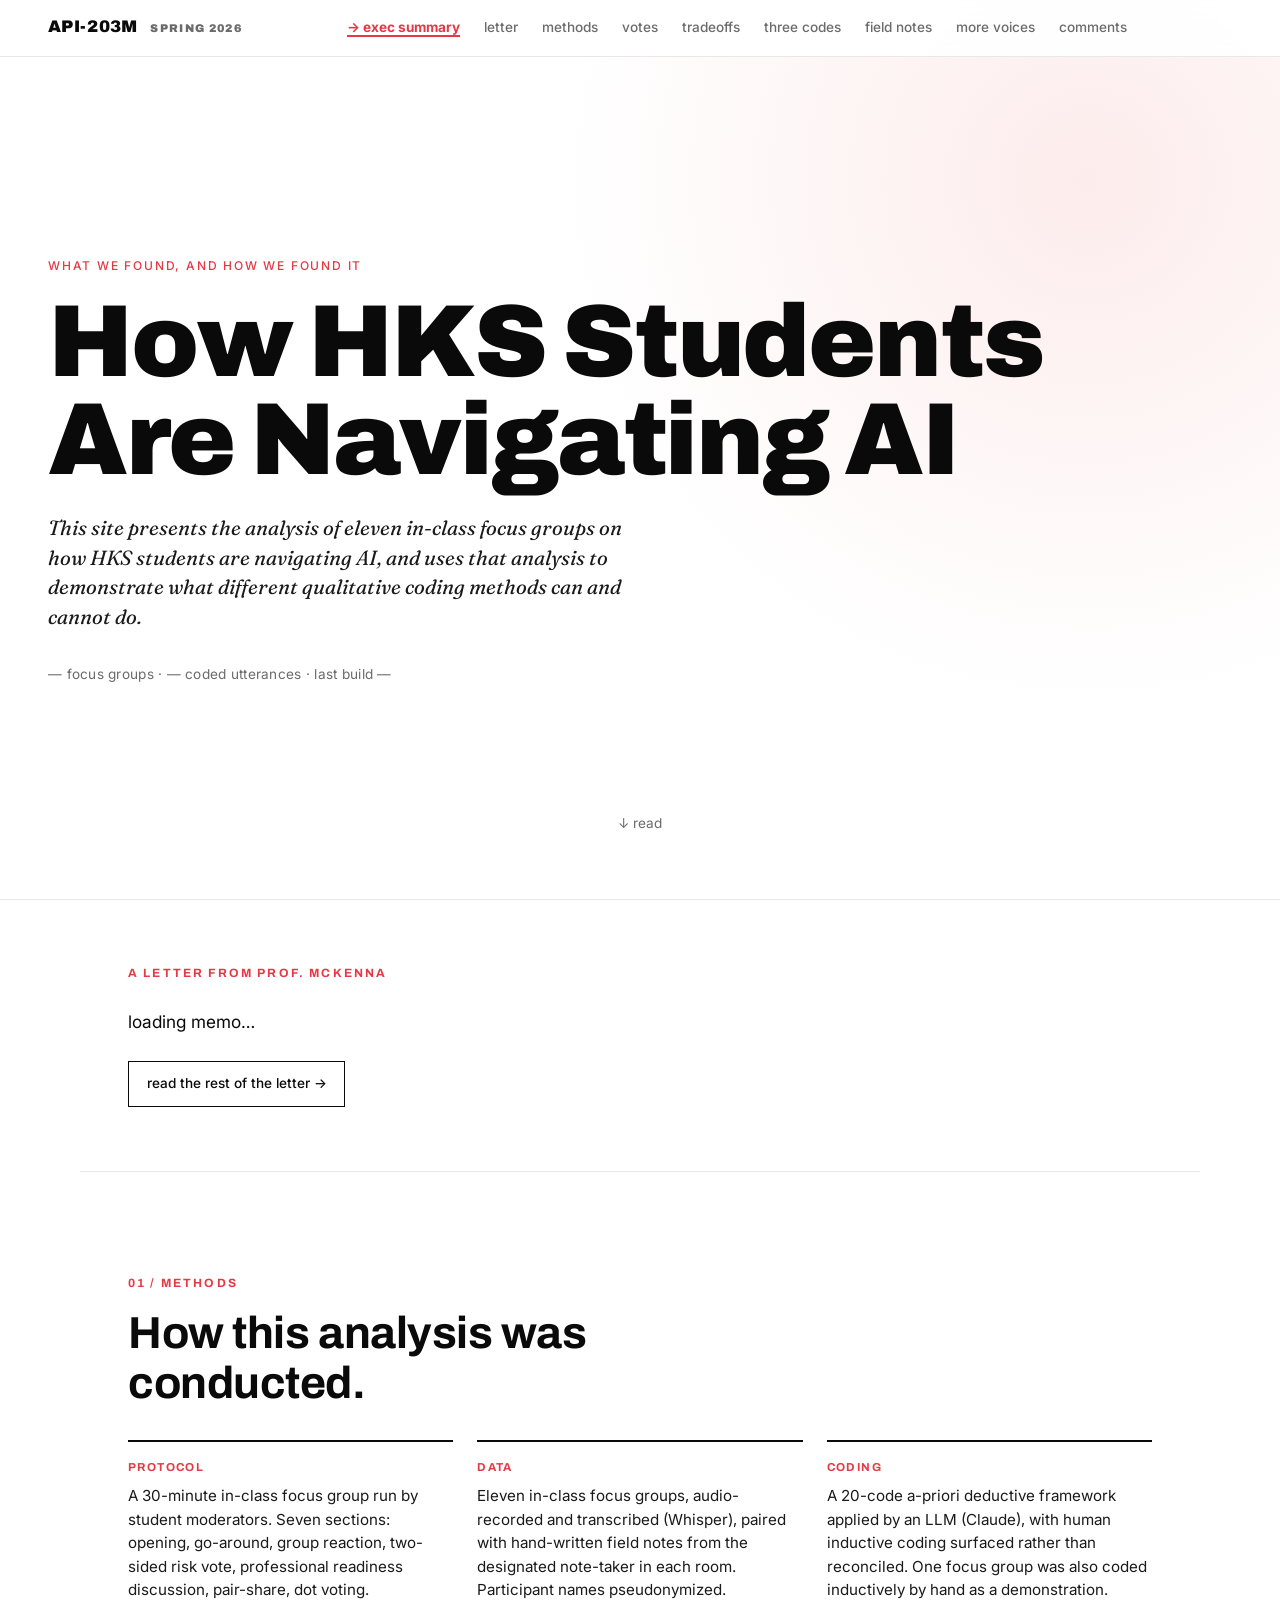
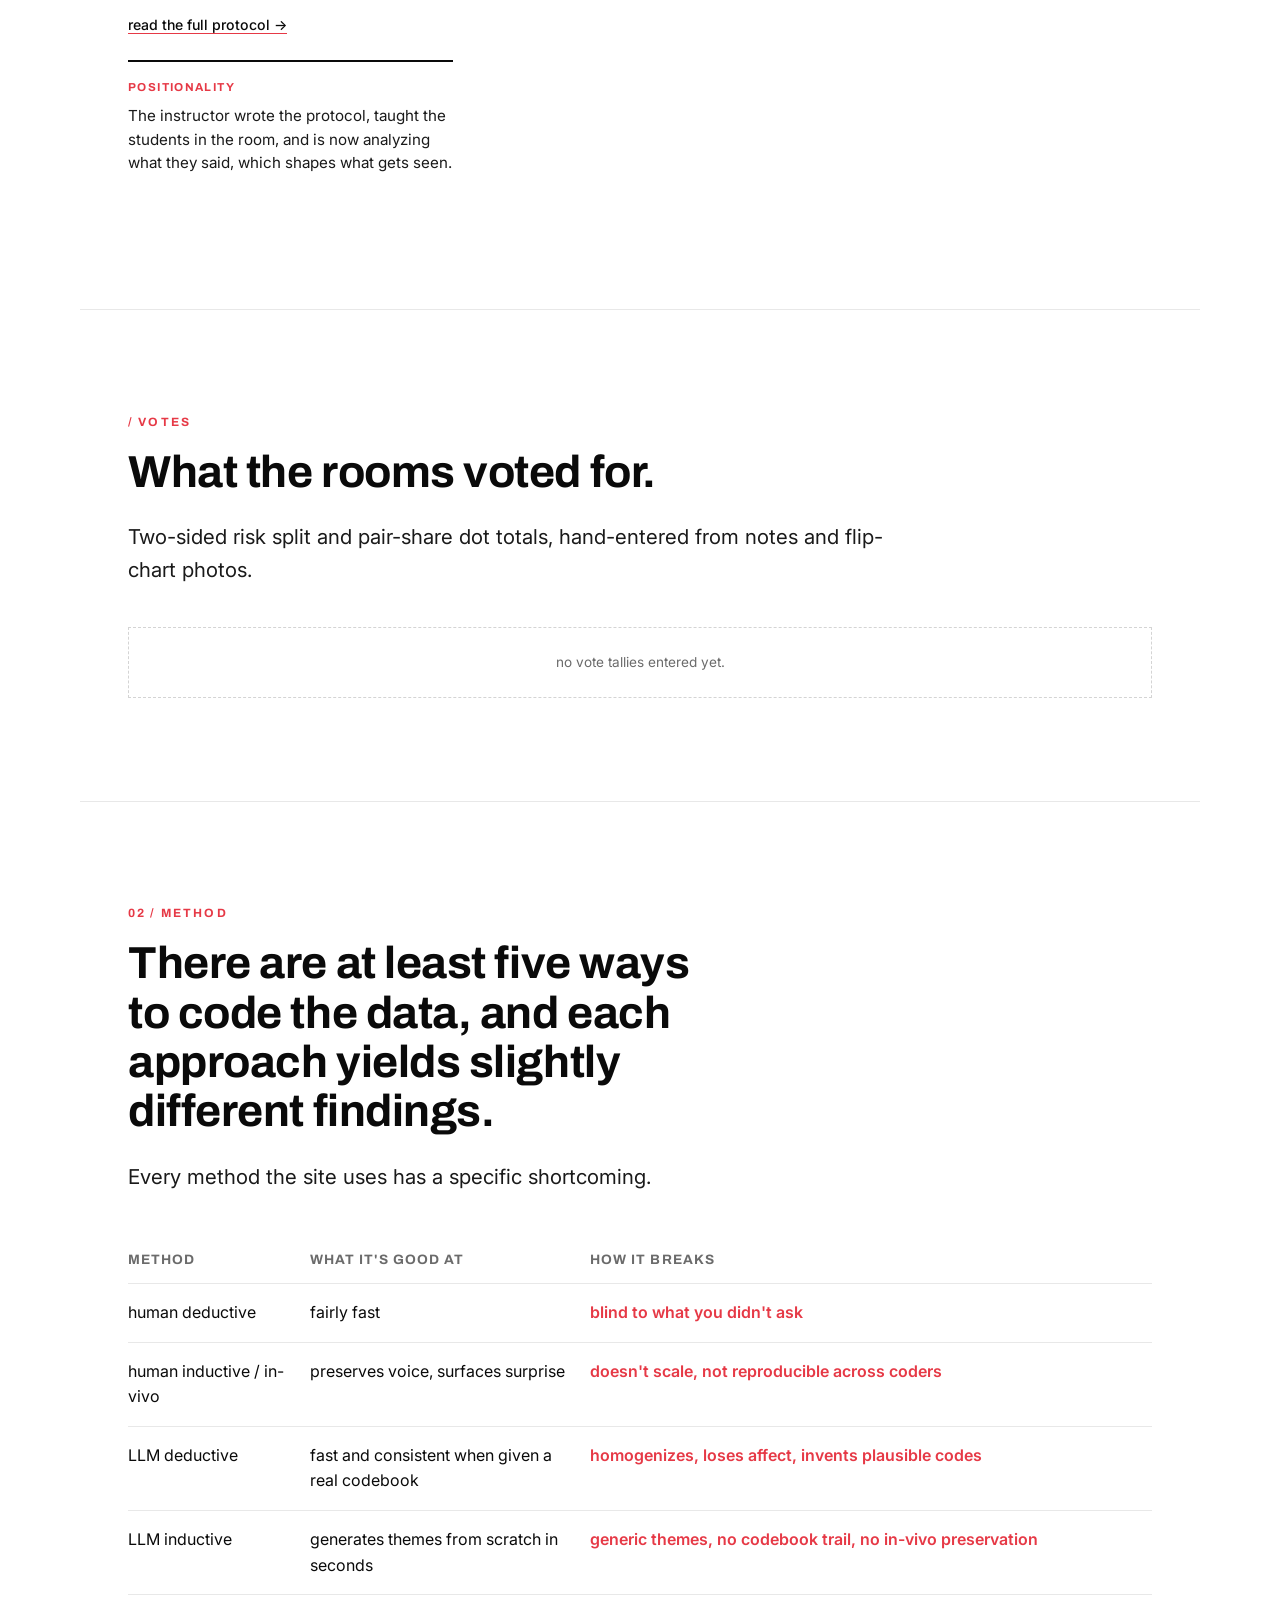
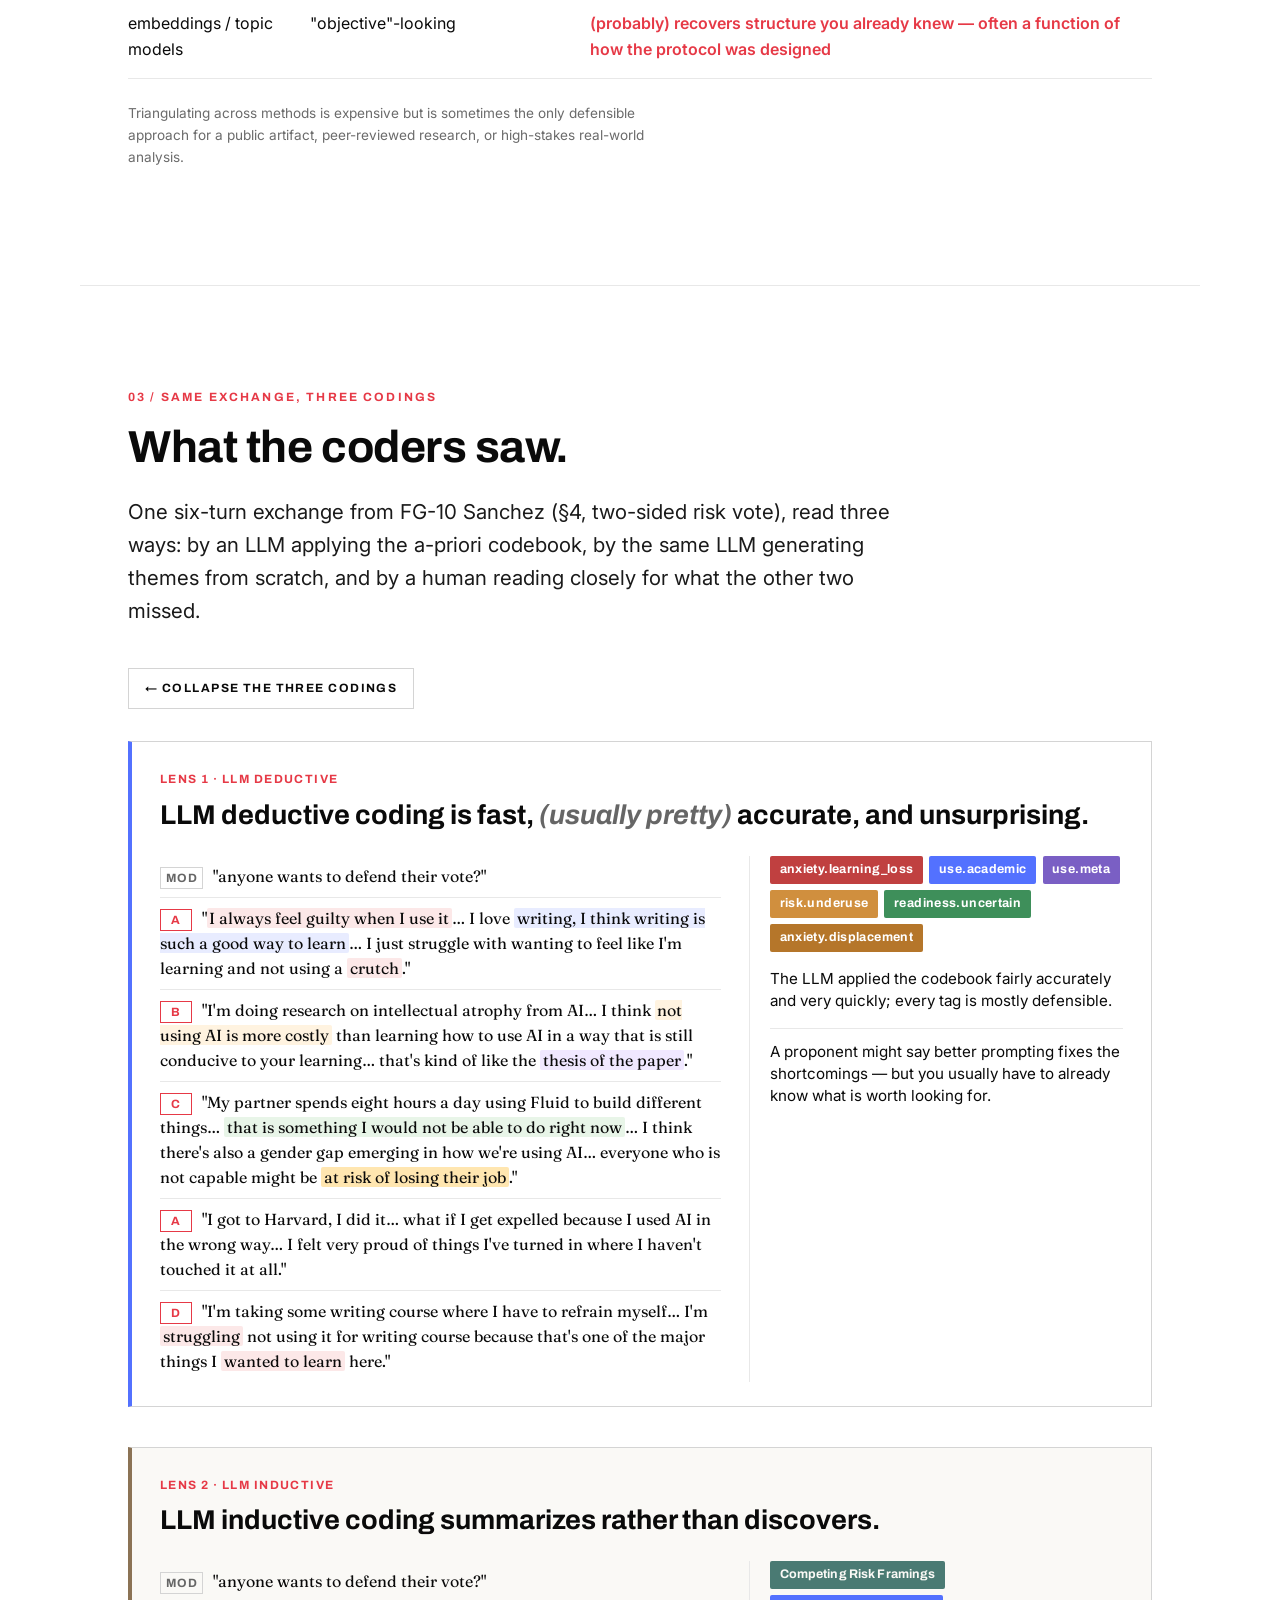
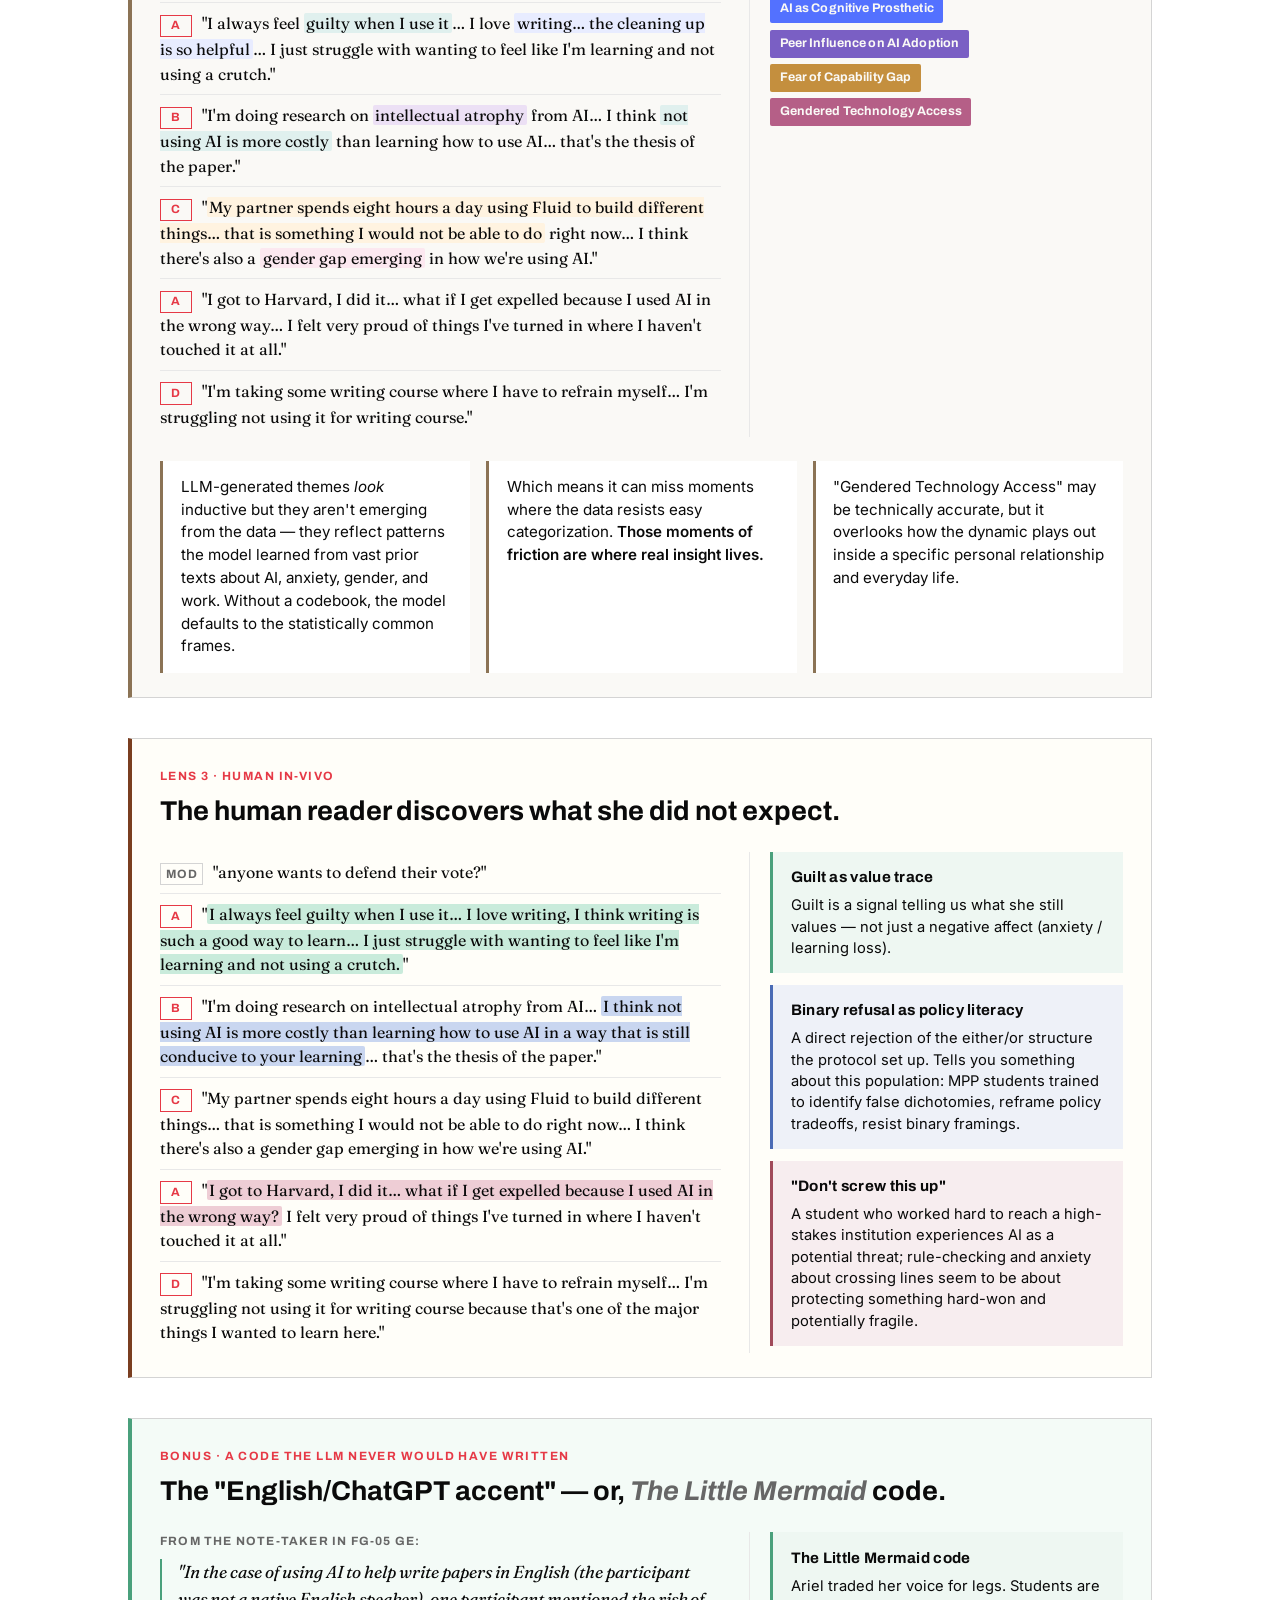
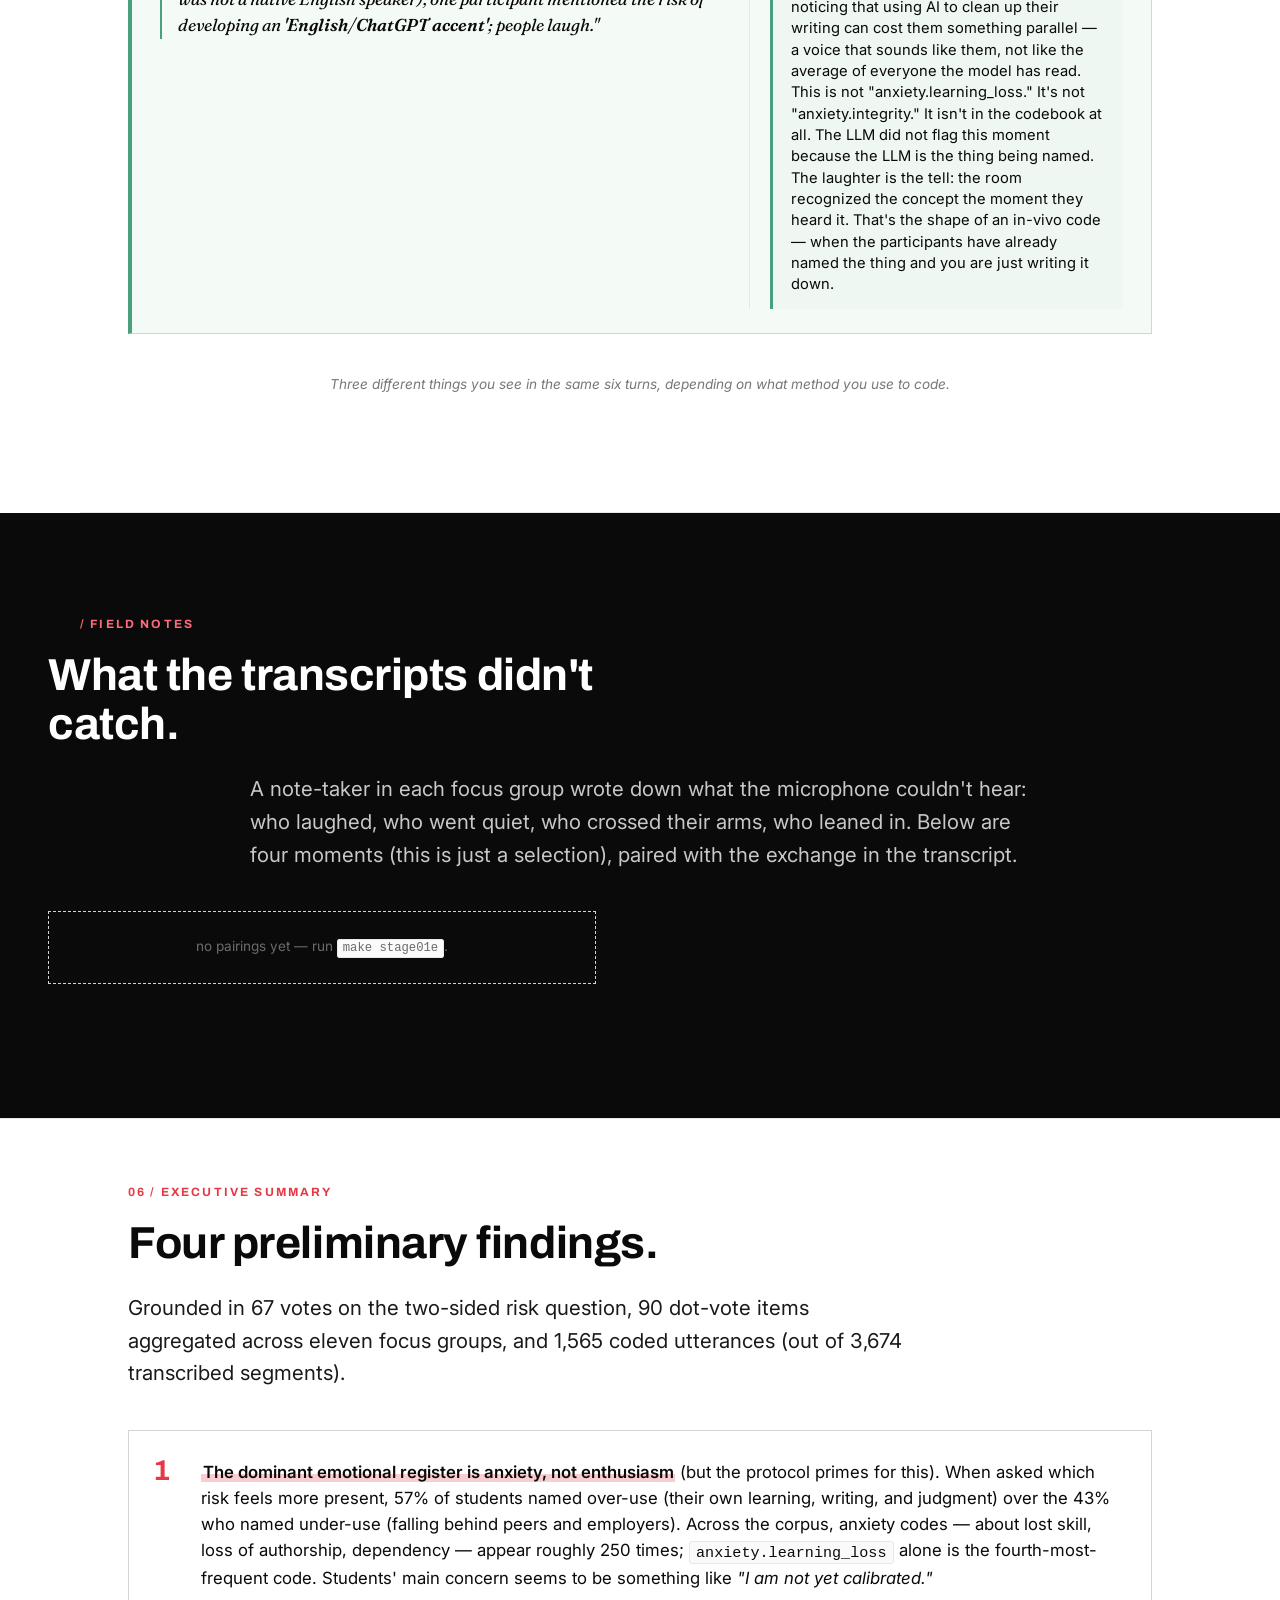
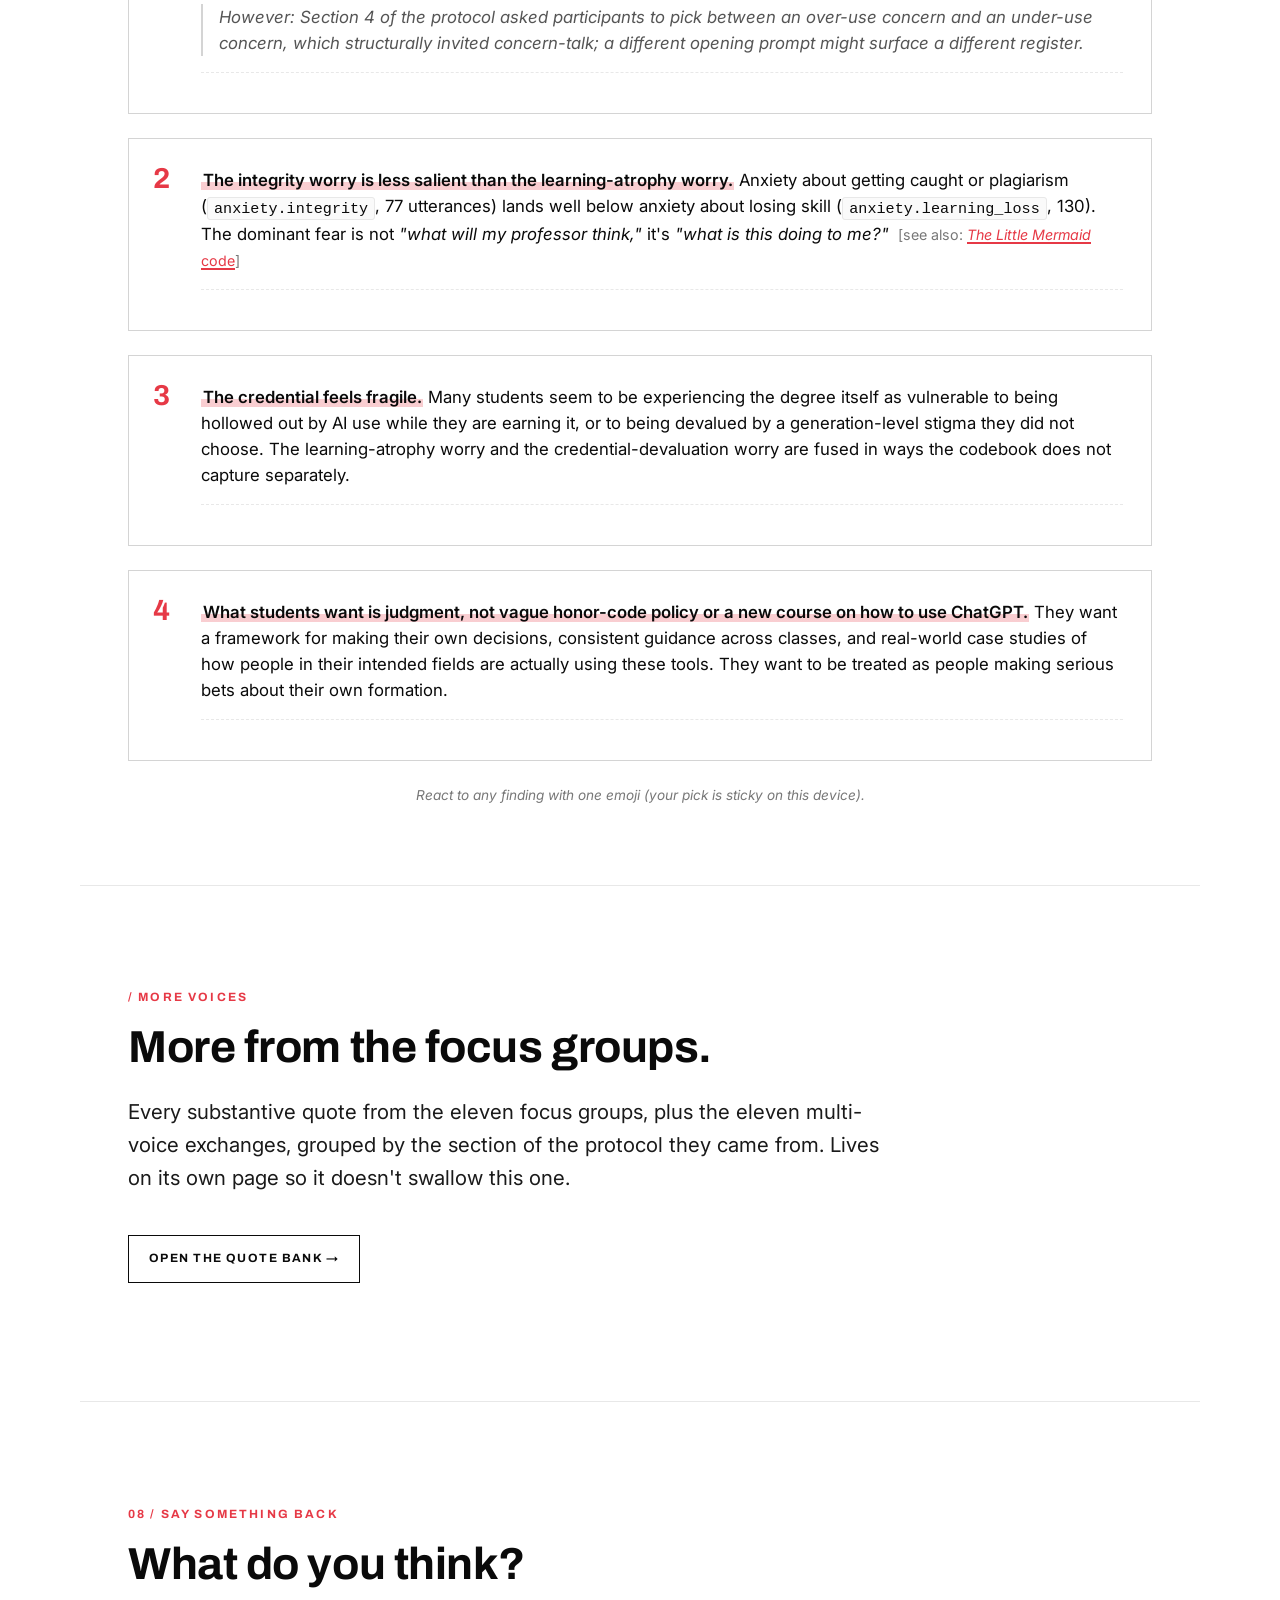
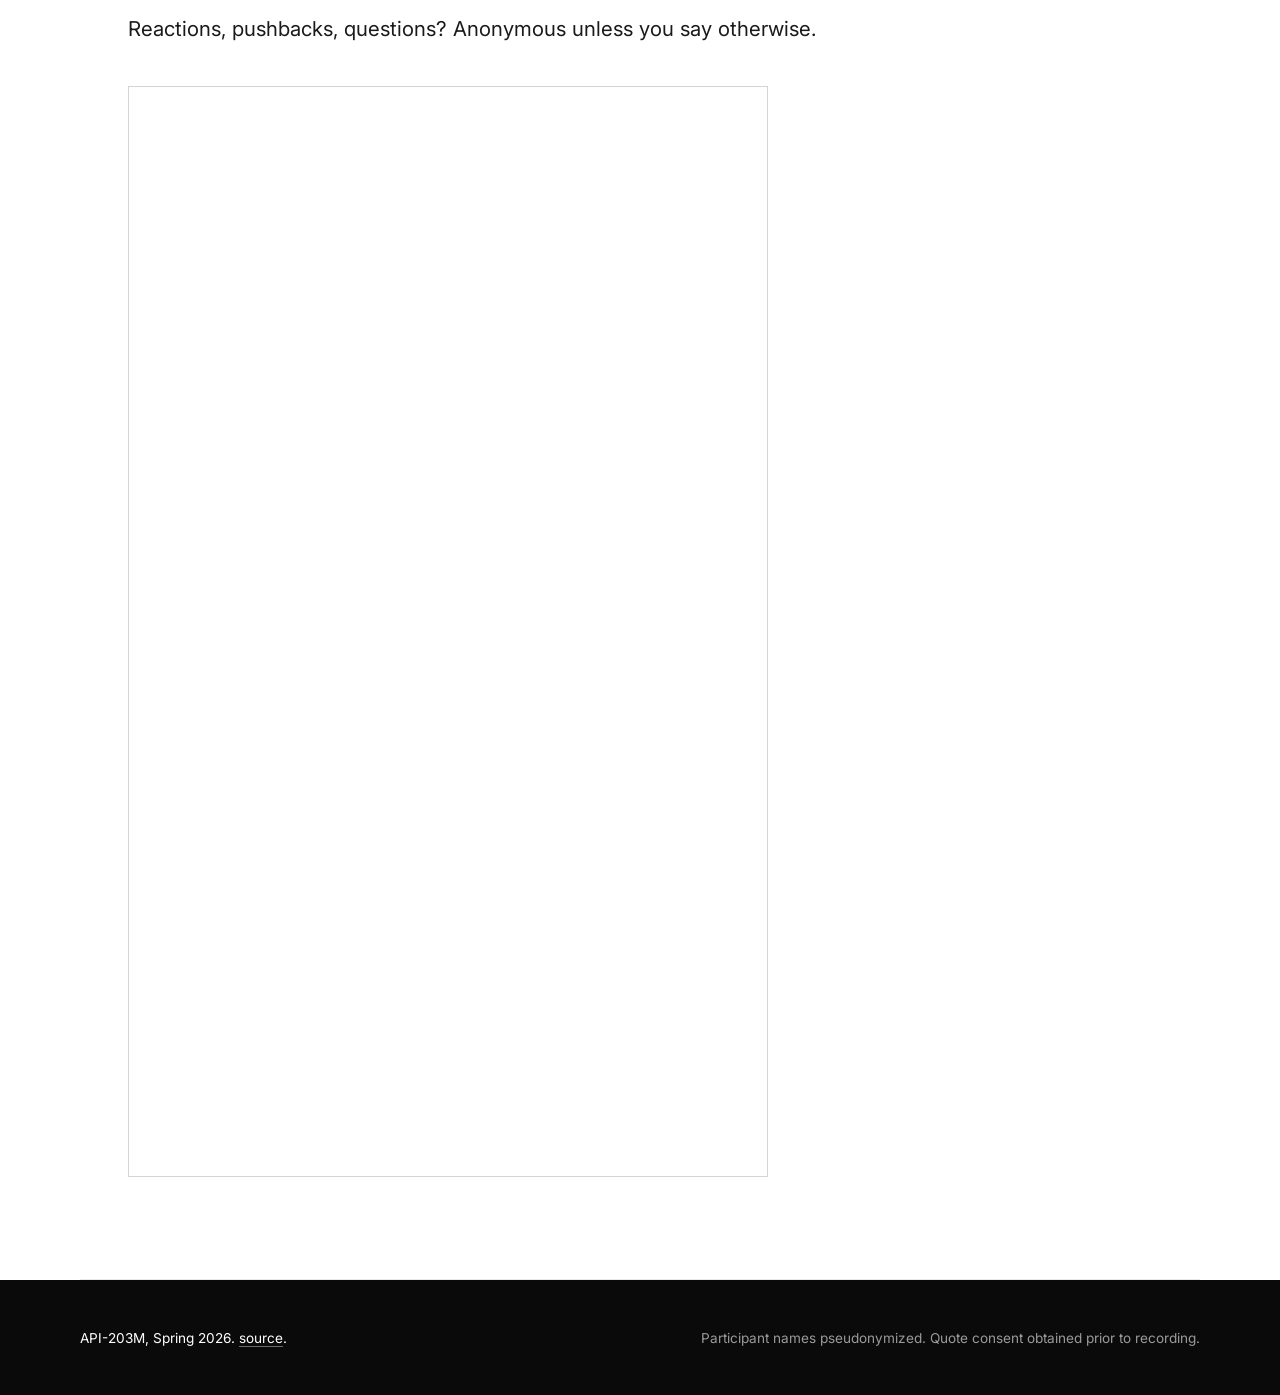
==== index.html @ 49bb6c6c "reactions lede: 'Reactions, pushbacks, questions? Anonymous unless you say otherwise.' (index + quot" ====
<!doctype html>
<html lang="en">
<head>
  <meta charset="utf-8">
  <meta name="viewport" content="width=device-width, initial-scale=1">
  <title>How HKS Students Are Navigating AI: API-203M Focus Groups (Spring 2026)</title>
  <meta name="description" content="A qualitative analysis of an in-class focus group on how HKS students are navigating AI.">

  <!-- Fonts: Archivo (display) + Inter (body) + Fraunces (pull quotes). Archivo/Inter = clean Bauhaus; Fraunces = editorial quotes. -->
  <link rel="preconnect" href="https://fonts.googleapis.com">
  <link rel="preconnect" href="https://fonts.gstatic.com" crossorigin>
  <link href="https://fonts.googleapis.com/css2?family=Archivo:wght@500;700;900&family=Inter:wght@300;400;500;600&family=Fraunces:opsz,wght@9..144,400;9..144,500&display=swap" rel="stylesheet">

  <link rel="stylesheet" href="styles.css?v=20260415103621">
</head>
<body>

<header class="site-header">
  <div class="brand">
    <span class="brand-course">API-203M</span>
    <span class="brand-term">SPRING 2026</span>
  </div>
  <nav class="site-nav">
    <a href="#exec-summary" class="nav-cta">→ exec summary</a>
    <a href="#memo">letter</a>
    <a href="#methods-intro">methods</a>
    <a href="#votes">votes</a>
    <a href="#method">tradeoffs</a>
    <a href="#three-codes">three codes</a>
    <a href="#field-notes">field notes</a>
    <a href="#more-voices">more voices</a>
    <a href="#comments">comments</a>
  </nav>
  <div class="auth-slot" id="auth-slot" hidden>
    <button id="signin-btn" class="btn btn-ghost">sign in</button>
  </div>
</header>

<!-- ================================================================
     HERO
================================================================ -->
<section class="hero">
  <div class="hero-inner">
    <div class="hero-meta">What we found, and how we found it</div>
    <h1>How HKS Students<br>Are Navigating AI</h1>
    <p class="hero-lede">
      This site presents the analysis of eleven in-class focus groups on
      how HKS students are navigating AI, and uses that analysis to
      demonstrate what different qualitative coding methods can and cannot
      do.
    </p>
    <div class="hero-fg-count">
      <span id="fg-count">—</span> focus groups ·
      <span id="segment-count">—</span> coded utterances ·
      last build <span id="build-time">—</span>
    </div>
  </div>
  <a class="hero-scroll" href="#positionality">↓ read</a>
</section>

<!-- ================================================================
     MEMO — inline full-length letter from the instructor
================================================================ -->
<section id="memo" class="section section-memo">
  <div class="memo-label">a letter from Prof. McKenna</div>
  <article id="memo-intro" class="prose-memo">loading memo…</article>
  <details id="memo-more" class="memo-more">
    <summary><span class="memo-more-open">read the rest of the letter →</span><span class="memo-more-close">← collapse</span></summary>
    <article id="memo-rest" class="prose-memo"></article>
  </details>
</section>

<!-- ================================================================
     METHODS — protocol link + brief positionality note
================================================================ -->
<section id="methods-intro" class="section section-methods-intro">
  <div class="section-label">01 / methods</div>
  <h2>How this analysis was conducted.</h2>
  <div class="methods-grid">
    <div class="methods-item">
      <div class="methods-item-label">protocol</div>
      <div class="methods-item-body">
        A 30-minute in-class focus group run by student moderators. Seven
        sections: opening, go-around, group reaction, two-sided risk vote,
        professional readiness discussion, pair-share, dot voting.
        <div class="methods-item-link">
          <a href="https://docs.google.com/document/d/1_a1uI516qPLVTdj72inWbIG3smbttK0RwyHR7NrbR1w/edit" target="_blank" rel="noopener">read the full protocol →</a>
        </div>
      </div>
    </div>
    <div class="methods-item">
      <div class="methods-item-label">data</div>
      <div class="methods-item-body">
        Eleven in-class focus groups, audio-recorded and transcribed
        (Whisper), paired with hand-written field notes from the designated
        note-taker in each room. Participant names pseudonymized.
      </div>
    </div>
    <div class="methods-item">
      <div class="methods-item-label">coding</div>
      <div class="methods-item-body">
        A 20-code a-priori deductive framework applied by an LLM
        (Claude), with human inductive coding surfaced rather than
        reconciled. One focus group was also coded inductively by hand
        as a demonstration.
      </div>
    </div>
    <div class="methods-item">
      <div class="methods-item-label">positionality</div>
      <div class="methods-item-body">
        The instructor wrote the protocol, taught the students in the
        room, and is now analyzing what they said, which shapes what gets
        seen.
      </div>
    </div>
  </div>
</section>

<!-- ================================================================
     DOT VOTES — placed right after methods so numbers ground the page
================================================================ -->
<section id="votes" class="section section-votes">
  <div class="section-label">/ votes</div>
  <h2>What the rooms voted for.</h2>
  <p class="section-lede">
    Two-sided risk split and pair-share dot totals, hand-entered from notes
    and flip-chart photos.
  </p>
  <div id="votes-body" class="votes-body">
    <div class="empty">no vote tallies entered yet.</div>
  </div>
</section>

<!-- ================================================================
     METHOD — tradeoffs table
================================================================ -->
<section id="method" class="section section-method">
  <div class="section-label">02 / method</div>
  <h2>There are at least five ways to code the data, and each approach yields slightly different findings.</h2>
  <p class="section-lede">
    Every method the site uses has a specific shortcoming.
  </p>
  <table class="tradeoffs">
    <thead>
      <tr><th>method</th><th>what it's good at</th><th>how it breaks</th></tr>
    </thead>
    <tbody>
      <tr>
        <td>human deductive</td>
        <td>fairly fast</td>
        <td><strong>blind to what you didn't ask</strong></td>
      </tr>
      <tr>
        <td>human inductive / in-vivo</td>
        <td>preserves voice, surfaces surprise</td>
        <td><strong>doesn't scale, not reproducible across coders</strong></td>
      </tr>
      <tr>
        <td>LLM deductive</td>
        <td>fast and consistent when given a real codebook</td>
        <td><strong>homogenizes, loses affect, invents plausible codes</strong></td>
      </tr>
      <tr>
        <td>LLM inductive</td>
        <td>generates themes from scratch in seconds</td>
        <td><strong>generic themes, no codebook trail, no in-vivo preservation</strong></td>
      </tr>
      <tr>
        <td>embeddings / topic models</td>
        <td>"objective"-looking</td>
        <td><strong>(probably) recovers structure you already knew — often a function of how the protocol was designed</strong></td>
      </tr>
    </tbody>
  </table>
  <p class="footnote">
    Triangulating across methods is expensive but is sometimes the only
    defensible approach for a public artifact, peer-reviewed research, or
    high-stakes real-world analysis.
  </p>
</section>

<!-- ================================================================
     SAME EXCHANGE, THREE CODINGS (ported from class 11 slides 6-8)
================================================================ -->
<section id="three-codes" class="section section-three-codes">
  <div class="section-label">03 / same exchange, three codings</div>
  <h2>What the coders saw.</h2>
  <p class="section-lede">
    One six-turn exchange from FG-10 Sanchez (§4, two-sided risk vote),
    read three ways: by an LLM applying the a-priori codebook, by the
    same LLM generating themes from scratch, and by a human reading
    closely for what the other two missed.
  </p>

  <details class="tc-expander" open>
    <summary>
      <span class="tc-expander-open">← collapse the three codings</span>
      <span class="tc-expander-close">expand the three codings →</span>
    </summary>

  <div class="tc-lens tc-lens-deductive">
    <div class="tc-lens-head">
      <div class="tc-lens-kicker">Lens 1 · LLM deductive</div>
      <h3>LLM deductive coding is fast, <em>(usually pretty)</em> accurate, and unsurprising.</h3>
    </div>
    <div class="tc-lens-body">
      <div class="tc-exchange">
        <p class="tc-turn"><span class="tc-spk tc-spk-mod">MOD</span>"anyone wants to defend their vote?"</p>
        <p class="tc-turn"><span class="tc-spk">A</span>"<span class="hl hl-anxiety">I always feel guilty when I use it</span>… I love <span class="hl hl-academic">writing, I think writing is such a good way to learn</span>… I just struggle with wanting to feel like I'm learning and not using a <span class="hl hl-anxiety">crutch</span>."</p>
        <p class="tc-turn"><span class="tc-spk">B</span>"I'm doing research on intellectual atrophy from AI… I think <span class="hl hl-underuse">not using AI is more costly</span> than learning how to use AI in a way that is still conducive to your learning… that's kind of like the <span class="hl hl-meta">thesis of the paper</span>."</p>
        <p class="tc-turn"><span class="tc-spk">C</span>"My partner spends eight hours a day using Fluid to build different things… <span class="hl hl-uncertain">that is something I would not be able to do right now</span>… I think there's also a gender gap emerging in how we're using AI… everyone who is not capable might be <span class="hl hl-displacement">at risk of losing their job</span>."</p>
        <p class="tc-turn"><span class="tc-spk">A</span>"I got to Harvard, I did it… what if I get expelled because I used AI in the wrong way… I felt very proud of things I've turned in where I haven't touched it at all."</p>
        <p class="tc-turn"><span class="tc-spk">D</span>"I'm taking some writing course where I have to refrain myself… I'm <span class="hl hl-anxiety">struggling</span> not using it for writing course because that's one of the major things I <span class="hl hl-anxiety">wanted to learn</span> here."</p>
      </div>
      <aside class="tc-margin">
        <div class="tc-pills">
          <span class="tc-pill tc-pill-anxiety">anxiety.learning_loss</span>
          <span class="tc-pill tc-pill-academic">use.academic</span>
          <span class="tc-pill tc-pill-meta">use.meta</span>
          <span class="tc-pill tc-pill-underuse">risk.underuse</span>
          <span class="tc-pill tc-pill-uncertain">readiness.uncertain</span>
          <span class="tc-pill tc-pill-displacement">anxiety.displacement</span>
        </div>
        <p class="tc-annotation">
          The LLM applied the codebook fairly accurately and very quickly;
          every tag is mostly defensible.
        </p>
        <p class="tc-annotation">
          A proponent might say better prompting fixes the shortcomings
          — but you usually have to already know what is worth looking
          for.
        </p>
      </aside>
    </div>
  </div>

  <div class="tc-lens tc-lens-inductive">
    <div class="tc-lens-head">
      <div class="tc-lens-kicker">Lens 2 · LLM inductive</div>
      <h3>LLM inductive coding summarizes rather than discovers.</h3>
    </div>
    <div class="tc-lens-body">
      <div class="tc-exchange">
        <p class="tc-turn"><span class="tc-spk tc-spk-mod">MOD</span>"anyone wants to defend their vote?"</p>
        <p class="tc-turn"><span class="tc-spk">A</span>"I always feel <span class="hl hl-risk-framing">guilty when I use it</span>… I love <span class="hl hl-prosthetic">writing… the cleaning up is so helpful</span>… I just struggle with wanting to feel like I'm learning and not using a crutch."</p>
        <p class="tc-turn"><span class="tc-spk">B</span>"I'm doing research on <span class="hl hl-peer">intellectual atrophy</span> from AI… I think <span class="hl hl-risk-framing">not using AI is more costly</span> than learning how to use AI… that's the thesis of the paper."</p>
        <p class="tc-turn"><span class="tc-spk">C</span>"<span class="hl hl-gap">My partner spends eight hours a day using Fluid to build different things… that is something I would not be able to do</span> right now… I think there's also a <span class="hl hl-gender">gender gap emerging</span> in how we're using AI."</p>
        <p class="tc-turn"><span class="tc-spk">A</span>"I got to Harvard, I did it… what if I get expelled because I used AI in the wrong way… I felt very proud of things I've turned in where I haven't touched it at all."</p>
        <p class="tc-turn"><span class="tc-spk">D</span>"I'm taking some writing course where I have to refrain myself… I'm struggling not using it for writing course."</p>
      </div>
      <aside class="tc-margin">
        <div class="tc-pills">
          <span class="tc-pill tc-pill-ind tc-pill-risk-framing">Competing Risk Framings</span>
          <span class="tc-pill tc-pill-ind tc-pill-prosthetic">AI as Cognitive Prosthetic</span>
          <span class="tc-pill tc-pill-ind tc-pill-peer">Peer Influence on AI Adoption</span>
          <span class="tc-pill tc-pill-ind tc-pill-gap">Fear of Capability Gap</span>
          <span class="tc-pill tc-pill-ind tc-pill-gender">Gendered Technology Access</span>
        </div>
      </aside>
    </div>
    <div class="tc-callouts">
      <div class="tc-callout">
        LLM-generated themes <em>look</em> inductive but they aren't
        emerging from the data — they reflect patterns the model learned
        from vast prior texts about AI, anxiety, gender, and work.
        Without a codebook, the model defaults to the statistically
        common frames.
      </div>
      <div class="tc-callout">
        Which means it can miss moments where the data resists easy
        categorization. <strong>Those moments of friction are where real
        insight lives.</strong>
      </div>
      <div class="tc-callout">
        "Gendered Technology Access" may be technically accurate, but it
        overlooks how the dynamic plays out inside a specific personal
        relationship and everyday life.
      </div>
    </div>
  </div>

  <div class="tc-lens tc-lens-invivo">
    <div class="tc-lens-head">
      <div class="tc-lens-kicker">Lens 3 · Human in-vivo</div>
      <h3>The human reader discovers what she did not expect.</h3>
    </div>
    <div class="tc-lens-body">
      <div class="tc-exchange">
        <p class="tc-turn"><span class="tc-spk tc-spk-mod">MOD</span>"anyone wants to defend their vote?"</p>
        <p class="tc-turn"><span class="tc-spk">A</span>"<span class="hl hl-emerald">I always feel guilty when I use it… I love writing, I think writing is such a good way to learn… I just struggle with wanting to feel like I'm learning and not using a crutch.</span>"</p>
        <p class="tc-turn"><span class="tc-spk">B</span>"I'm doing research on intellectual atrophy from AI… <span class="hl hl-sapphire">I think not using AI is more costly than learning how to use AI in a way that is still conducive to your learning</span>… that's the thesis of the paper."</p>
        <p class="tc-turn"><span class="tc-spk">C</span>"My partner spends eight hours a day using Fluid to build different things… that is something I would not be able to do right now… I think there's also a gender gap emerging in how we're using AI."</p>
        <p class="tc-turn"><span class="tc-spk">A</span>"<span class="hl hl-garnet">I got to Harvard, I did it… what if I get expelled because I used AI in the wrong way?</span> I felt very proud of things I've turned in where I haven't touched it at all."</p>
        <p class="tc-turn"><span class="tc-spk">D</span>"I'm taking some writing course where I have to refrain myself… I'm struggling not using it for writing course because that's one of the major things I wanted to learn here."</p>
      </div>
      <aside class="tc-margin tc-invivo-cards">
        <div class="tc-invivo-card tc-invivo-emerald">
          <p class="tc-invivo-head">Guilt as value trace</p>
          <p class="tc-invivo-body">Guilt is a signal telling us what she still values — not just a negative affect (anxiety / learning loss).</p>
        </div>
        <div class="tc-invivo-card tc-invivo-sapphire">
          <p class="tc-invivo-head">Binary refusal as policy literacy</p>
          <p class="tc-invivo-body">A direct rejection of the either/or structure the protocol set up. Tells you something about this population: MPP students trained to identify false dichotomies, reframe policy tradeoffs, resist binary framings.</p>
        </div>
        <div class="tc-invivo-card tc-invivo-garnet">
          <p class="tc-invivo-head">"Don't screw this up"</p>
          <p class="tc-invivo-body">A student who worked hard to reach a high-stakes institution experiences AI as a potential threat; rule-checking and anxiety about crossing lines seem to be about protecting something hard-won and potentially fragile.</p>
        </div>
      </aside>
    </div>
  </div>

  <div id="little-mermaid" class="tc-lens tc-lens-bonus">
    <div class="tc-lens-head">
      <div class="tc-lens-kicker">Bonus · a code the LLM never would have written</div>
      <h3>The "English/ChatGPT accent" — or, <em>The Little Mermaid</em> code.</h3>
    </div>
    <div class="tc-lens-body tc-lens-body-full">
      <div class="tc-exchange">
        <p class="tc-note-lede">From the note-taker in FG-05 Ge:</p>
        <blockquote class="tc-note-quote">
          "In the case of using AI to help write papers in English (the
          participant was not a native English speaker), one participant
          mentioned the risk of developing an <strong>'English/ChatGPT
          accent'</strong>; people laugh."
        </blockquote>
      </div>
      <aside class="tc-margin">
        <div class="tc-invivo-card tc-invivo-emerald">
          <p class="tc-invivo-head">The Little Mermaid code</p>
          <p class="tc-invivo-body">
            Ariel traded her voice for legs. Students are noticing that
            using AI to clean up their writing can cost them something
            parallel — a voice that sounds like them, not like the
            average of everyone the model has read. This is not
            "anxiety.learning_loss." It's not "anxiety.integrity." It
            isn't in the codebook at all. The LLM did not flag this
            moment because the LLM is the thing being named.
          </p>
          <p class="tc-invivo-body">
            The laughter is the tell: the room recognized the concept
            the moment they heard it. That's the shape of an in-vivo
            code — when the participants have already named the thing
            and you are just writing it down.
          </p>
        </div>
      </aside>
    </div>
  </div>

  </details>

  <p class="tc-foot">
    Three different things you see in the same six turns, depending on
    what method you use to code.
  </p>
</section>

<!-- ================================================================
     FIELD NOTES — note-taker observations paired with transcript moments
================================================================ -->
<section id="field-notes" class="section section-field-notes">
  <div class="section-label">/ field notes</div>
  <h2>What the transcripts didn't catch.</h2>
  <p class="section-lede">
    A note-taker in each focus group wrote down what the microphone
    couldn't hear: who laughed, who went quiet, who crossed their arms,
    who leaned in. Below are four moments (this is just a selection),
    paired with the exchange in the transcript.
  </p>
  <div id="field-pairings" class="field-pairings">
    <div class="empty">no pairings yet — run <code>make stage01e</code>.</div>
  </div>
</section>

<!-- ================================================================
     THEMES (from inductive demo + deductive aggregate)
================================================================ -->
<!-- ================================================================
     EXECUTIVE SUMMARY placeholder (replaces themes + exchanges sections)
================================================================ -->
<section id="exec-summary" class="section section-exec-summary">
  <div class="section-label">06 / executive summary</div>
  <h2>Four preliminary findings.</h2>
  <p class="section-lede">
    Grounded in 67 votes on the two-sided risk question, 90 dot-vote items
    aggregated across eleven focus groups, and 1,565 coded utterances (out
    of 3,674 transcribed segments).
  </p>

  <ol class="exec-findings">

    <li class="exec-finding" data-finding="dominant-anxiety">
      <p>
        <strong>The dominant emotional register is anxiety, not enthusiasm</strong>
        (but the protocol primes for this). When asked which risk feels more
        present, 57% of students named over-use (their own learning, writing,
        and judgment) over the 43% who named under-use (falling behind peers
        and employers). Across the corpus, anxiety codes — about lost skill,
        loss of authorship, dependency — appear roughly 250 times;
        <code>anxiety.learning_loss</code> alone is the fourth-most-frequent
        code. Students' main concern seems to be something like
        <em>"I am not yet calibrated."</em>
      </p>
      <p class="exec-caveat">
        However: Section 4 of the protocol asked participants to pick
        between an over-use concern and an under-use concern, which
        structurally invited concern-talk; a different opening prompt
        might surface a different register.
      </p>
      <div class="emoji-bar" data-target="dominant-anxiety"></div>
    </li>

    <li class="exec-finding" data-finding="integrity-vs-atrophy">
      <p>
        <strong>The integrity worry is less salient than the learning-atrophy worry.</strong>
        Anxiety about getting caught or plagiarism
        (<code>anxiety.integrity</code>, 77 utterances) lands well below
        anxiety about losing skill (<code>anxiety.learning_loss</code>, 130).
        The dominant fear is not <em>"what will my professor think,"</em>
        it's <em>"what is this doing to me?"</em>
        <span class="exec-aside">[see also: <a href="#little-mermaid"><em>The Little Mermaid</em> code</a>]</span>
      </p>
      <div class="emoji-bar" data-target="integrity-vs-atrophy"></div>
    </li>

    <li class="exec-finding" data-finding="credential-fragile">
      <p>
        <strong>The credential feels fragile.</strong>
        Many students seem to be experiencing the degree itself as
        vulnerable to being hollowed out by AI use while they are earning
        it, or to being devalued by a generation-level stigma they did not
        choose. The learning-atrophy worry and the credential-devaluation
        worry are fused in ways the codebook does not capture separately.
      </p>
      <div class="emoji-bar" data-target="credential-fragile"></div>
    </li>

    <li class="exec-finding" data-finding="what-students-want">
      <p>
        <strong>What students want is judgment, not vague honor-code policy or a new course on how to use ChatGPT.</strong>
        They want a framework for making their own decisions, consistent
        guidance across classes, and real-world case studies of how people
        in their intended fields are actually using these tools. They want
        to be treated as people making serious bets about their own
        formation.
      </p>
      <div class="emoji-bar" data-target="what-students-want"></div>
    </li>

  </ol>

  <p class="exec-foot">
    React to any finding with one emoji (your pick is sticky on this device).
  </p>
</section>

<!-- ================================================================
     MORE VOICES — good quotes that didn't make the curated sections
================================================================ -->
<section id="more-voices" class="section section-more-voices">
  <div class="section-label">/ more voices</div>
  <h2>More from the focus groups.</h2>
  <p class="section-lede">
    Every substantive quote from the eleven focus groups, plus the eleven
    multi-voice exchanges, grouped by the section of the protocol they
    came from. Lives on its own page so it doesn't swallow this one.
  </p>
  <p class="more-voices-cta">
    <a class="more-voices-link" href="quotes.html">
      Open the quote bank →
    </a>
  </p>
</section>

<!-- ================================================================
     COMMENTS
================================================================ -->
<section id="comments" class="section section-comments">
  <div class="section-label">08 / say something back</div>
  <h2>What do you think?</h2>
  <p class="section-lede">
    Reactions, pushbacks, questions? Anonymous unless you say otherwise.
  </p>
  <div class="form-embed">
    <iframe src="https://docs.google.com/forms/d/e/1FAIpQLSe85ecubHKdQOpPUslC1VwzJcNbXeyuLmRRCdbutqxmgFbuFw/viewform?embedded=true" width="640" height="1091" frameborder="0" marginheight="0" marginwidth="0" loading="lazy">Loading…</iframe>
  </div>
</section>

<footer class="site-footer">
  <div class="footer-inner">
    <div>API-203M, Spring 2026. <a href="https://github.com/lizmckenna/api-203m-fg-site">source</a>.</div>
    <div class="footer-note">
      Participant names pseudonymized. Quote consent obtained prior to recording.
    </div>
  </div>
</footer>

<!-- Auth modal -->
<dialog id="auth-dialog" class="auth-dialog">
  <form id="auth-form" method="dialog">
    <h3>sign in with your Harvard email</h3>
    <p class="dialog-lede">
      We send a one-time magic link; your email is not shown to anyone.
    </p>
    <label>
      <span>email</span>
      <input type="email" name="email" required placeholder="you@hks.harvard.edu">
    </label>
    <div class="dialog-actions">
      <button type="button" value="cancel" onclick="document.getElementById('auth-dialog').close()">cancel</button>
      <button type="submit" class="btn-primary">send link</button>
    </div>
    <p id="auth-error" class="auth-error"></p>
  </form>
</dialog>

<!-- Profile setup modal -->
<dialog id="profile-dialog" class="auth-dialog">
  <form id="profile-form" method="dialog">
    <h3>one quick thing</h3>
    <p class="dialog-lede">
      So we can show you the readership mix without showing your name.
    </p>
    <label>
      <span>role</span>
      <select name="role" required>
        <option value="">—</option>
        <option value="student">student</option>
        <option value="staff">staff</option>
        <option value="faculty">faculty</option>
        <option value="other">other</option>
      </select>
    </label>
    <label>
      <span>program <small>(students only)</small></span>
      <input type="text" name="program" placeholder="MPP / MPA / MPA-ID / PhD / other">
    </label>
    <label>
      <span>grad year <small>(students only)</small></span>
      <input type="number" name="grad_year" min="2024" max="2035">
    </label>
    <label>
      <span>display name <small>(optional — leave blank to stay anonymous)</small></span>
      <input type="text" name="display_name" maxlength="40" placeholder="">
    </label>
    <div class="dialog-actions">
      <button type="submit" class="btn-primary">save</button>
    </div>
  </form>
</dialog>

<script type="module" src="app.js?v=20260415103621"></script>
</body>
</html>
---- styles.css ----
/* =====================================================================
   API-203M — scroll-site styles
   Inspired by: Swiss Modern (Archivo + Inter + red accent, pure B/W)
                + Fraunces for pull quotes (editorial voice).
   Scroll layout — NOT the frontend-slides 100vh/slide constraint.
   ===================================================================== */

:root {
  /* Palette */
  --ink: #0a0a0a;
  --ink-soft: #1a1a1a;
  --paper: #ffffff;
  --paper-soft: #fafafa;
  --rule: #e8e8e8;
  --rule-strong: #d4d4d4;
  --mute: #6b6b6b;
  --mute-soft: #9a9a9a;
  --accent: #e63946;          /* red accent — Swiss modernist */
  --accent-soft: #fdecec;
  --highlight: #fff4b8;

  /* Type */
  --font-display: "Archivo", system-ui, sans-serif;
  --font-body: "Inter", system-ui, sans-serif;
  --font-quote: "Fraunces", Georgia, serif;

  /* Rhythm */
  --max-w: 1120px;
  --col-w: 680px;              /* reading column */
  --gutter: clamp(1.25rem, 4vw, 3rem);
  --section-pad-y: clamp(4rem, 8vw, 7rem);

  /* Type scale (fluid) */
  --fs-display: clamp(3rem, 8vw, 6.5rem);
  --fs-h2: clamp(1.75rem, 3.5vw, 3rem);
  --fs-h3: clamp(1.15rem, 1.8vw, 1.5rem);
  --fs-lede: clamp(1.1rem, 1.6vw, 1.35rem);
  --fs-body: clamp(1rem, 1.2vw, 1.125rem);
  --fs-small: 0.85rem;
  --fs-label: 0.75rem;
}

* { box-sizing: border-box; }

html { scroll-behavior: smooth; }

body {
  margin: 0;
  font-family: var(--font-body);
  font-size: var(--fs-body);
  font-weight: 400;
  line-height: 1.6;
  color: var(--ink);
  background: var(--paper);
  -webkit-font-smoothing: antialiased;
  text-rendering: optimizeLegibility;
}

a { color: var(--ink); text-decoration: none; border-bottom: 1px solid var(--rule-strong); }
a:hover { color: var(--accent); border-bottom-color: var(--accent); }

code {
  font-family: ui-monospace, "SF Mono", Menlo, monospace;
  background: var(--paper-soft);
  padding: 0.1em 0.4em;
  border: 1px solid var(--rule);
  border-radius: 3px;
  font-size: 0.9em;
}

strong { font-weight: 600; }

/* =====================================================================
   Header (fixed)
   ===================================================================== */
.site-header {
  position: fixed;
  top: 0; left: 0; right: 0;
  z-index: 50;
  display: grid;
  grid-template-columns: auto 1fr auto;
  align-items: center;
  gap: var(--gutter);
  padding: 0.9rem var(--gutter);
  background: rgba(255, 255, 255, 0.92);
  backdrop-filter: blur(8px);
  border-bottom: 1px solid var(--rule);
}
.brand { font-family: var(--font-display); font-weight: 900; letter-spacing: 0.02em; display: flex; gap: 0.8rem; align-items: baseline; }
.brand-course { font-size: 1.05rem; }
.brand-term { font-size: 0.7rem; color: var(--mute); letter-spacing: 0.12em; }

.site-nav {
  display: flex;
  gap: 1.5rem;
  justify-content: center;
  font-size: var(--fs-small);
  font-weight: 500;
}
.site-nav a { border: none; color: var(--mute); }
.site-nav a:hover { color: var(--accent); }

.btn {
  font-family: var(--font-body);
  font-size: var(--fs-small);
  font-weight: 500;
  padding: 0.55rem 0.9rem;
  border: 1px solid var(--ink);
  background: var(--paper);
  color: var(--ink);
  cursor: pointer;
  transition: background 120ms, color 120ms;
}
.btn:hover { background: var(--ink); color: var(--paper); }
.btn-ghost { border-color: var(--rule-strong); }
.btn-primary { background: var(--ink); color: var(--paper); border-color: var(--ink); }

/* =====================================================================
   Hero
   ===================================================================== */
.hero {
  min-height: 100vh;
  min-height: 100dvh;
  display: grid;
  grid-template-rows: 1fr auto;
  padding: 8rem var(--gutter) 3rem;
  border-bottom: 1px solid var(--rule);
  position: relative;
  background:
    radial-gradient(circle at 85% 20%, var(--accent-soft) 0%, transparent 40%),
    var(--paper);
}
.hero-inner { max-width: var(--max-w); align-self: center; }
.hero-meta {
  font-size: var(--fs-label);
  font-weight: 500;
  letter-spacing: 0.15em;
  color: var(--accent);
  text-transform: uppercase;
  margin-bottom: 1.2rem;
}
.hero h1 {
  font-family: var(--font-display);
  font-weight: 900;
  font-size: var(--fs-display);
  line-height: 0.95;
  letter-spacing: -0.02em;
  margin: 0 0 1.5rem 0;
  max-width: 18ch;
}
.hero-lede {
  font-family: var(--font-quote);
  font-size: var(--fs-lede);
  font-style: italic;
  line-height: 1.45;
  max-width: 45ch;
  color: var(--ink-soft);
  margin: 0 0 2rem 0;
}
.hero-fg-count {
  font-size: var(--fs-small);
  color: var(--mute);
  letter-spacing: 0.02em;
}
.hero-scroll {
  justify-self: center;
  border: none;
  font-size: var(--fs-small);
  color: var(--mute);
  padding-bottom: 1rem;
}

/* =====================================================================
   Generic section
   ===================================================================== */
.section {
  padding: var(--section-pad-y) var(--gutter);
  max-width: var(--max-w);
  margin: 0 auto;
  border-bottom: 1px solid var(--rule);
}
.section-label {
  font-family: var(--font-display);
  font-size: var(--fs-label);
  font-weight: 700;
  letter-spacing: 0.18em;
  text-transform: uppercase;
  color: var(--accent);
  margin-bottom: 1rem;
}
.section h2 {
  font-family: var(--font-display);
  font-weight: 700;
  font-size: var(--fs-h2);
  line-height: 1.1;
  letter-spacing: -0.01em;
  margin: 0 0 1.5rem 0;
  max-width: 22ch;
}
.section-lede {
  font-size: var(--fs-lede);
  max-width: 60ch;
  margin: 0 0 2.5rem 0;
  color: var(--ink-soft);
}
.prose {
  max-width: var(--col-w);
  font-size: var(--fs-body);
}
.prose p { margin: 0 0 1rem 0; }
.footnote {
  font-size: var(--fs-small);
  color: var(--mute);
  max-width: 60ch;
  margin-top: 1.5rem;
}
.empty {
  font-size: var(--fs-small);
  color: var(--mute);
  padding: 1.5rem;
  border: 1px dashed var(--rule-strong);
  text-align: center;
}

/* =====================================================================
   Memo (inline letter from the instructor)
   ===================================================================== */
.section-memo { padding-top: 4rem; padding-bottom: 4rem; }
.memo-label {
  font-family: var(--font-display);
  font-size: var(--fs-label);
  font-weight: 700;
  letter-spacing: 0.18em;
  text-transform: uppercase;
  color: var(--accent);
  margin-bottom: 1.5rem;
}
.prose-memo {
  max-width: 40rem;
  font-size: 1.08rem;
  line-height: 1.7;
  font-family: var(--font-body);
  color: var(--ink);
}
.prose-memo h1 {
  font-family: var(--font-display);
  font-weight: 900;
  font-size: clamp(2rem, 4vw, 3.2rem);
  line-height: 1.05;
  margin: 0 0 2rem 0;
  letter-spacing: -0.015em;
  max-width: 16ch;
}
.prose-memo h2 {
  font-family: var(--font-display);
  font-weight: 700;
  font-size: clamp(1.3rem, 2vw, 1.6rem);
  margin: 2.5rem 0 1rem 0;
  letter-spacing: -0.005em;
  max-width: 28ch;
}
.prose-memo p { margin: 0 0 1.25rem 0; }
.prose-memo strong { font-weight: 600; color: var(--ink); }
.prose-memo em { font-family: var(--font-quote); font-style: italic; }
.prose-memo a {
  color: var(--ink);
  border-bottom: 1px solid var(--accent);
}
.prose-memo a:hover { color: var(--accent); }
.prose-memo hr { border: none; border-top: 1px solid var(--rule); margin: 2rem 0; }

.memo-more {
  max-width: 40rem;
  margin-top: 1.5rem;
}
.memo-more > summary {
  cursor: pointer;
  display: inline-block;
  padding: 0.7rem 1.1rem;
  border: 1px solid var(--ink);
  background: var(--paper);
  font-family: var(--font-body);
  font-size: var(--fs-small);
  font-weight: 500;
  list-style: none;
  transition: background 120ms;
}
.memo-more > summary::-webkit-details-marker { display: none; }
.memo-more > summary:hover { background: var(--ink); color: var(--paper); }
.memo-more .memo-more-close { display: none; }
.memo-more[open] > summary { background: var(--ink); color: var(--paper); }
.memo-more[open] .memo-more-open  { display: none; }
.memo-more[open] .memo-more-close { display: inline; }
.memo-more > article { margin-top: 2rem; }

.prose-memo .pull-quote-memo {
  font-family: var(--font-quote);
  font-style: italic;
  font-size: clamp(1.35rem, 2.2vw, 1.8rem);
  line-height: 1.3;
  color: var(--ink);
  border-left: 3px solid var(--accent);
  padding: 0.5rem 0 0.5rem 1.5rem;
  margin: 2rem -1rem 2rem -1rem;
  max-width: 34ch;
  font-weight: 400;
}

.prose-memo .fn-ref {
  font-size: 0.72em;
  vertical-align: super;
  line-height: 1;
  margin-left: 0.05em;
}
.prose-memo .fn-ref a {
  border: none;
  color: var(--ink);
  padding: 0;
  font-weight: 600;
  text-decoration: none;
}
.prose-memo .fn-ref a:hover { color: var(--accent); }
.prose-memo .footnotes-list {
  margin-top: 3rem;
  font-size: 0.88rem;
  color: var(--ink-soft);
  max-width: 40rem;
}
.prose-memo .footnotes-rule {
  border: none;
  border-top: 1px solid var(--ink);
  width: 6rem;
  margin: 0 0 1.25rem 0;
}
.prose-memo .footnotes-list ol {
  padding-left: 1.25rem;
  margin: 0;
  counter-reset: fn;
}
.prose-memo .footnotes-list li {
  margin-bottom: 0.85rem;
  line-height: 1.55;
  padding-left: 0.25rem;
}
.prose-memo .footnotes-list li::marker {
  font-variant-numeric: tabular-nums;
  color: var(--mute);
  font-weight: 600;
}
.prose-memo .footnotes-list .fn-back {
  border: none;
  color: var(--mute);
  font-size: 0.95em;
  margin-left: 0.35rem;
  text-decoration: none;
}
.prose-memo .footnotes-list .fn-back:hover { color: var(--accent); }

/* =====================================================================
   Methods intro section — protocol link + brief positionality pointer
   ===================================================================== */
.section-methods-intro h2 { max-width: 22ch; }
.methods-grid {
  display: grid;
  grid-template-columns: repeat(auto-fit, minmax(260px, 1fr));
  gap: 1.5rem;
  margin: 2rem 0;
}
.methods-item {
  padding-top: 1rem;
  border-top: 2px solid var(--ink);
}
.methods-item-label {
  font-family: var(--font-display);
  font-size: 0.72rem;
  font-weight: 700;
  letter-spacing: 0.12em;
  text-transform: uppercase;
  color: var(--accent);
  margin-bottom: 0.5rem;
}
.methods-item-body { font-size: 0.95rem; line-height: 1.55; color: var(--ink-soft); }
.methods-item-link { margin-top: 0.75rem; font-size: 0.88rem; }
.methods-item-link a { border-bottom: 1px solid var(--accent); color: var(--ink); font-weight: 500; }
.methods-item-link a:hover { color: var(--accent); }

.positionality-details {
  margin-top: 2.5rem;
  border-top: 1px solid var(--rule);
  padding-top: 1.5rem;
}
.positionality-details summary {
  font-family: var(--font-display);
  font-size: 0.82rem;
  font-weight: 600;
  letter-spacing: 0.08em;
  text-transform: uppercase;
  color: var(--mute);
  cursor: pointer;
  list-style: none;
  padding: 0.5rem 0;
}
.positionality-details summary::-webkit-details-marker { display: none; }
.positionality-details summary::after { content: " ↓"; color: var(--mute); }
.positionality-details[open] summary::after { content: " ↑"; }
.positionality-details summary:hover { color: var(--ink); }
.positionality-details .prose {
  margin-top: 1rem;
  max-width: 45rem;
  font-size: 0.97rem;
  color: var(--ink-soft);
}
.positionality-details .prose p { margin: 0 0 1rem 0; }
.positionality-details .prose strong { color: var(--ink); }

/* =====================================================================
   Positionality
   ===================================================================== */
.pull-quote {
  font-family: var(--font-quote);
  font-size: clamp(1.35rem, 2.5vw, 2rem);
  font-style: italic;
  font-weight: 400;
  line-height: 1.3;
  color: var(--ink);
  border-left: 3px solid var(--accent);
  padding: 0.5rem 0 0.5rem 1.5rem;
  margin: 2rem 0 2.5rem 0;
  max-width: 32ch;
}

/* =====================================================================
   Method tradeoffs table
   ===================================================================== */
.tradeoffs {
  width: 100%;
  max-width: 100%;
  border-collapse: collapse;
  font-size: var(--fs-body);
  margin-top: 1rem;
}
.tradeoffs th, .tradeoffs td {
  text-align: left;
  padding: 1rem 1rem 1rem 0;
  vertical-align: top;
  border-bottom: 1px solid var(--rule);
}
.tradeoffs th {
  font-family: var(--font-display);
  font-weight: 700;
  font-size: var(--fs-small);
  letter-spacing: 0.08em;
  text-transform: uppercase;
  color: var(--mute);
  padding-bottom: 0.75rem;
}
.tradeoffs td strong { color: var(--accent); }

/* =====================================================================
   Three-codes table
   ===================================================================== */
.three-codes-table { border-top: 2px solid var(--ink); }
.three-codes-header {
  display: grid;
  grid-template-columns: minmax(0, 2fr) minmax(0, 1fr) minmax(0, 1fr) minmax(0, 1fr);
  gap: 1.5rem;
  padding: 0.85rem 0 1rem 0;
  border-bottom: 1px solid var(--ink);
  position: sticky;
  top: 56px;
  background: var(--paper);
  z-index: 10;
}
.tch-quote {
  font-family: var(--font-display);
  font-size: 0.72rem;
  font-weight: 700;
  letter-spacing: 0.14em;
  text-transform: uppercase;
  color: var(--mute);
  align-self: end;
}
.tch-col { display: grid; align-content: end; }
.tch-col-title {
  font-family: var(--font-display);
  font-size: 0.8rem;
  font-weight: 700;
  letter-spacing: 0.08em;
  text-transform: uppercase;
  color: var(--ink);
}
.tch-col-ded  .tch-col-title { color: var(--ink); }
.tch-col-ind  .tch-col-title { color: var(--accent); }
.tch-col-hand .tch-col-title { color: var(--mute); }
.tch-col-sub {
  font-size: 0.7rem;
  color: var(--mute);
  margin-top: 0.15rem;
  letter-spacing: 0;
  text-transform: none;
  font-weight: 400;
}

.three-codes-rows { }
.three-code-row {
  display: grid;
  grid-template-columns: minmax(0, 2fr) minmax(0, 1fr) minmax(0, 1fr) minmax(0, 1fr);
  gap: 1.5rem;
  padding: 1.5rem 0;
  border-bottom: 1px solid var(--rule);
  align-items: start;
}
.three-code-row:last-child { border-bottom: none; }
.three-code-row .utterance {
  font-family: var(--font-quote);
  font-style: italic;
  font-size: 1.02rem;
  line-height: 1.55;
  color: var(--ink);
}
.three-code-row .fg-id {
  display: block;
  font-family: var(--font-body);
  font-size: 0.68rem;
  letter-spacing: 0.08em;
  text-transform: uppercase;
  color: var(--mute);
  margin-top: 0.6rem;
  font-style: normal;
}
.three-code-row .codes {
  display: flex;
  flex-wrap: wrap;
  gap: 0.35rem;
  align-content: flex-start;
}
.codes-pending { opacity: 0.5; }

@media (max-width: 900px) {
  .three-codes-header { display: none; }
  .three-code-row { grid-template-columns: 1fr; gap: 0.75rem; padding: 1.5rem 0; }
  .three-code-row .codes::before {
    content: attr(data-label);
    display: block;
    font-family: var(--font-display);
    font-size: 0.65rem;
    letter-spacing: 0.1em;
    text-transform: uppercase;
    color: var(--mute);
    margin-bottom: 0.25rem;
  }
}
.code-chip {
  display: inline-block;
  font-size: 0.72rem;
  font-weight: 500;
  padding: 0.2rem 0.5rem;
  border: 1px solid var(--rule-strong);
  background: var(--paper-soft);
  color: var(--ink-soft);
  letter-spacing: 0.02em;
}
.code-chip.llm { border-color: var(--accent); color: var(--accent); }
.code-chip.invivo { background: var(--highlight); border-color: #e6d16a; }

/* =====================================================================
   Disagreements
   ===================================================================== */
.disagreements-list { display: grid; gap: 1.5rem; }
.disagreement {
  padding: 1.25rem;
  border: 1px solid var(--rule);
  background: var(--paper-soft);
}
.disagreement blockquote {
  margin: 0 0 1rem 0;
  font-family: var(--font-quote);
  font-style: italic;
  font-size: 1.05rem;
}

/* =====================================================================
   Context-window quote block — used for themes, disagreements, slop rigorous
   ===================================================================== */
.ctx-quote {
  display: block;
  margin: 0 0 1rem 0;
  padding: 1rem 1.25rem;
  border-left: 3px solid var(--rule-strong);
  background: var(--paper-soft);
  font-family: var(--font-quote);
  font-size: 0.98rem;
  line-height: 1.55;
  font-style: italic;
  color: var(--ink-soft);
}
.ctx-para {
  margin: 0 0 0.85rem 0;
  display: block;
  color: var(--mute);
}
.ctx-para:last-child { margin-bottom: 0; }
.ctx-para-center { color: var(--ink-soft); }
.ctx-speaker {
  display: inline-block;
  font-family: var(--font-body);
  font-style: normal;
  font-weight: 600;
  font-size: 0.6rem;
  letter-spacing: 0.1em;
  color: var(--mute);
  width: 2.3rem;
  margin-right: 0.4rem;
  vertical-align: 0.15em;
}
.ctx-center {
  color: var(--ink);
  font-weight: 500;
  background: linear-gradient(transparent 60%, #fff4b8 60%);
  padding: 0 0.1rem;
}
.disagreement .diff-row { display: grid; grid-template-columns: 6rem 1fr; gap: 1rem; font-size: 0.9rem; padding: 0.25rem 0; }
.disagreement .diff-label { font-weight: 600; color: var(--mute); letter-spacing: 0.05em; text-transform: uppercase; font-size: 0.7rem; }

/* =====================================================================
   AI slop compare
   ===================================================================== */
.slop-compare {
  display: grid;
  grid-template-columns: 1fr 1fr;
  gap: 2rem;
  margin-top: 1rem;
}
.slop-col { border: 1px solid var(--rule); padding: 1.5rem; }
.slop-col h3 {
  font-family: var(--font-display);
  font-size: var(--fs-h3);
  margin: 0 0 1rem 0;
  letter-spacing: 0.05em;
  text-transform: uppercase;
}
.slop-col-rigorous h3 { color: var(--ink); }
.slop-col-slop h3 { color: var(--accent); }
.slop-body {
  font-size: 0.95rem;
  display: grid;
  gap: 1.5rem;
}
.slop-theme {
  padding: 1.25rem 0;
  border-bottom: 1px solid var(--rule);
}
.slop-theme:last-child { border-bottom: none; }
.slop-theme-name {
  font-family: var(--font-display);
  font-size: 1.05rem;
  font-weight: 700;
  margin: 0 0 0.5rem 0;
  letter-spacing: -0.005em;
}
.slop-theme-rigorous .slop-theme-name .slop-code-id {
  font-family: ui-monospace, "SF Mono", Menlo, monospace;
  font-size: 0.9rem;
  background: none;
  padding: 0;
  border: none;
  color: var(--ink);
}
.slop-theme-slop .slop-theme-name { color: var(--accent); }
.slop-theme-def {
  font-size: 0.88rem;
  color: var(--mute);
  margin-bottom: 0.85rem;
  line-height: 1.5;
  max-width: 38ch;
}
.slop-quote {
  font-family: var(--font-quote);
  font-style: italic;
  font-size: 1rem;
  line-height: 1.55;
  margin: 0.5rem 0;
  padding: 0.6rem 0 0.6rem 1rem;
  border-left: 3px solid var(--rule-strong);
  color: var(--ink);
}
.slop-theme-rigorous .slop-quote { border-left-color: var(--ink); }
.slop-theme-slop .slop-quote { border-left-color: var(--accent); color: var(--ink-soft); }
.slop-cite {
  display: block;
  font-family: var(--font-body);
  font-style: normal;
  font-size: 0.68rem;
  color: var(--mute);
  letter-spacing: 0.05em;
  text-transform: uppercase;
  margin-top: 0.4rem;
}
@media (max-width: 780px) {
  .slop-compare { grid-template-columns: 1fr; }
}

/* =====================================================================
   Field notes section
   ===================================================================== */
.section-field-notes { background: #0a0a0a; color: var(--paper); margin: 0 auto; padding-left: var(--gutter); padding-right: var(--gutter); max-width: none; }
.section-field-notes > * { max-width: var(--max-w); margin-left: auto; margin-right: auto; }
.section-field-notes h2 { color: var(--paper); max-width: 22ch; }
.section-field-notes h2, .section-field-notes h3 { color: var(--paper); }
.section-field-notes .section-label { color: #ff6b7a; }
.section-field-notes .section-lede { color: #c8c8c8; max-width: 60ch; }

/* =====================================================================
   Field-notes pairings — observation + the transcript moment it was about
   ===================================================================== */
.field-pairings {
  display: grid;
  grid-template-columns: repeat(2, minmax(0, 1fr));
  gap: 1.5rem;
  margin: 2rem 0;
}
.field-pair {
  border: 1px solid #2d2d2d;
  background: #141414;
  padding: 1.75rem;
  display: flex;
  flex-direction: column;
  gap: 1rem;
  position: relative;
}
.field-pair::before {
  content: "";
  position: absolute;
  left: 0; top: 0; bottom: 0;
  width: 3px;
  background: #2d2d2d;
}
.field-pair.affect-tense::before        { background: #ff8975; }
.field-pair.affect-engaged::before      { background: #6ddb94; }
.field-pair.affect-relaxed::before      { background: #7fb6ff; }
.field-pair.affect-surprise::before     { background: #ffcf5a; }
.field-pair.affect-laughter::before     { background: #ffe066; }
.field-pair.affect-silence::before      { background: #a6a6a6; }
.field-pair.affect-disagreement::before { background: #c79cff; }

.fp-label {
  font-family: var(--font-display);
  font-size: 0.72rem;
  font-weight: 700;
  letter-spacing: 0.12em;
  text-transform: uppercase;
  color: #ff6b7a;
}
.fp-observation {
  font-family: var(--font-quote);
  font-style: italic;
  font-size: 1.05rem;
  line-height: 1.5;
  color: var(--paper);
}
.fp-divider {
  display: flex;
  align-items: center;
  gap: 0.75rem;
  color: #666;
  font-size: 0.68rem;
  letter-spacing: 0.08em;
  text-transform: uppercase;
}
.fp-divider::before, .fp-divider::after {
  content: "";
  flex: 1;
  height: 1px;
  background: #2d2d2d;
}
.fp-transcript {
  margin: 0;
  padding: 0;
  background: none;
  border: none;
}
.fp-para {
  font-family: var(--font-body);
  font-size: 0.9rem;
  line-height: 1.55;
  color: #c8c8c8;
  margin: 0 0 0.6rem 0;
}
.fp-para:last-child { margin-bottom: 0; }
.fp-para .ctx-speaker { color: #666; }
.fp-meta {
  display: flex;
  justify-content: space-between;
  gap: 0.75rem;
  font-size: 0.68rem;
  letter-spacing: 0.08em;
  text-transform: uppercase;
  color: #888;
  margin-top: 0.25rem;
  flex-wrap: wrap;
}
.fp-meta .affect-pill {
  display: inline-block;
  padding: 0.15rem 0.5rem;
  color: #1a1a1a;
  font-weight: 500;
}
.affect-pill-tense        { background: #ffb3a7; }
.affect-pill-engaged      { background: #b2efc5; }
.affect-pill-relaxed      { background: #c8e0ff; }
.affect-pill-surprise     { background: #ffe0a1; }
.affect-pill-laughter     { background: #fff2a8; }
.affect-pill-silence      { background: #dcdcdc; }
.affect-pill-disagreement { background: #e0c8ff; }
.affect-pill-other        { background: #2a2a2a; color: #999; }

/* =====================================================================
   Themes list
   ===================================================================== */
.themes-list { display: grid; gap: 2rem; }
.theme-card { border-top: 2px solid var(--ink); padding-top: 1rem; }
.theme-card h3 {
  font-family: var(--font-display);
  font-size: var(--fs-h3);
  margin: 0 0 0.25rem 0;
}
.theme-meta { font-size: var(--fs-small); color: var(--mute); margin-bottom: 0.75rem; }
.theme-def { max-width: 60ch; margin-bottom: 1rem; }
.theme-examples { display: grid; gap: 1.25rem; margin-top: 1rem; }
.theme-example {
  font-family: var(--font-quote);
  font-size: 1.05rem;
  line-height: 1.55;
  padding: 0.85rem 0 0.85rem 1.25rem;
  border-left: 3px solid var(--rule-strong);
}
.theme-example:hover { border-left-color: var(--accent); }
.theme-example blockquote.bank-quote {
  margin: 0;
  font-style: italic;
  color: var(--ink);
}
.theme-example cite { font-family: var(--font-body); font-style: normal; font-size: 0.7rem; color: var(--mute); display: block; margin-top: 0.45rem; letter-spacing: 0.06em; text-transform: uppercase; }

.theme-more {
  margin-top: 1rem;
}
.theme-more > summary {
  cursor: pointer;
  display: inline-block;
  padding: 0.45rem 0.85rem;
  border: 1px solid var(--rule-strong);
  background: var(--paper);
  font-family: var(--font-body);
  font-size: 0.78rem;
  font-weight: 500;
  letter-spacing: 0.02em;
  list-style: none;
  transition: background 120ms;
}
.theme-more > summary::-webkit-details-marker { display: none; }
.theme-more > summary:hover { background: var(--ink); color: var(--paper); }
.theme-more[open] > summary { background: var(--ink); color: var(--paper); }
.theme-more .theme-more-close { display: none; }
.theme-more[open] .theme-more-open { display: none; }
.theme-more[open] .theme-more-close { display: inline; }
.theme-more-list { display: grid; gap: 1.25rem; margin-top: 1.25rem; }

/* =====================================================================
   Exchanges — multi-voice moments
   ===================================================================== */
.exchanges-list { display: grid; gap: 1.25rem; }
.exchange-card {
  border: 1px solid var(--rule);
  background: var(--paper);
}
.exchange-summary {
  display: flex;
  justify-content: space-between;
  align-items: center;
  padding: 1.25rem 1.5rem;
  cursor: pointer;
  list-style: none;
  gap: 1rem;
}
.exchange-summary::-webkit-details-marker { display: none; }
.exchange-summary::after { content: "+"; font-size: 1.3rem; color: var(--mute); }
.exchange-card[open] .exchange-summary::after { content: "–"; }
.exchange-label {
  font-family: var(--font-display);
  font-weight: 700;
  font-size: 1.05rem;
  color: var(--ink);
  letter-spacing: -0.005em;
}
.exchange-meta {
  font-size: 0.72rem;
  color: var(--mute);
  letter-spacing: 0.06em;
  text-transform: uppercase;
  white-space: nowrap;
}
.exchange-body {
  padding: 0 1.5rem 1.5rem 1.5rem;
  display: grid;
  gap: 0;
}
.exchange-turn {
  display: grid;
  grid-template-columns: 2.5rem 1fr;
  gap: 0.75rem;
  padding: 1rem 0;
  border-top: 1px solid var(--rule);
  align-items: start;
}
.exchange-turn:first-child { border-top: none; }
.exchange-speaker {
  font-family: var(--font-display);
  font-weight: 700;
  font-size: 0.72rem;
  letter-spacing: 0.1em;
  color: var(--mute);
  padding-top: 0.2rem;
}
.ex-speaker-mod .exchange-speaker { color: var(--accent); }
.exchange-text {
  font-family: var(--font-quote);
  font-style: italic;
  font-size: 1rem;
  line-height: 1.6;
  color: var(--ink);
}
.ex-speaker-mod .exchange-text {
  font-style: normal;
  color: var(--mute);
  font-size: 0.92rem;
}

/* =====================================================================
   More voices — unused-quote gallery
   ===================================================================== */
.more-voices-filters {
  display: flex;
  flex-wrap: wrap;
  gap: 0.5rem;
  margin-bottom: 2rem;
}
.mv-chip {
  font-family: var(--font-body);
  font-size: 0.8rem;
  padding: 0.4rem 0.8rem;
  background: var(--paper);
  border: 1px solid var(--rule-strong);
  cursor: pointer;
  transition: all 120ms;
  color: var(--ink-soft);
}
.mv-chip:hover { border-color: var(--ink); color: var(--ink); }
.mv-chip.active { background: var(--ink); color: var(--paper); border-color: var(--ink); }

.more-voices-list {
  display: grid;
  grid-template-columns: repeat(auto-fill, minmax(320px, 1fr));
  gap: 1.25rem;
}
.mv-card {
  padding: 1.5rem;
  border: 1px solid var(--rule);
  background: var(--paper-soft);
  display: flex;
  flex-direction: column;
  gap: 0.75rem;
}
.mv-card blockquote {
  font-family: var(--font-quote);
  font-style: italic;
  font-size: 1rem;
  line-height: 1.55;
  margin: 0;
  color: var(--ink);
}
.mv-card cite {
  font-family: var(--font-body);
  font-style: normal;
  font-size: 0.7rem;
  color: var(--mute);
  letter-spacing: 0.05em;
  text-transform: uppercase;
}

/* =====================================================================
   Votes
   ===================================================================== */
.votes-body { display: grid; gap: 1.5rem; }
.vote-head { font-family: var(--font-display); font-size: var(--fs-h3); margin: 0 0 0.3rem 0; letter-spacing: -0.005em; }
.vote-subhead { font-family: var(--font-display); font-size: 0.95rem; text-transform: uppercase; letter-spacing: 0.08em; color: var(--mute); margin: 2rem 0 0.75rem 0; }
.vote-caption { font-size: var(--fs-small); color: var(--mute); margin: 0 0 1rem 0; }

.vote-bar {
  display: grid;
  grid-template-columns: minmax(8rem, 18rem) 1fr auto;
  gap: 1rem;
  align-items: center;
  font-size: var(--fs-small);
}
.vote-bar .label { font-weight: 500; }
.vote-bar .bar { height: 14px; background: var(--rule); position: relative; }
.vote-bar .bar-fill { position: absolute; inset: 0 auto 0 0; background: var(--ink); transition: width 600ms ease; }
.vote-bar .count { font-variant-numeric: tabular-nums; color: var(--mute); min-width: 3ch; text-align: right; font-weight: 600; }

/* Collapsed-category tooltip (hover sub-items) */
.vote-bar--has-tooltip { position: relative; cursor: default; }
.vote-bar--has-tooltip .label { cursor: help; border-bottom: 1px dotted var(--rule); }
.vote-tooltip {
  display: none;
  position: absolute;
  left: 0;
  top: calc(100% + 6px);
  z-index: 20;
  background: var(--paper);
  border: 1px solid var(--rule);
  border-radius: 4px;
  box-shadow: 0 4px 16px rgba(0,0,0,0.10);
  padding: 0.6rem 0.85rem;
  min-width: 22rem;
  max-width: 32rem;
}
.vote-bar--has-tooltip:hover .vote-tooltip { display: block; }
.tt-row {
  display: flex;
  justify-content: space-between;
  gap: 1rem;
  padding: 0.2rem 0;
  font-size: var(--fs-small);
  line-height: 1.4;
  border-bottom: 1px solid var(--rule);
}
.tt-row:last-child { border-bottom: none; }
.tt-item { flex: 1; }
.tt-dots { font-variant-numeric: tabular-nums; font-weight: 600; color: var(--mute); min-width: 2ch; text-align: right; flex-shrink: 0; }

/* Two-sided risk split */
.vote-split { display: grid; gap: 0.5rem; }
.split-bar {
  display: flex;
  width: 100%;
  height: 48px;
  background: var(--rule);
  border: 1px solid var(--ink);
  overflow: hidden;
}
.split-seg {
  display: flex;
  align-items: center;
  justify-content: space-between;
  padding: 0 0.85rem;
  color: var(--paper);
  font-size: var(--fs-small);
  font-weight: 500;
  min-width: 0;
  overflow: hidden;
  transition: width 700ms ease;
}
.seg-overuse    { background: var(--ink); }
.seg-ambivalent { background: var(--mute); }
.seg-underuse   { background: var(--accent); }
.split-seg .split-label { white-space: nowrap; text-overflow: ellipsis; overflow: hidden; }
.split-seg .split-count { font-variant-numeric: tabular-nums; font-weight: 700; margin-left: 0.5rem; }
.split-legend {
  display: grid;
  gap: 0.3rem;
  font-size: var(--fs-small);
  color: var(--mute);
  margin-top: 0.5rem;
  padding-top: 0.5rem;
  border-top: 1px dashed var(--rule);
}
.split-legend strong { color: var(--ink); }

/* Per-FG small bars */
.vote-per-fg { margin-top: 2rem; }
.vote-fg-row {
  display: grid;
  grid-template-columns: 10rem 1fr 3ch;
  gap: 1rem;
  align-items: center;
  padding: 0.25rem 0;
  font-size: var(--fs-small);
}
.vote-fg-row .split-bar { height: 18px; border: 1px solid var(--rule-strong); }
.vote-fg-row .split-bar .split-seg { padding: 0; }
.vote-fg-label { font-weight: 500; color: var(--ink); }
.vote-fg-total { font-variant-numeric: tabular-nums; color: var(--mute); font-weight: 600; text-align: right; }

/* =====================================================================
   Reaction bars + comments
   ===================================================================== */
.reaction-bar {
  display: flex;
  gap: 0.4rem;
  margin-top: 1.5rem;
  flex-wrap: wrap;
}
.reaction-btn {
  font-family: var(--font-body);
  font-size: 0.9rem;
  padding: 0.35rem 0.7rem;
  border: 1px solid var(--rule-strong);
  background: var(--paper);
  cursor: pointer;
  transition: all 120ms;
  display: inline-flex;
  gap: 0.4rem;
  align-items: center;
}
.reaction-btn:hover { border-color: var(--ink); }
.reaction-btn.active { border-color: var(--accent); background: var(--accent-soft); }
.reaction-btn .count { font-variant-numeric: tabular-nums; color: var(--mute); font-size: 0.78rem; }
.reaction-btn.active .count { color: var(--accent); }

.comments-state { margin-bottom: 1.5rem; max-width: 40rem; }

.comments-disabled-card {
  padding: 1.5rem 1.75rem;
  border: 2px solid var(--ink);
  background: var(--paper-soft);
  max-width: 40rem;
}
.comments-disabled-label {
  font-family: var(--font-display);
  font-size: 0.72rem;
  font-weight: 700;
  letter-spacing: 0.14em;
  text-transform: uppercase;
  color: var(--accent);
  margin-bottom: 0.85rem;
}
.comments-disabled-card p {
  font-size: 0.95rem;
  line-height: 1.55;
  margin: 0 0 0.85rem 0;
  color: var(--ink-soft);
}
.comments-disabled-card p:last-child { margin-bottom: 0; }
.comments-disabled-card strong { color: var(--ink); }
.comments-plan { border-top: 1px dashed var(--rule-strong); padding-top: 0.85rem; }

.comments-notice {
  padding: 1rem 1.25rem;
  background: var(--paper-soft);
  border-left: 3px solid var(--accent);
  font-size: 0.9rem;
  line-height: 1.55;
  color: var(--ink-soft);
  max-width: 40rem;
}
.comments-notice strong { color: var(--ink); }

.comments-root { margin-top: 1rem; }
.comment-form {
  display: grid;
  grid-template-columns: 1fr auto;
  gap: 0.75rem;
  margin-bottom: 1.5rem;
}
.comment-form textarea {
  font-family: var(--font-body);
  font-size: var(--fs-body);
  padding: 0.6rem 0.8rem;
  border: 1px solid var(--rule-strong);
  resize: vertical;
  min-height: 3rem;
}
.comment-form textarea:focus { outline: none; border-color: var(--ink); }

.comment-list { display: grid; gap: 1rem; }
.comment {
  padding: 1rem 0;
  border-top: 1px solid var(--rule);
}
.comment-meta {
  font-size: 0.72rem;
  color: var(--mute);
  letter-spacing: 0.05em;
  text-transform: uppercase;
  margin-bottom: 0.4rem;
}
.comment-body { font-size: var(--fs-body); white-space: pre-wrap; }

/* readership panel removed per feedback — distracting, unclear affordance */

/* =====================================================================
   Footer
   ===================================================================== */
.site-footer {
  padding: 3rem var(--gutter);
  background: var(--ink);
  color: var(--paper);
  font-size: var(--fs-small);
}
.footer-inner {
  max-width: var(--max-w);
  margin: 0 auto;
  display: flex;
  justify-content: space-between;
  gap: 2rem;
  flex-wrap: wrap;
}
.footer-inner a { color: var(--paper); border-bottom-color: var(--mute); }
.footer-note { color: var(--mute-soft); }

/* =====================================================================
   Dialogs
   ===================================================================== */
.auth-dialog {
  border: 1px solid var(--ink);
  padding: 0;
  max-width: 32rem;
  width: calc(100vw - 2rem);
  background: var(--paper);
  box-shadow: 8px 8px 0 var(--ink);
}
.auth-dialog::backdrop {
  background: rgba(10, 10, 10, 0.6);
  backdrop-filter: blur(4px);
}
.auth-dialog form { padding: 2rem; display: grid; gap: 1rem; }
.auth-dialog h3 {
  font-family: var(--font-display);
  font-size: var(--fs-h3);
  margin: 0;
  letter-spacing: -0.01em;
}
.auth-dialog .dialog-lede { font-size: var(--fs-small); color: var(--mute); margin: 0; }
.auth-dialog label { display: grid; gap: 0.3rem; }
.auth-dialog label span { font-size: 0.75rem; font-weight: 500; letter-spacing: 0.05em; text-transform: uppercase; color: var(--mute); }
.auth-dialog label small { text-transform: none; letter-spacing: 0; color: var(--mute-soft); font-weight: 400; }
.auth-dialog input, .auth-dialog select, .auth-dialog textarea {
  font-family: var(--font-body);
  font-size: var(--fs-body);
  padding: 0.55rem 0.7rem;
  border: 1px solid var(--rule-strong);
}
.auth-dialog input:focus { outline: none; border-color: var(--ink); }
.dialog-actions { display: flex; gap: 0.6rem; justify-content: flex-end; margin-top: 0.5rem; }
.dialog-actions button { font-family: var(--font-body); font-size: var(--fs-small); padding: 0.55rem 1rem; border: 1px solid var(--rule-strong); background: var(--paper); cursor: pointer; }
.dialog-actions .btn-primary { background: var(--ink); color: var(--paper); border-color: var(--ink); }
.auth-error { color: var(--accent); font-size: var(--fs-small); min-height: 1.2em; margin: 0; }

/* =====================================================================
   Embedded Google Forms (song-vote attention check + reactions form)
   ===================================================================== */
.form-embed,
.memo-embed {
  margin: 1.5rem 0 0;
  display: flex;
  justify-content: flex-start;
}
.form-embed iframe,
.memo-embed iframe {
  width: 100%;
  max-width: 640px;
  border: 1px solid var(--rule-strong);
  background: var(--paper);
}
.memo-attention-check {
  margin: 2.5rem 0;
  padding: 1.5rem;
  border: 1px solid var(--rule-strong);
  border-left: 3px solid var(--accent);
  background: var(--paper);
}
.memo-attention-label {
  font-family: var(--font-display);
  font-size: var(--fs-label);
  font-weight: 700;
  letter-spacing: 0.18em;
  text-transform: uppercase;
  color: var(--accent);
  margin-bottom: 0.5rem;
}
.memo-attention-lede {
  font-family: var(--font-body);
  margin: 0 0 0.75rem 0;
}

/* =====================================================================
   Three codings (ported from class-11 slides 6-8)
   ===================================================================== */
.tc-lens {
  margin: 2rem 0 2.5rem;
  padding: 1.75rem 1.75rem 1.5rem;
  border: 1px solid var(--rule-strong);
  background: var(--paper);
}
.tc-lens-deductive { border-left: 4px solid #5371ff; }
.tc-lens-inductive { border-left: 4px solid #8b7355; background: #faf9f6; }
.tc-lens-invivo    { border-left: 4px solid #7a3e20; background: #fffef9; }
.tc-lens-bonus     { border-left: 4px solid #4aa07c; background: #f4fbf7; }

/* Collapsible wrapper around the three lenses + bonus */
.tc-expander { margin: 1.5rem 0 0.5rem; }
.tc-expander > summary {
  list-style: none;
  cursor: pointer;
  display: inline-block;
  font-family: var(--font-display);
  font-size: var(--fs-label);
  font-weight: 700;
  letter-spacing: 0.12em;
  text-transform: uppercase;
  color: var(--ink);
  padding: 0.65rem 1rem;
  border: 1px solid var(--rule-strong);
  background: var(--paper);
  transition: background 0.15s, color 0.15s;
}
.tc-expander > summary::-webkit-details-marker { display: none; }
.tc-expander > summary:hover { background: var(--ink); color: var(--paper); }
.tc-expander > summary .tc-expander-open { display: none; }
.tc-expander[open] > summary .tc-expander-open { display: inline; }
.tc-expander[open] > summary .tc-expander-close { display: none; }
.tc-expander > summary .tc-expander-close { display: inline; }

/* Bonus lens layout — full width body instead of 3fr/2fr */
.tc-lens-body-full { grid-template-columns: 1fr 1fr; }
.tc-note-lede {
  font-family: var(--font-display);
  font-size: var(--fs-label);
  font-weight: 700;
  letter-spacing: 0.1em;
  text-transform: uppercase;
  color: var(--ink-dim, #666);
  margin: 0 0 0.5rem 0;
}
.tc-note-quote {
  font-family: var(--font-quote);
  font-style: italic;
  font-size: 1.08rem;
  line-height: 1.55;
  margin: 0;
  padding-left: 1rem;
  border-left: 2px solid #4aa07c;
  color: var(--ink);
}

/* Exec summary aside link (Little Mermaid) */
.exec-aside a {
  color: var(--accent);
  text-decoration: underline;
  text-decoration-thickness: 1.5px;
  text-underline-offset: 2px;
}
.exec-aside a:hover { background: var(--accent); color: var(--paper); text-decoration-color: var(--paper); }

.tc-lens-head { margin-bottom: 1.5rem; }
.tc-lens-kicker {
  font-family: var(--font-display);
  font-size: var(--fs-label);
  font-weight: 700;
  letter-spacing: 0.12em;
  text-transform: uppercase;
  color: var(--accent);
  margin-bottom: 0.5rem;
}
.tc-lens h3 {
  font-family: var(--font-display);
  font-size: clamp(1.25rem, 2.2vw, 1.7rem);
  line-height: 1.25;
  color: var(--ink);
  margin: 0;
}
.tc-lens h3 em { font-style: italic; color: var(--ink-dim, #666); }

.tc-lens-body {
  display: grid;
  grid-template-columns: 3fr 2fr;
  gap: 1.75rem;
}
.tc-exchange {
  font-family: var(--font-quote);
  font-size: 1rem;
  line-height: 1.55;
}
.tc-turn {
  padding: 0.5rem 0;
  margin: 0;
  border-bottom: 1px solid var(--rule);
}
.tc-turn:last-child { border-bottom: none; }
.tc-spk {
  display: inline-block;
  min-width: 2rem;
  margin-right: 0.6rem;
  font-family: var(--font-display);
  font-style: normal;
  font-weight: 700;
  font-size: 0.75rem;
  letter-spacing: 0.08em;
  color: var(--accent);
  border: 1px solid var(--accent);
  padding: 0.05rem 0.3rem;
  text-align: center;
  vertical-align: baseline;
}
.tc-spk-mod { color: var(--ink-dim, #666); border-color: var(--rule-strong); }

.tc-margin {
  display: flex;
  flex-direction: column;
  gap: 1rem;
  padding-left: 1.25rem;
  border-left: 1px solid var(--rule);
}
.tc-pills { display: flex; flex-wrap: wrap; gap: 0.4rem; }
.tc-pill {
  font-family: var(--font-display);
  font-size: 0.78rem;
  font-weight: 700;
  letter-spacing: 0.03em;
  padding: 0.25rem 0.6rem;
  border-radius: 2px;
  background: var(--ink);
  color: var(--paper);
}

/* Deductive code highlights (mapped to pill colors) */
.tc-pill-anxiety      { background: #c04040; }
.tc-pill-academic     { background: #5371ff; }
.tc-pill-meta         { background: #7a5fc4; }
.tc-pill-underuse     { background: #d08f3e; }
.tc-pill-uncertain    { background: #3e8f5a; }
.tc-pill-displacement { background: #b5762a; }

.hl {
  padding: 0 0.18em;
  border-radius: 2px;
}
.hl-anxiety      { background: #fce8e8; }
.hl-academic     { background: #e8ecff; }
.hl-meta         { background: #f0e8ff; }
.hl-underuse     { background: #fff3e0; }
.hl-uncertain    { background: #e8f5e8; }
.hl-displacement { background: #ffe6b0; }
.hl-risk-framing { background: #e0f0ee; }
.hl-prosthetic   { background: #e8ecff; }
.hl-peer         { background: #ece0f5; }
.hl-gap          { background: #fff3e0; }
.hl-gender       { background: #fce8f0; }
.hl-emerald      { background: #c9ebdb; }
.hl-sapphire     { background: #c9d6f0; }
.hl-garnet       { background: #eecdd5; }

/* Inductive pill overrides */
.tc-pill-ind { background: #6b5d3e; color: #faf9f6; white-space: normal; text-transform: none; letter-spacing: 0.01em; }
.tc-pill-ind.tc-pill-risk-framing { background: #4a7a73; }
.tc-pill-ind.tc-pill-prosthetic   { background: #5371ff; }
.tc-pill-ind.tc-pill-peer         { background: #7a5fc4; }
.tc-pill-ind.tc-pill-gap          { background: #c48f3e; }
.tc-pill-ind.tc-pill-gender       { background: #b55f87; }

.tc-annotation {
  font-family: var(--font-body);
  font-size: 0.95rem;
  line-height: 1.45;
  margin: 0;
  color: var(--ink);
}
.tc-annotation + .tc-annotation {
  padding-top: 0.75rem;
  border-top: 1px solid var(--rule);
}

.tc-callouts {
  display: grid;
  grid-template-columns: repeat(3, 1fr);
  gap: 1rem;
  margin-top: 1.5rem;
}
.tc-callout {
  background: var(--paper);
  border-left: 3px solid #8b7355;
  padding: 0.9rem 1.1rem;
  font-family: var(--font-body);
  font-size: 0.95rem;
  line-height: 1.5;
  color: var(--ink);
}

.tc-invivo-cards { gap: 0.75rem; }
.tc-invivo-card {
  padding: 0.85rem 1.1rem;
  border-left: 3px solid transparent;
  background: var(--paper);
}
.tc-invivo-emerald  { border-left-color: #4aa07c; background: #eef7f2; }
.tc-invivo-sapphire { border-left-color: #4a6bb5; background: #eef1f8; }
.tc-invivo-garnet   { border-left-color: #a04a5a; background: #f7edef; }

.tc-invivo-head {
  font-family: var(--font-display);
  font-size: 0.95rem;
  font-weight: 700;
  letter-spacing: 0.02em;
  margin: 0 0 0.35rem 0;
  color: var(--ink);
}
.tc-invivo-body {
  font-family: var(--font-body);
  font-size: 0.92rem;
  line-height: 1.45;
  margin: 0;
  color: var(--ink);
}

.tc-foot {
  margin-top: 1rem;
  font-size: var(--fs-small);
  color: var(--ink-dim, #777);
  text-align: center;
  font-style: italic;
}

@media (max-width: 820px) {
  .tc-lens-body { grid-template-columns: 1fr; }
  .tc-margin { border-left: none; padding-left: 0; border-top: 1px solid var(--rule); padding-top: 1rem; }
  .tc-callouts { grid-template-columns: 1fr; }
  .field-pairings { grid-template-columns: 1fr; }
}

/* =====================================================================
   Nav CTA — red underline link to executive summary
   ===================================================================== */
.site-nav .nav-cta {
  color: var(--accent);
  font-weight: 700;
  text-decoration: underline;
  text-decoration-color: var(--accent);
  text-decoration-thickness: 2px;
  text-underline-offset: 3px;
}
.site-nav .nav-cta:hover { background: var(--accent); color: var(--paper); text-decoration-color: var(--paper); }

/* =====================================================================
   Executive summary section
   ===================================================================== */
.section-exec-summary { padding-top: 4rem; padding-bottom: 4rem; }
.exec-findings {
  list-style: none;
  counter-reset: exec;
  padding: 0;
  margin: 2.5rem 0 0 0;
}
.exec-finding {
  counter-increment: exec;
  position: relative;
  padding: 1.75rem 1.75rem 1.5rem 4.5rem;
  border: 1px solid var(--rule-strong);
  background: var(--paper);
  margin-bottom: 1.5rem;
}
.exec-finding::before {
  content: counter(exec);
  position: absolute;
  left: 1.5rem;
  top: 1.6rem;
  font-family: var(--font-display);
  font-size: 1.8rem;
  font-weight: 700;
  color: var(--accent);
  line-height: 1;
}
.exec-finding > p {
  margin: 0 0 0.85rem 0;
  font-family: var(--font-body);
  font-size: 1.05rem;
  line-height: 1.55;
}
.exec-finding > p:last-of-type { margin-bottom: 1rem; }
.exec-finding strong {
  color: var(--ink);
  background: linear-gradient(transparent 60%, color-mix(in srgb, var(--accent) 25%, transparent) 60%);
  padding: 0 0.1em;
}
.exec-caveat {
  border-left: 2px solid var(--rule-strong);
  padding-left: 1rem;
  font-size: 0.95rem;
  color: var(--ink-dim, #555);
  font-style: italic;
}
.exec-aside {
  display: inline;
  font-size: 0.85em;
  color: var(--ink-dim, #777);
  margin-left: 0.25rem;
}
.exec-foot {
  margin-top: 1.5rem;
  font-size: var(--fs-small);
  color: var(--ink-dim, #777);
  text-align: center;
  font-style: italic;
}

/* Emoji reaction bar */
.emoji-bar {
  display: flex;
  flex-wrap: wrap;
  gap: 0.5rem;
  margin-top: 1rem;
  padding-top: 1rem;
  border-top: 1px dashed var(--rule);
}
.emoji-btn {
  display: inline-flex;
  align-items: center;
  gap: 0.35rem;
  padding: 0.4rem 0.65rem;
  border: 1px solid var(--rule-strong);
  background: var(--paper);
  cursor: pointer;
  font-family: var(--font-body);
  font-size: 1rem;
  line-height: 1;
  transition: background 0.12s, border-color 0.12s, transform 0.08s;
}
.emoji-btn:hover { background: var(--paper-soft, #f7f7f7); transform: translateY(-1px); }
.emoji-btn.is-picked {
  background: color-mix(in srgb, var(--accent) 12%, var(--paper));
  border-color: var(--accent);
}
.emoji-btn .emoji-char { font-size: 1.15rem; }
.emoji-btn .emoji-count {
  font-size: 0.8rem;
  color: var(--ink-dim, #777);
  min-width: 0.8em;
  text-align: right;
}
.emoji-btn.is-picked .emoji-count { color: var(--accent); font-weight: 700; }

/* =====================================================================
   More voices CTA (teaser → quote bank)
   ===================================================================== */
.more-voices-cta { margin-top: 1.25rem; }
.more-voices-link {
  display: inline-block;
  font-family: var(--font-display);
  font-size: var(--fs-label);
  font-weight: 700;
  letter-spacing: 0.12em;
  text-transform: uppercase;
  padding: 0.85rem 1.25rem;
  border: 1px solid var(--ink);
  color: var(--ink);
  text-decoration: none;
  background: var(--paper);
  transition: background 0.15s, color 0.15s;
}
.more-voices-link:hover { background: var(--ink); color: var(--paper); }

/* =====================================================================
   Quote bank standalone page (quotes.html)
   ===================================================================== */
.hero-compact { padding: 3rem 0 2rem; }

/* Quote bank hero — extra breathing room around the title */
.qb-hero { padding: 5rem 0 4rem; }
.qb-hero-inner { max-width: 820px; padding-left: 2rem; padding-right: 2rem; }
.qb-hero-title { margin-top: 1.5rem; margin-bottom: 1.25rem; }
.qb-hero .hero-lede { margin-bottom: 2rem; }

.qb-disclaimer {
  margin-top: 1.5rem;
  padding: 1rem 1.25rem;
  border-left: 3px solid var(--rule-strong);
  background: var(--paper-soft);
  font-family: var(--font-body);
  font-size: 0.9rem;
  line-height: 1.55;
  color: var(--ink-soft);
}
.qb-disclaimer strong {
  color: var(--ink);
  text-transform: uppercase;
  letter-spacing: 0.05em;
  font-size: 0.78rem;
  margin-right: 0.35rem;
}

.qb-root { padding: 2rem 0 5rem; }
.qb-warn {
  background: #fff59d;
  color: var(--ink);
  padding: 0.05em 0.3em;
  font-weight: 700;
  box-decoration-break: clone;
  -webkit-box-decoration-break: clone;
}

.qb-howto {
  margin-top: 1.25rem;
  padding: 1rem 1.25rem;
  background: var(--paper);
  border: 1px solid var(--rule);
  border-left: 3px solid var(--accent);
  font-family: var(--font-body);
  font-size: 0.95rem;
  line-height: 1.55;
  color: var(--ink);
}
.qb-howto-vote {
  display: inline-flex;
  align-items: center;
  gap: 0.25rem;
  padding: 0.05rem 0.4rem;
  background: var(--paper);
  border: 1px solid var(--rule-strong);
  border-radius: 2px;
  font-size: 0.85em;
  font-weight: 700;
  color: var(--ink-dim, #777);
  vertical-align: middle;
}

.qb-section { margin-top: 3rem; padding-bottom: 2rem; border-bottom: 1px solid var(--rule); }
.qb-section:first-child { margin-top: 0; }
.qb-section:last-child { border-bottom: none; }

.qb-section-head {
  display: flex;
  justify-content: space-between;
  align-items: baseline;
  gap: 1rem;
  margin-bottom: 0.35rem;
}
.qb-section-count {
  font-family: var(--font-body);
  font-size: var(--fs-small);
  color: var(--ink-dim, #777);
  font-variant-numeric: tabular-nums;
}
.qb-section-h2 {
  font-family: var(--font-display);
  font-size: clamp(1.2rem, 2vw, 1.55rem);
  font-weight: 700;
  line-height: 1.25;
  color: var(--ink);
  margin: 0 0 1.5rem 0;
}

/* "read N more" — looks and behaves like a hyperlink */
.qb-read-more {
  display: inline-block;
  margin-top: 1.5rem;
  padding: 0;
  background: none;
  border: none;
  cursor: pointer;
  font-family: var(--font-body);
  font-size: 1rem;
  color: var(--accent);
  text-decoration: underline;
  text-decoration-thickness: 1.5px;
  text-underline-offset: 3px;
}
.qb-read-more:hover { color: var(--ink); text-decoration-color: var(--ink); }
.qb-read-more span { font-size: 0.85em; margin-left: 0.15em; }

.qb-quotes {
  display: grid;
  grid-template-columns: repeat(auto-fill, minmax(320px, 1fr));
  gap: 1.25rem;
}
.qb-quote {
  border: 1px solid var(--rule);
  padding: 1.25rem;
  background: var(--paper);
  display: flex; flex-direction: column; gap: 0.75rem;
  position: relative;
  transition: background 0.2s, border-color 0.2s;
}

/* Card foot — flex row with upvote pinned to the right */
.qb-card { display: flex; flex-direction: column; }
.qb-card-foot {
  margin-top: auto;
  padding-top: 0.85rem;
  display: flex;
  justify-content: flex-end;
  align-items: center;
  border-top: 1px solid var(--rule);
}

/* Upvote button — bottom-right of any qb-card */
.qb-upvote {
  display: inline-flex;
  align-items: center;
  gap: 0.4rem;
  padding: 0.35rem 0.7rem;
  background: var(--paper);
  border: 1px solid var(--rule-strong);
  border-radius: 2px;
  cursor: pointer;
  font-family: var(--font-body);
  font-size: 0.85rem;
  color: var(--ink-dim, #777);
  transition: all 0.12s;
}
.qb-upvote:hover {
  border-color: var(--accent);
  color: var(--accent);
  transform: translateY(-1px);
}
.qb-upvote.is-voted {
  background: var(--accent);
  color: var(--paper);
  border-color: var(--accent);
}
.qb-upvote-arrow { font-size: 0.95em; line-height: 1; }
.qb-upvote-count { font-variant-numeric: tabular-nums; min-width: 0.7em; text-align: right; font-weight: 700; }

/* Tier shading — soft red wash, three steps. Bumped tier-1 so 1 vote is clearly visible. */
.qb-card.qb-tier-1 { background: color-mix(in srgb, var(--accent) 12%, var(--paper)); border-color: color-mix(in srgb, var(--accent) 35%, var(--rule)); }
.qb-card.qb-tier-2 { background: color-mix(in srgb, var(--accent) 22%, var(--paper)); border-color: color-mix(in srgb, var(--accent) 55%, var(--rule)); }
.qb-card.qb-tier-3 { background: color-mix(in srgb, var(--accent) 38%, var(--paper)); border-color: color-mix(in srgb, var(--accent) 80%, var(--rule)); }
.qb-quote-text {
  font-family: var(--font-quote);
  font-style: italic;
  font-size: 1.05rem;
  line-height: 1.5;
  color: var(--ink);
  margin: 0;
  border-left: 2px solid var(--accent);
  padding-left: 1rem;
}
.qb-quote-meta { display: flex; flex-wrap: wrap; gap: 0.4rem; }
.qb-topic {
  font-family: var(--font-body);
  font-size: var(--fs-small);
  letter-spacing: 0.04em;
  color: var(--ink-dim, #666);
  border: 1px solid var(--rule);
  padding: 0.15rem 0.5rem;
  border-radius: 2px;
  background: transparent;
}

.qb-exchanges { display: flex; flex-direction: column; gap: 1.5rem; }
.qb-exchange {
  border: 1px solid var(--rule);
  padding: 1.5rem;
  background: var(--paper);
}
.qb-exchange-label {
  font-family: var(--font-display);
  font-size: 1.05rem;
  font-weight: 700;
  margin: 0 0 1rem 0;
  color: var(--ink);
}
.qb-exchange-turn {
  font-family: var(--font-quote);
  font-style: italic;
  line-height: 1.5;
  margin: 0 0 0.85rem 0;
  padding-left: 2.25rem;
  position: relative;
}
.qb-exchange-turn:last-child { margin-bottom: 0; }
.qb-exchange-speaker {
  position: absolute; left: 0; top: 0;
  font-family: var(--font-display);
  font-style: normal;
  font-weight: 700;
  font-size: 0.75rem;
  letter-spacing: 0.08em;
  color: var(--accent);
  width: 1.5rem;
  text-align: center;
  border: 1px solid var(--accent);
  padding: 0.1rem 0;
}

/* =====================================================================
   Responsive
   ===================================================================== */
@media (max-width: 820px) {
  .site-header { grid-template-columns: auto auto; }
  .site-nav { display: none; }
  .three-code-row { grid-template-columns: 1fr; }
  .readership-panel { display: none; }
  .tradeoffs th:nth-child(2), .tradeoffs td:nth-child(2) { display: none; }
}
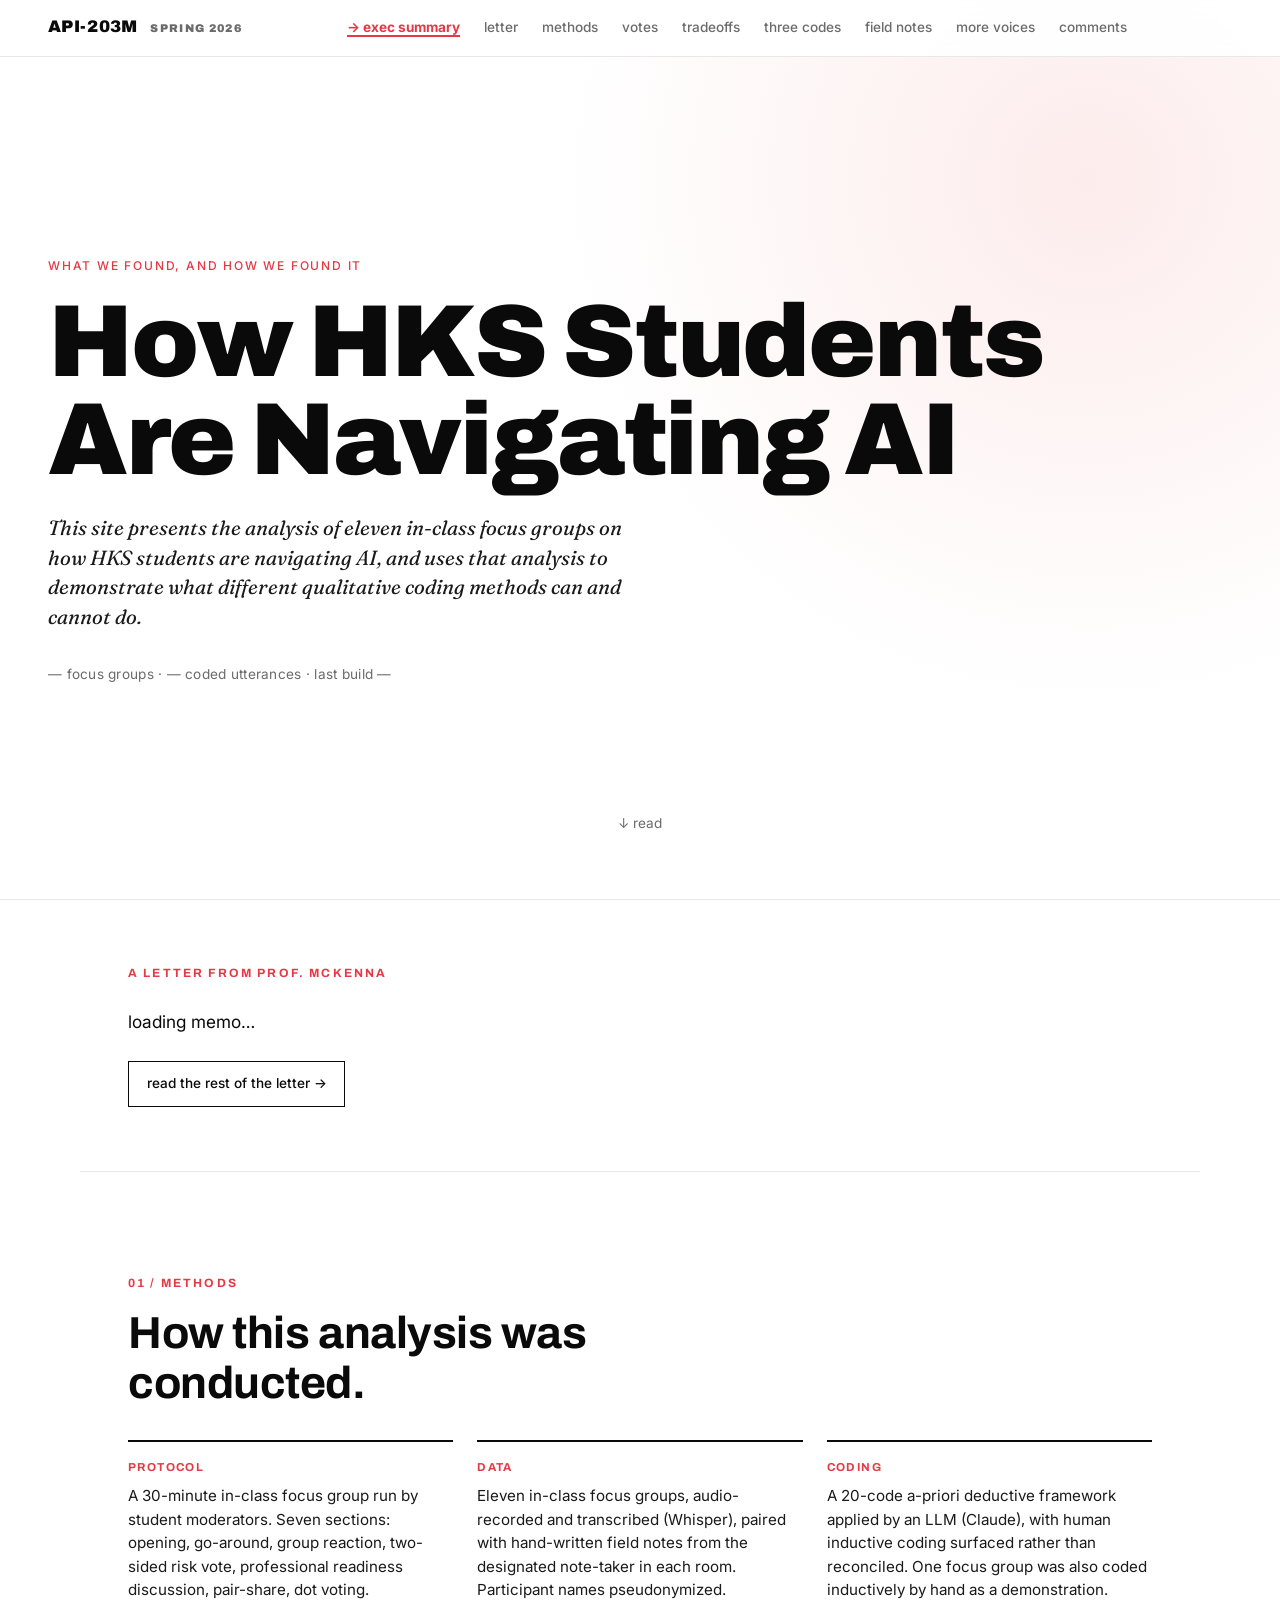
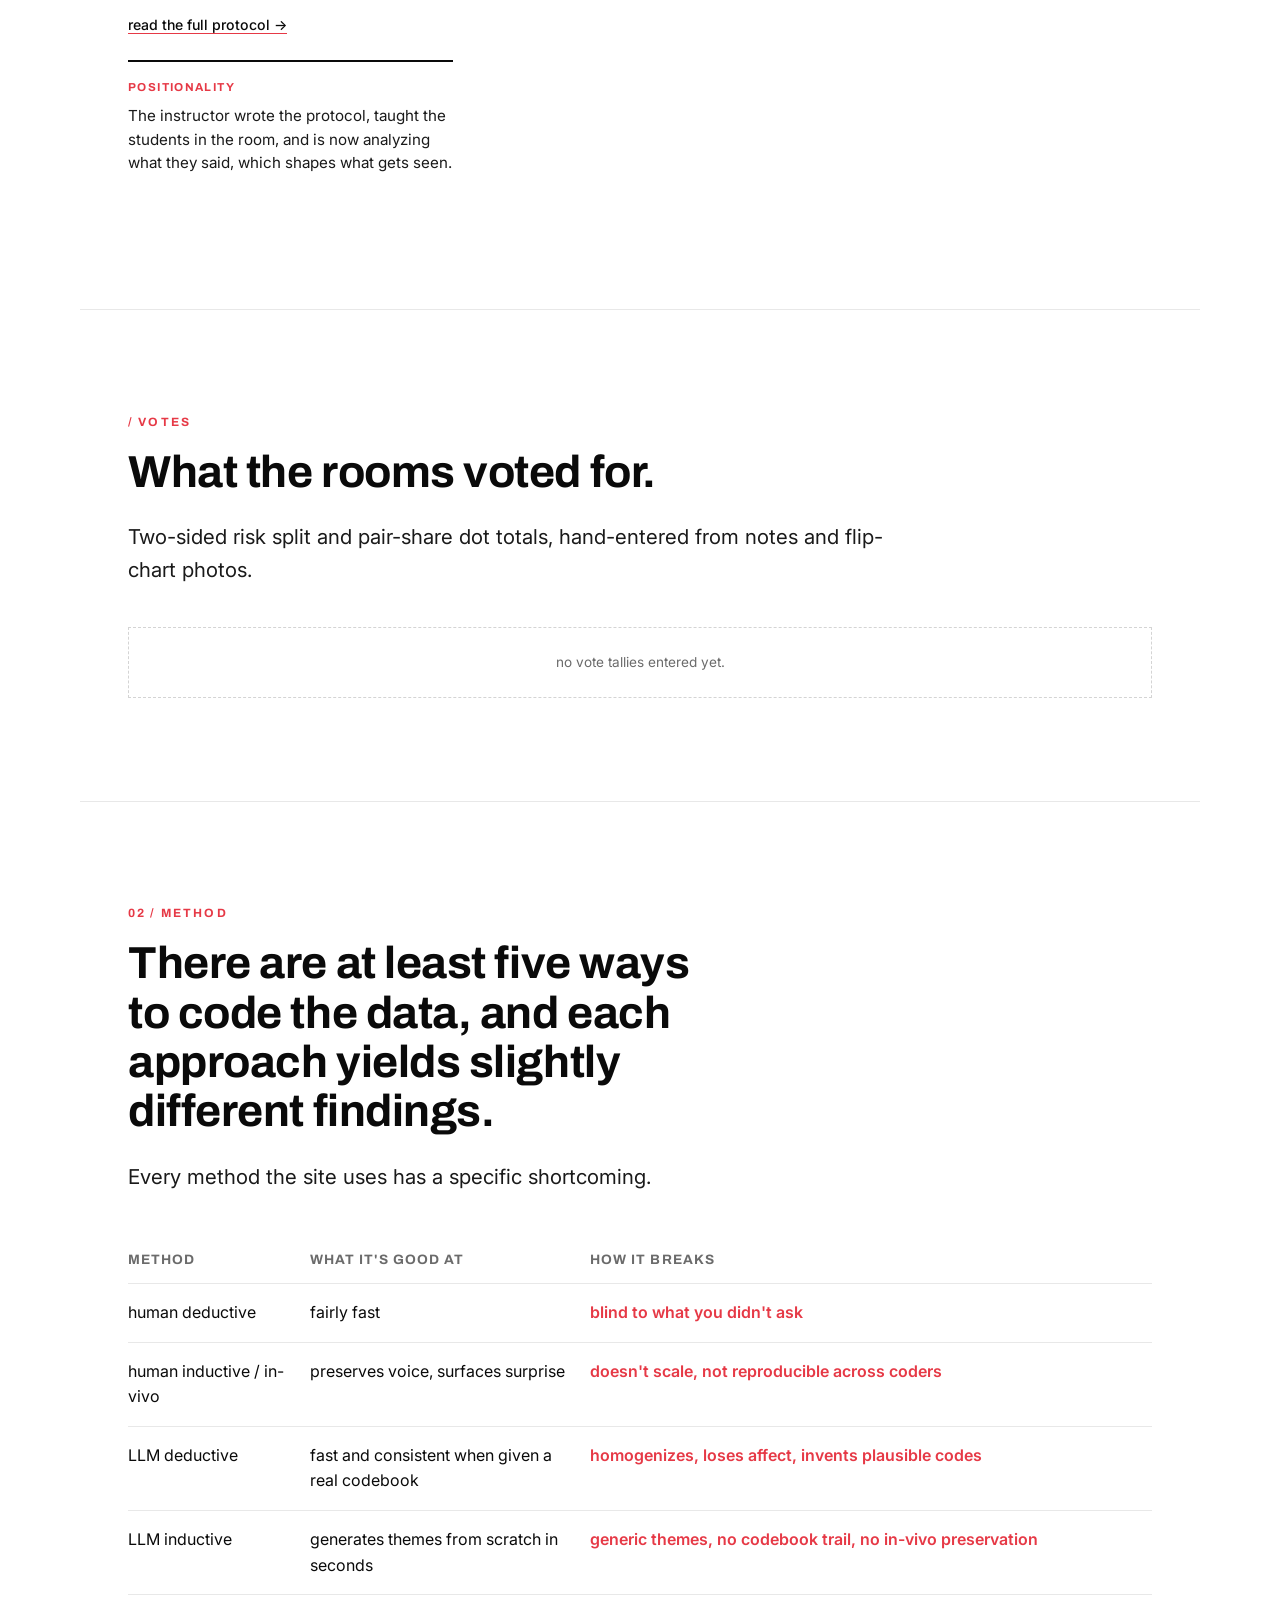
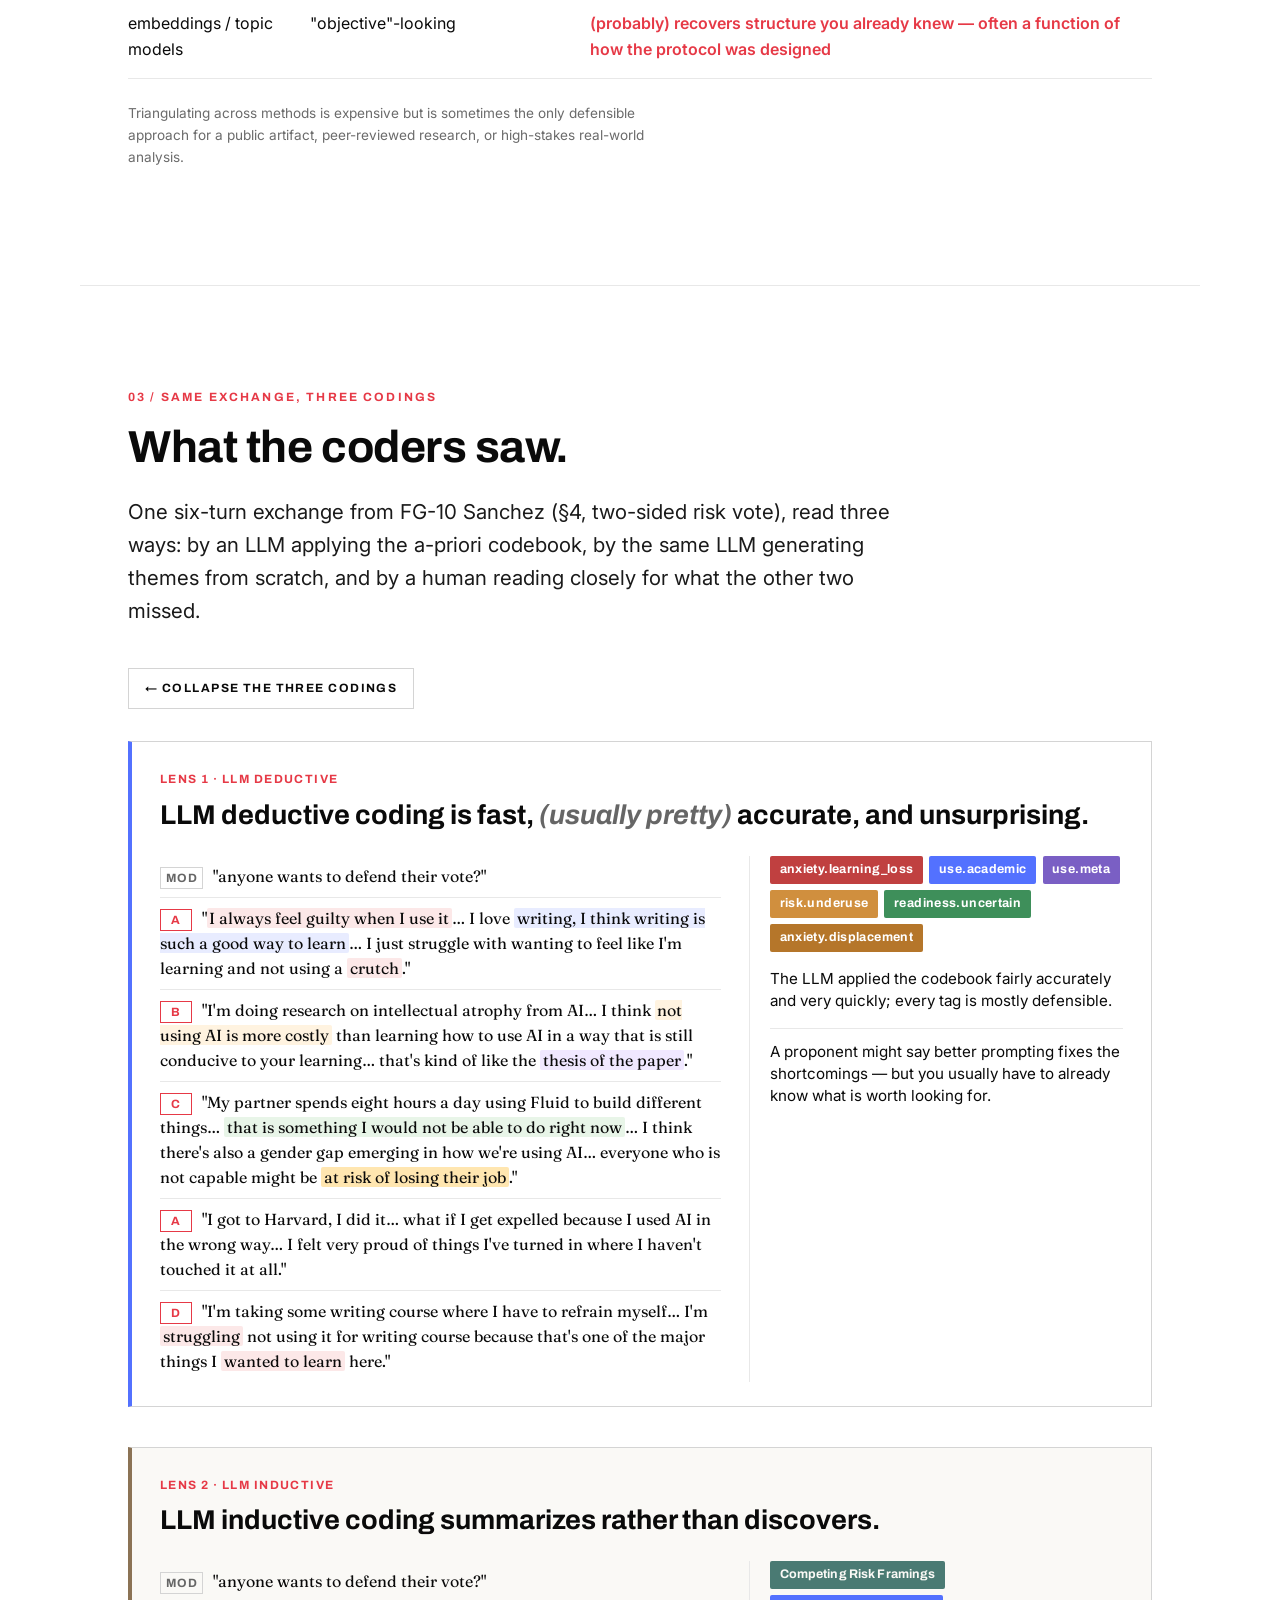
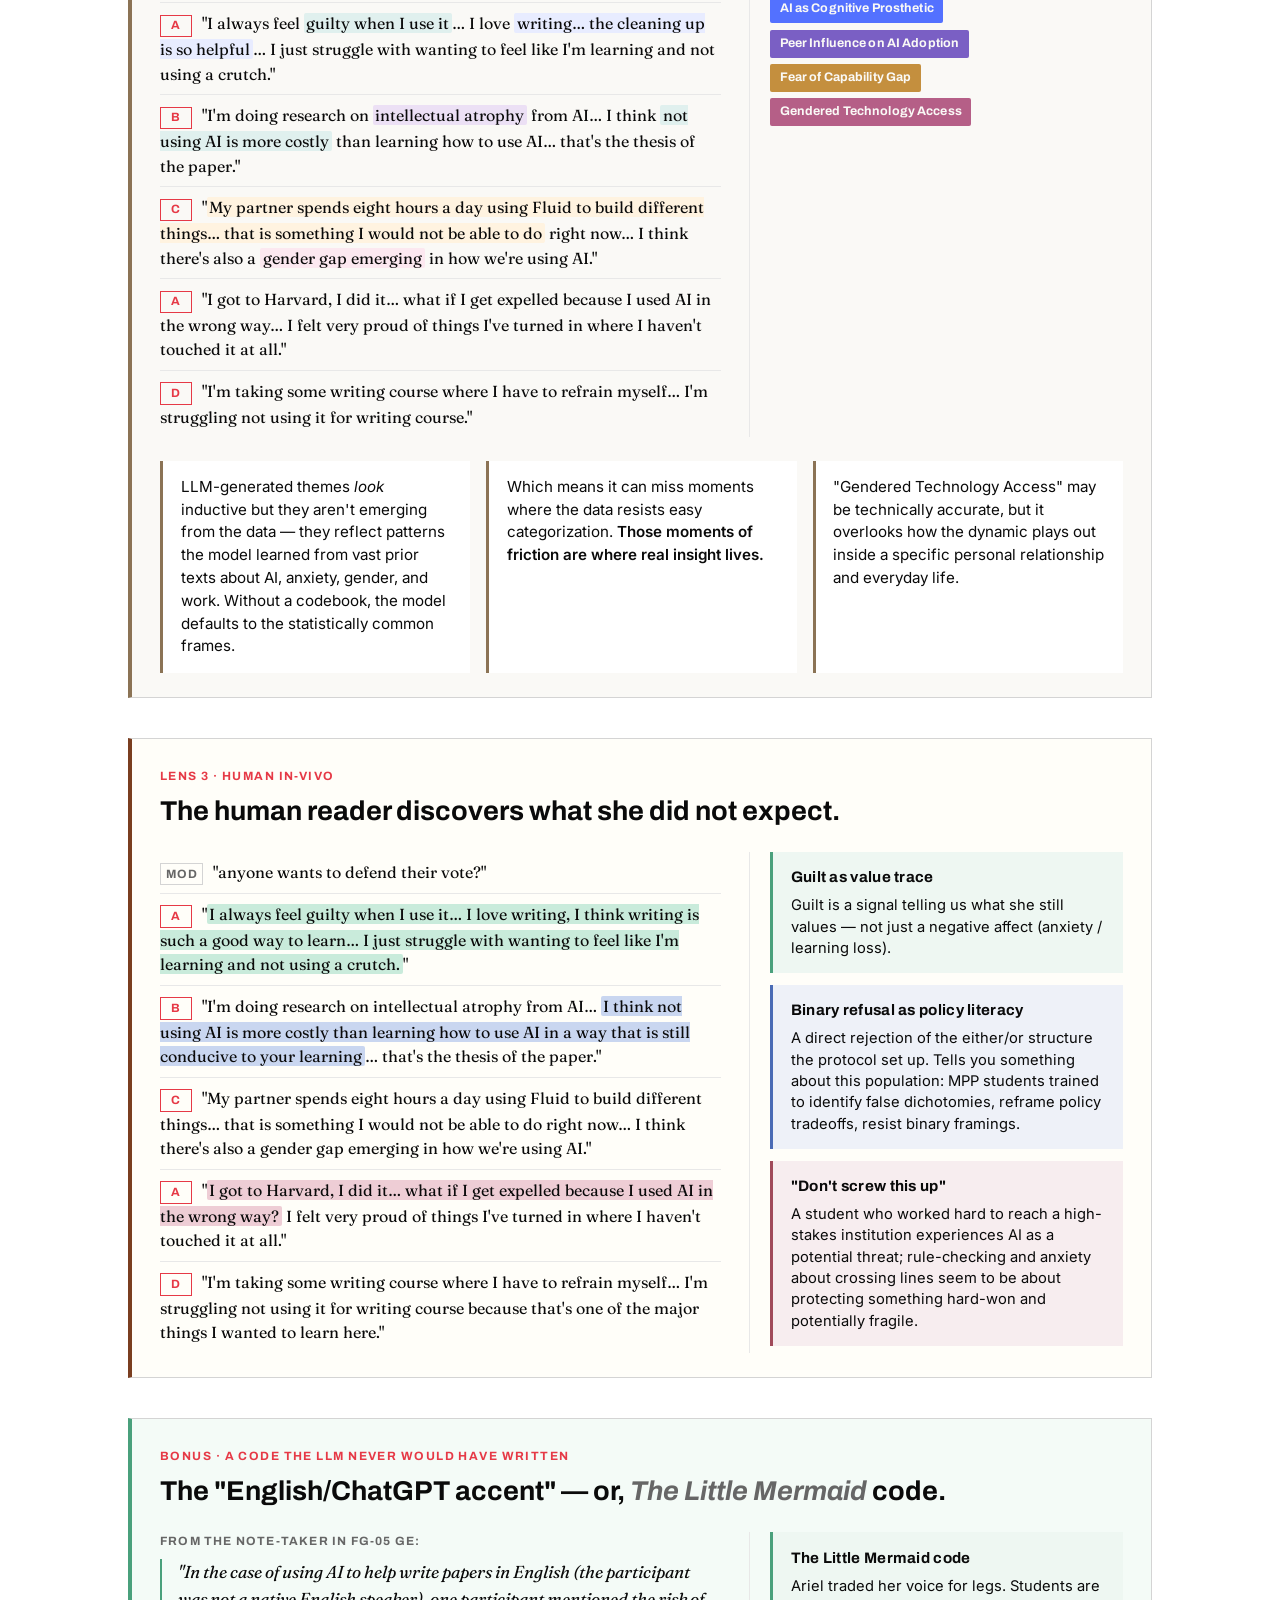
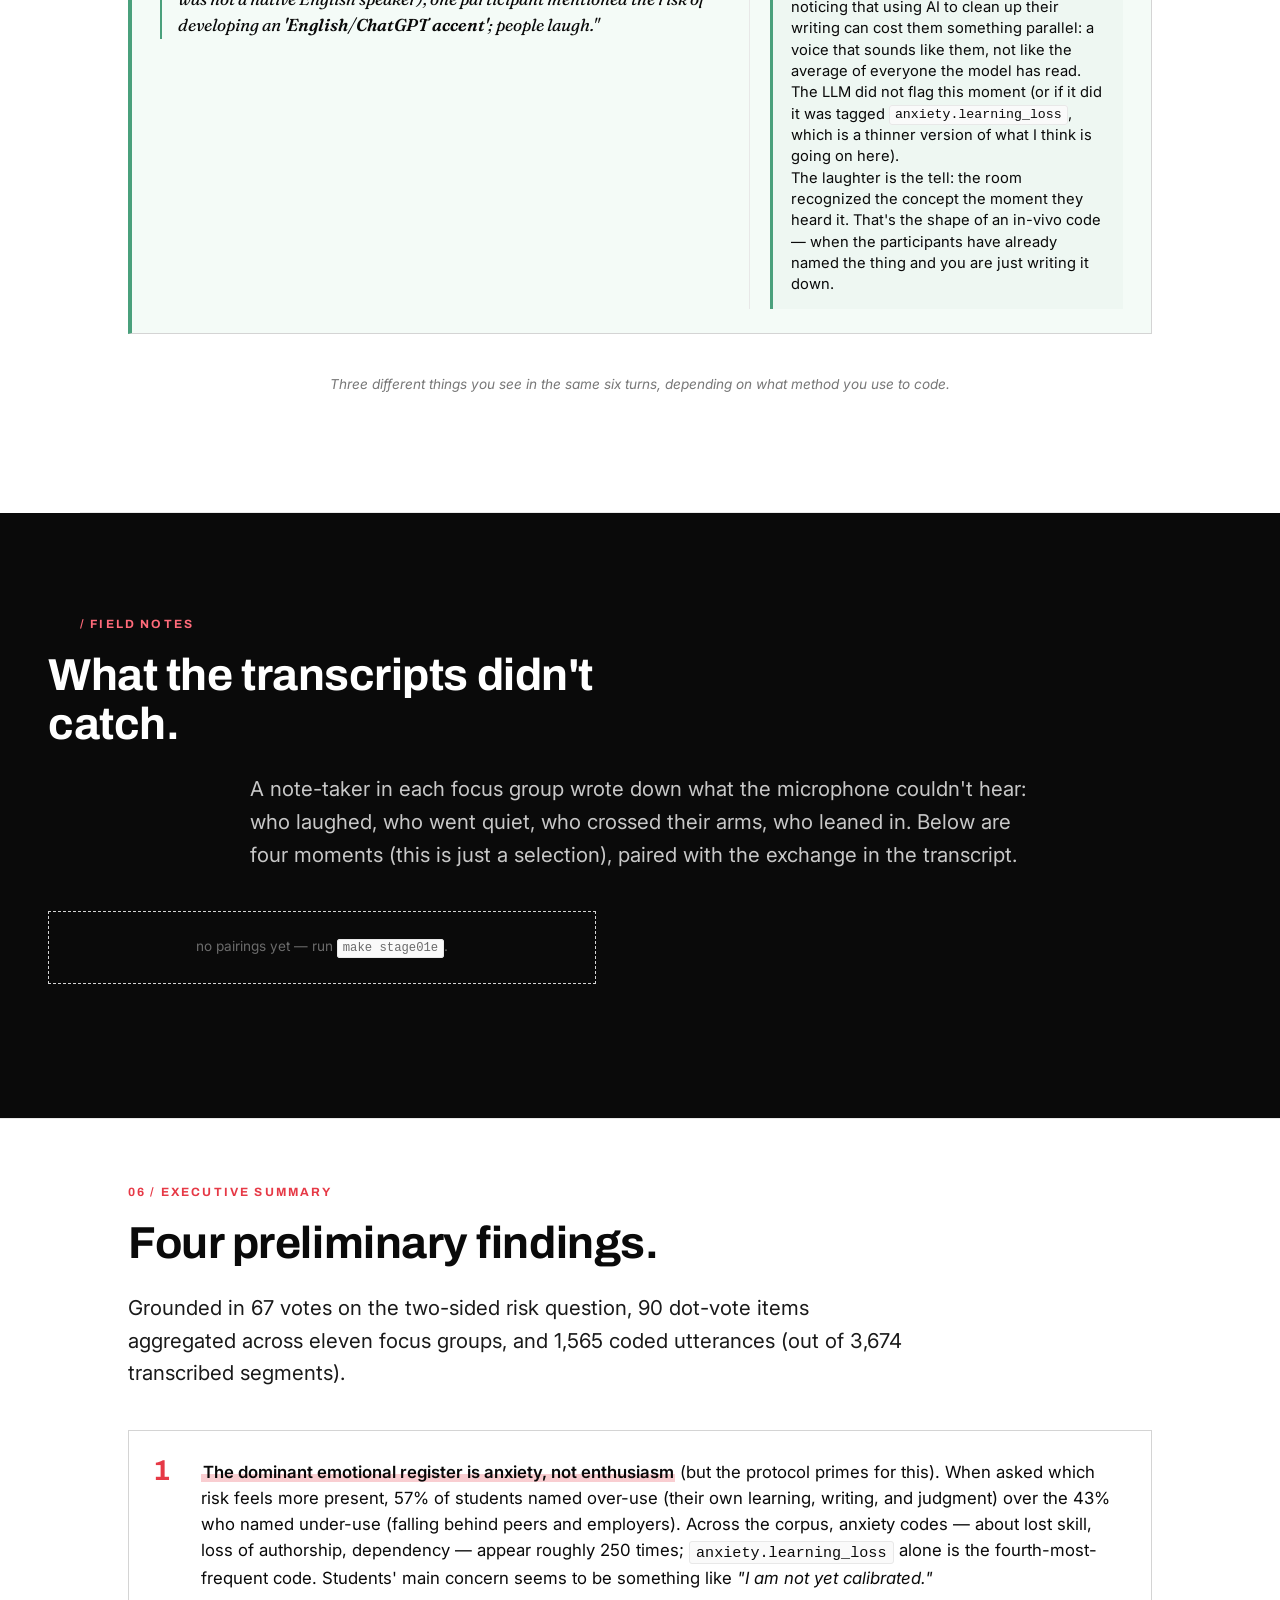
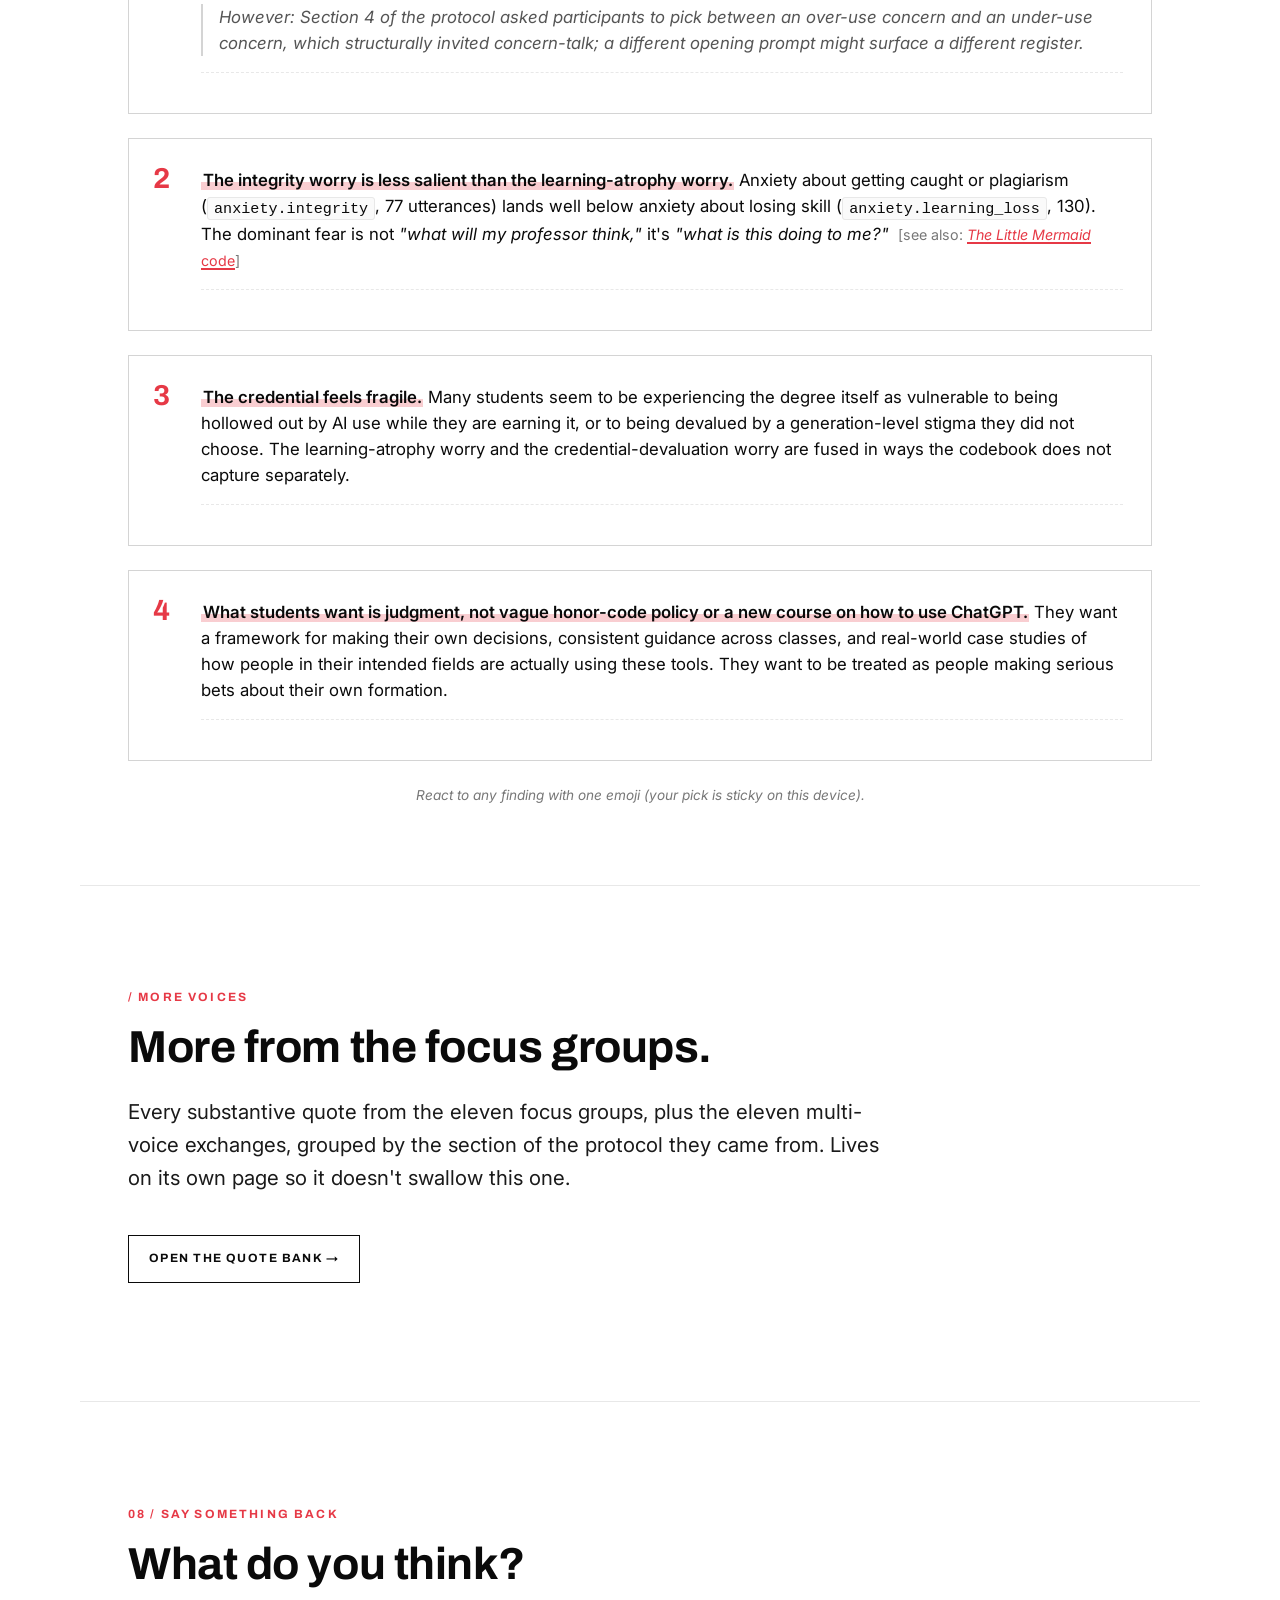
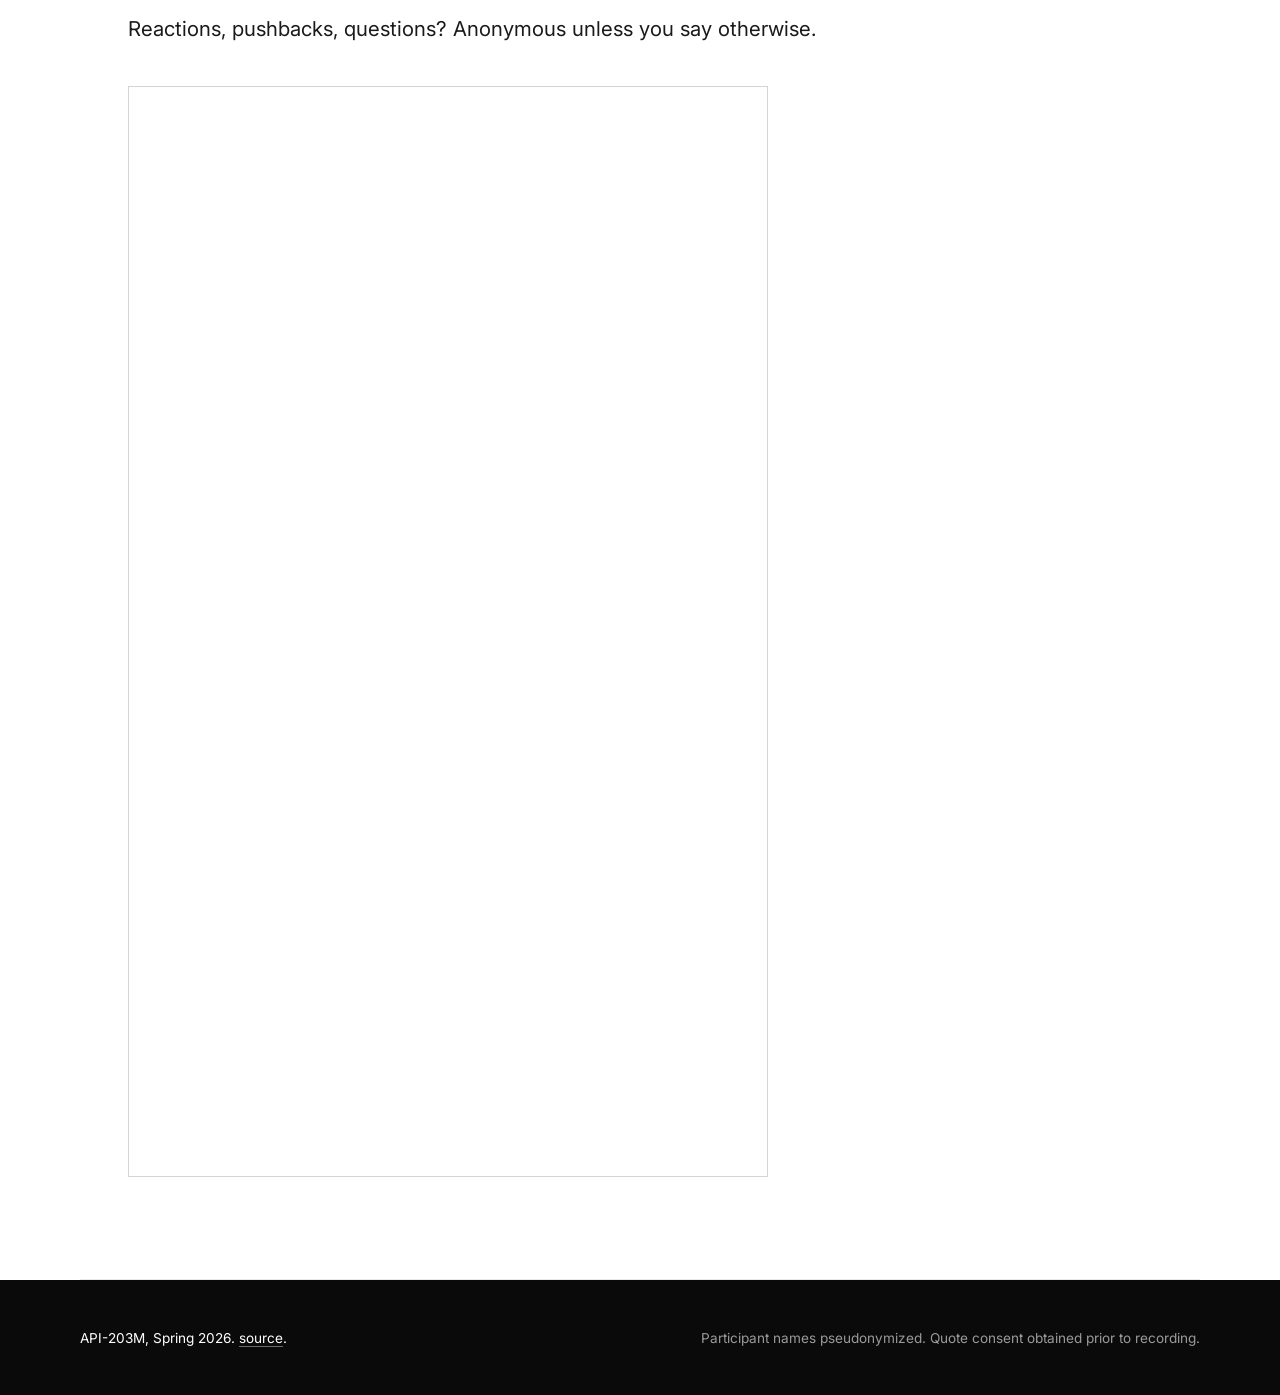
==== commit 7b68d32c: "Little Mermaid code: new framing — parenthetical note that anxiety.learning_loss was a thinner versi" ====
--- a/index.html
+++ b/index.html
@@ -11,7 +11,7 @@
   <link rel="preconnect" href="https://fonts.gstatic.com" crossorigin>
   <link href="https://fonts.googleapis.com/css2?family=Archivo:wght@500;700;900&family=Inter:wght@300;400;500;600&family=Fraunces:opsz,wght@9..144,400;9..144,500&display=swap" rel="stylesheet">
 
-  <link rel="stylesheet" href="styles.css?v=20260415103621">
+  <link rel="stylesheet" href="styles.css?v=20260415110840">
 </head>
 <body>
 
@@ -331,11 +331,11 @@
           <p class="tc-invivo-body">
             Ariel traded her voice for legs. Students are noticing that
             using AI to clean up their writing can cost them something
-            parallel — a voice that sounds like them, not like the
-            average of everyone the model has read. This is not
-            "anxiety.learning_loss." It's not "anxiety.integrity." It
-            isn't in the codebook at all. The LLM did not flag this
-            moment because the LLM is the thing being named.
+            parallel: a voice that sounds like them, not like the
+            average of everyone the model has read. The LLM did not
+            flag this moment (or if it did it was tagged
+            <code>anxiety.learning_loss</code>, which is a thinner
+            version of what I think is going on here).
           </p>
           <p class="tc-invivo-body">
             The laughter is the tell: the room recognized the concept
@@ -550,6 +550,6 @@
   </form>
 </dialog>
 
-<script type="module" src="app.js?v=20260415103621"></script>
+<script type="module" src="app.js?v=20260415110840"></script>
 </body>
 </html>
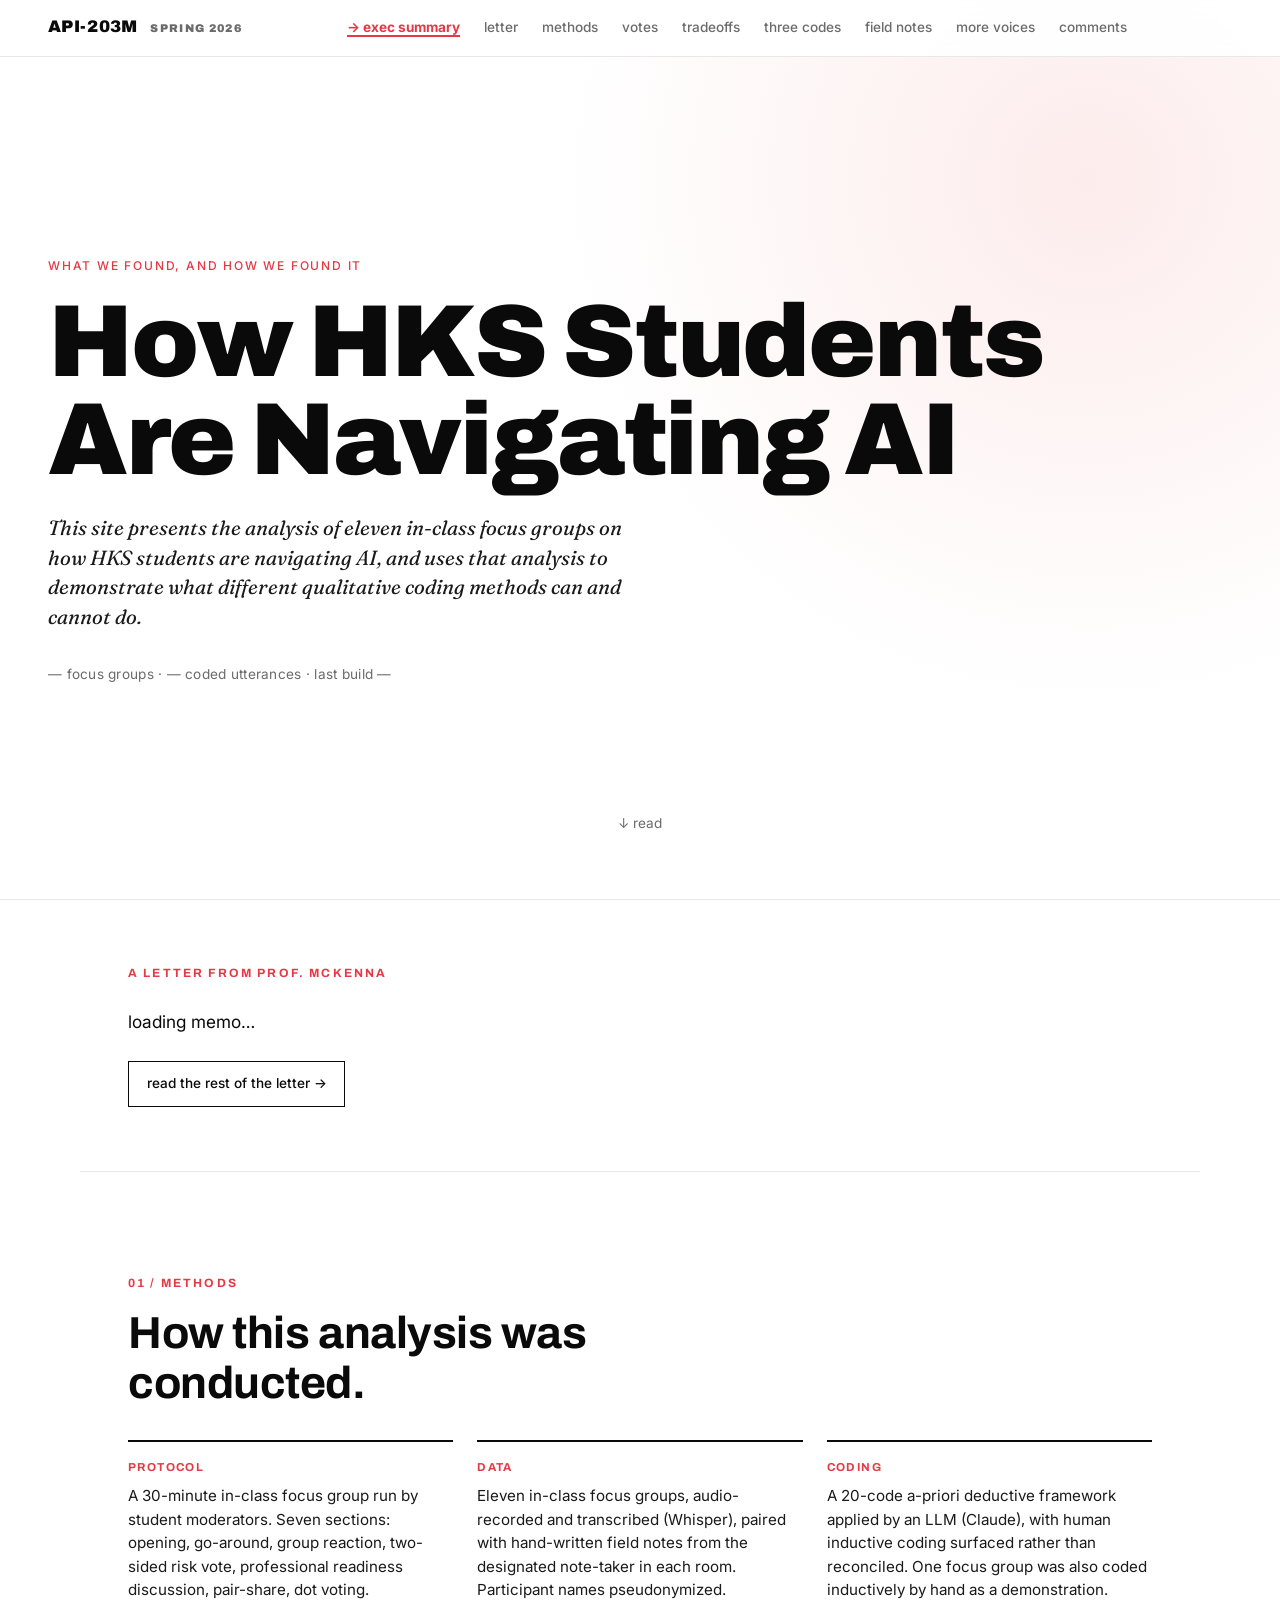
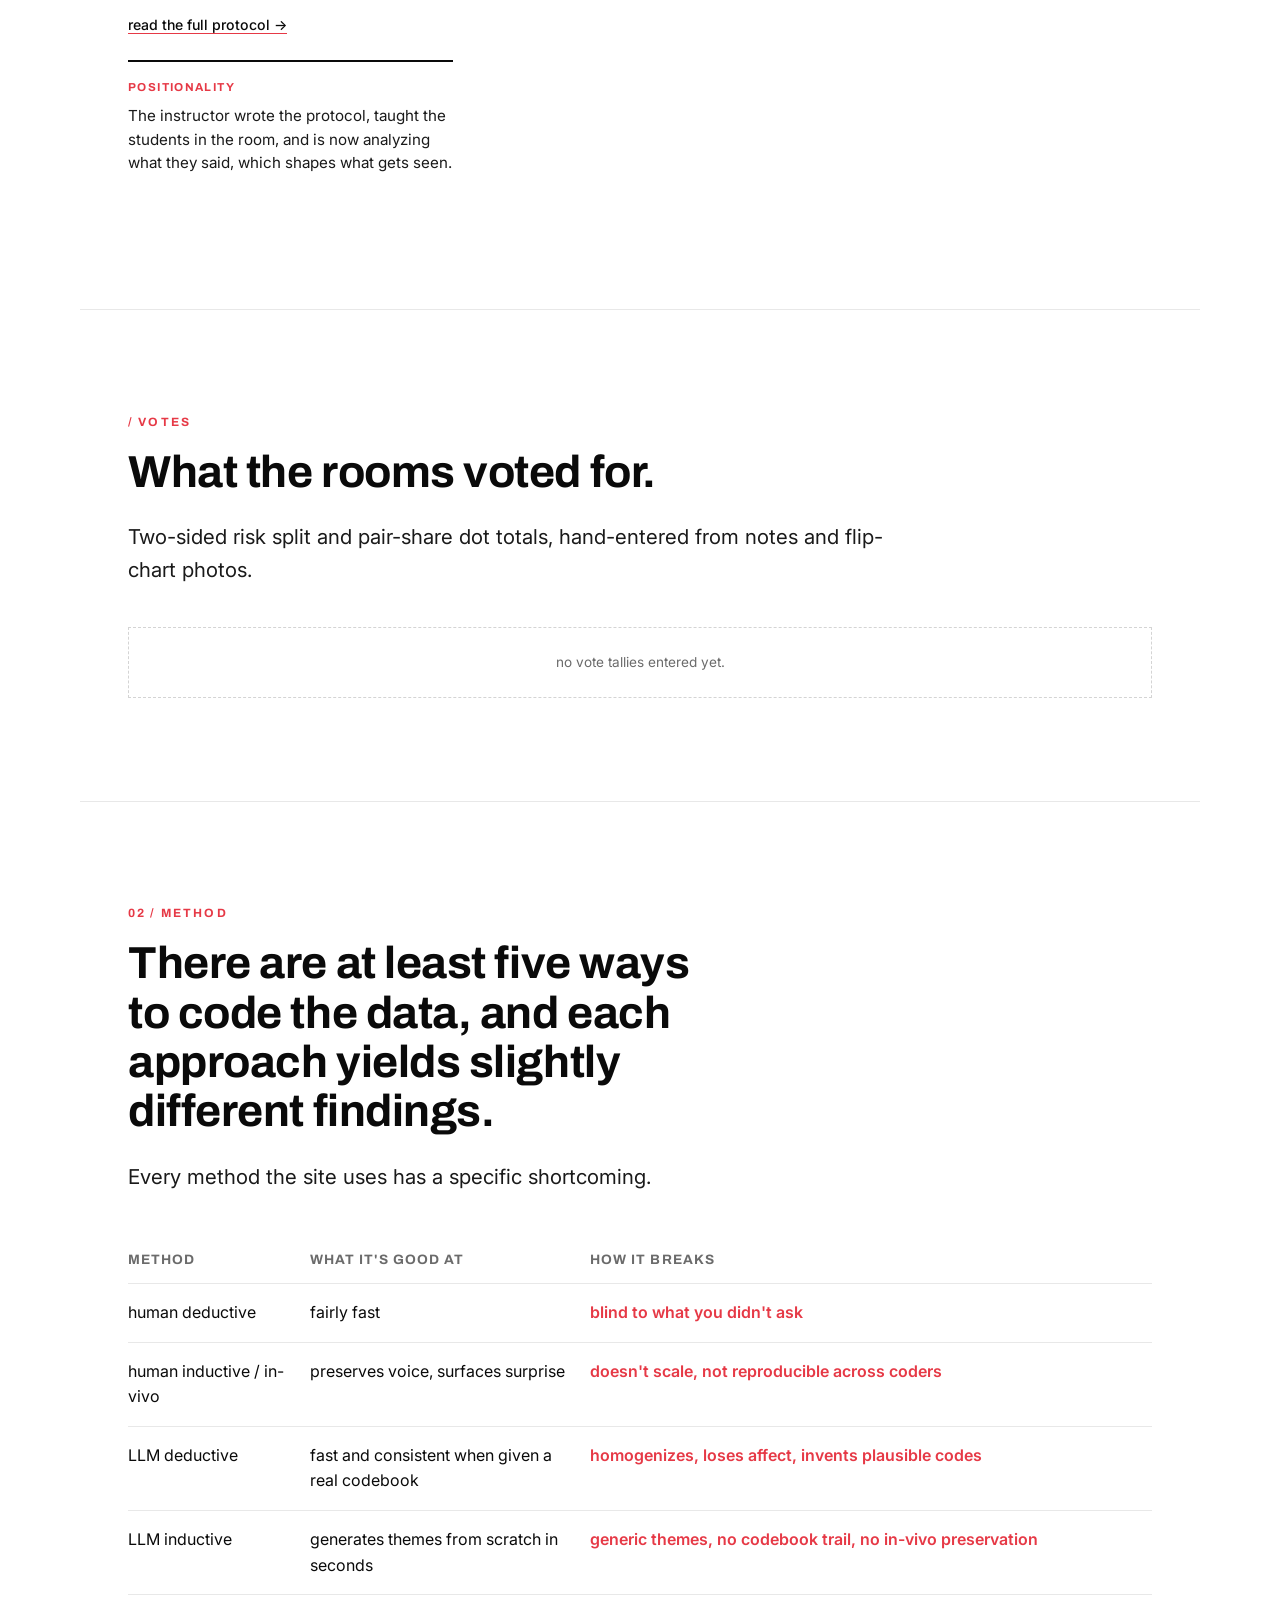
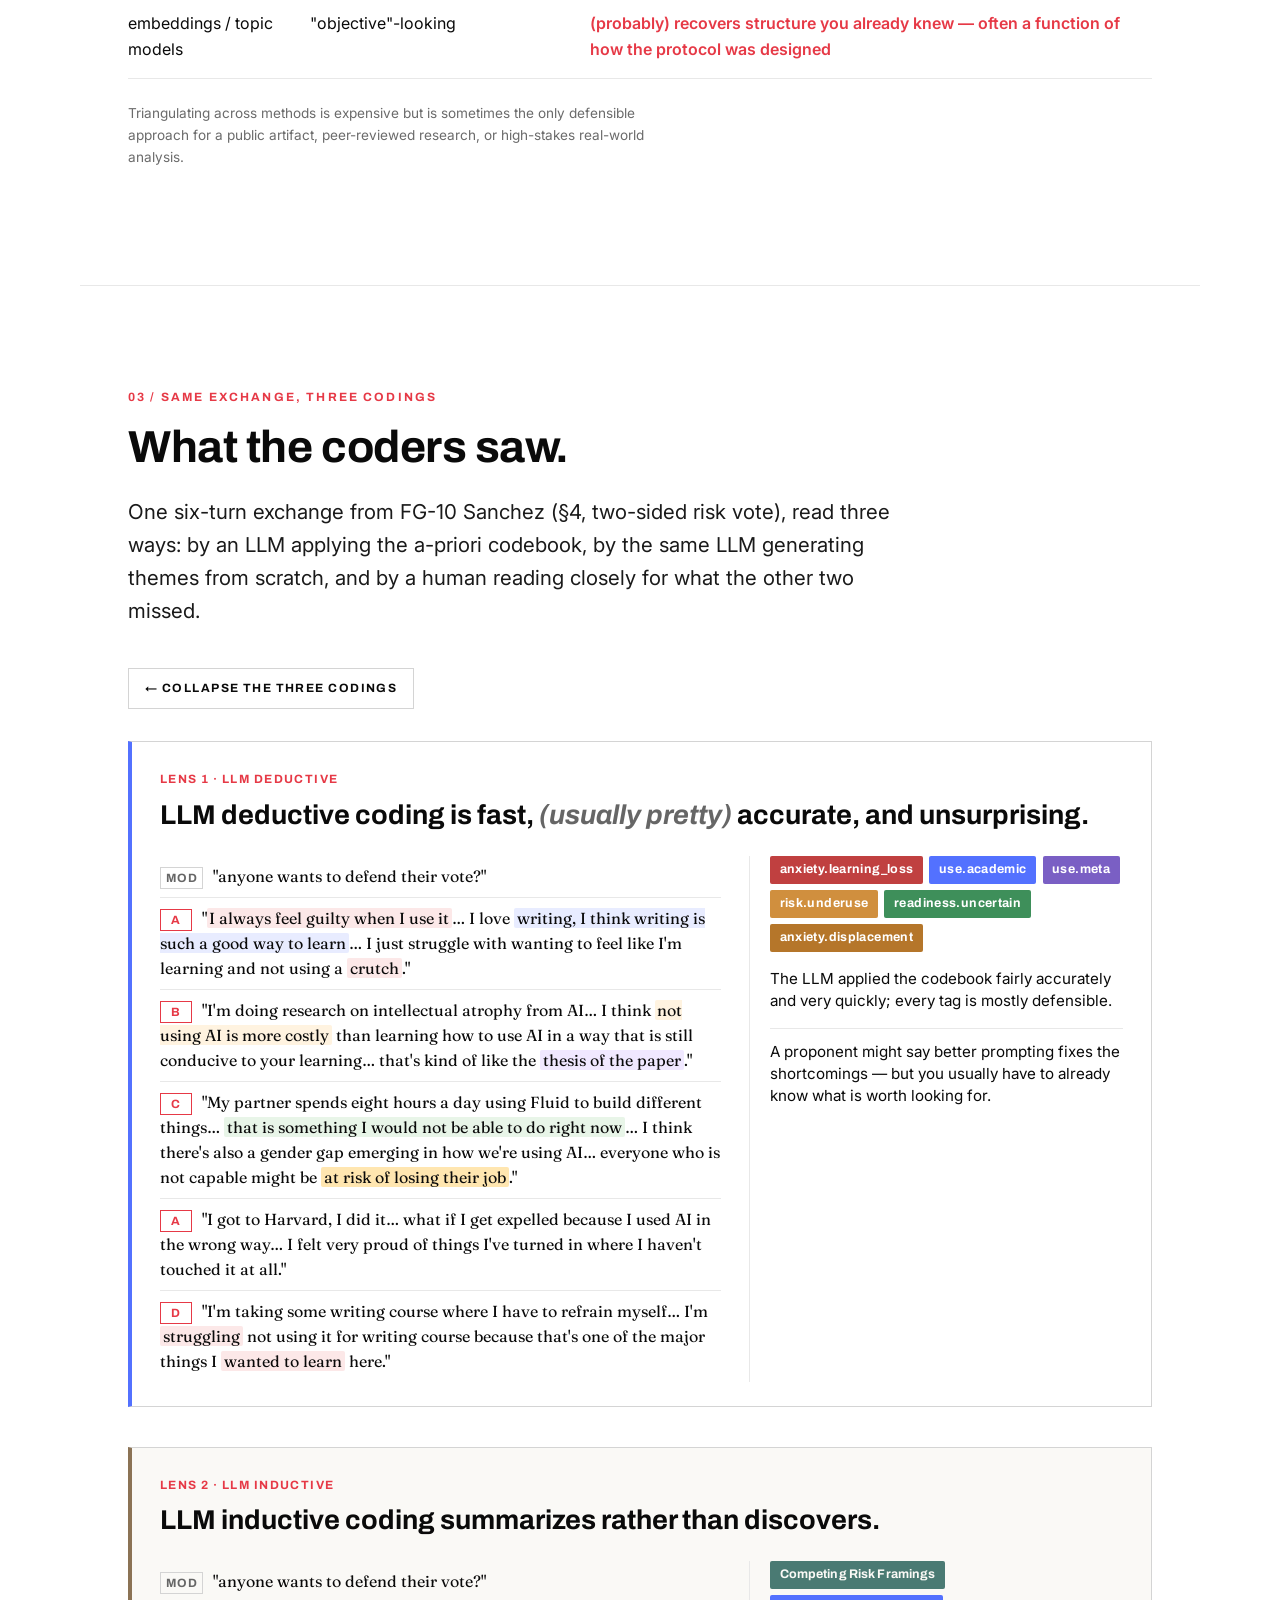
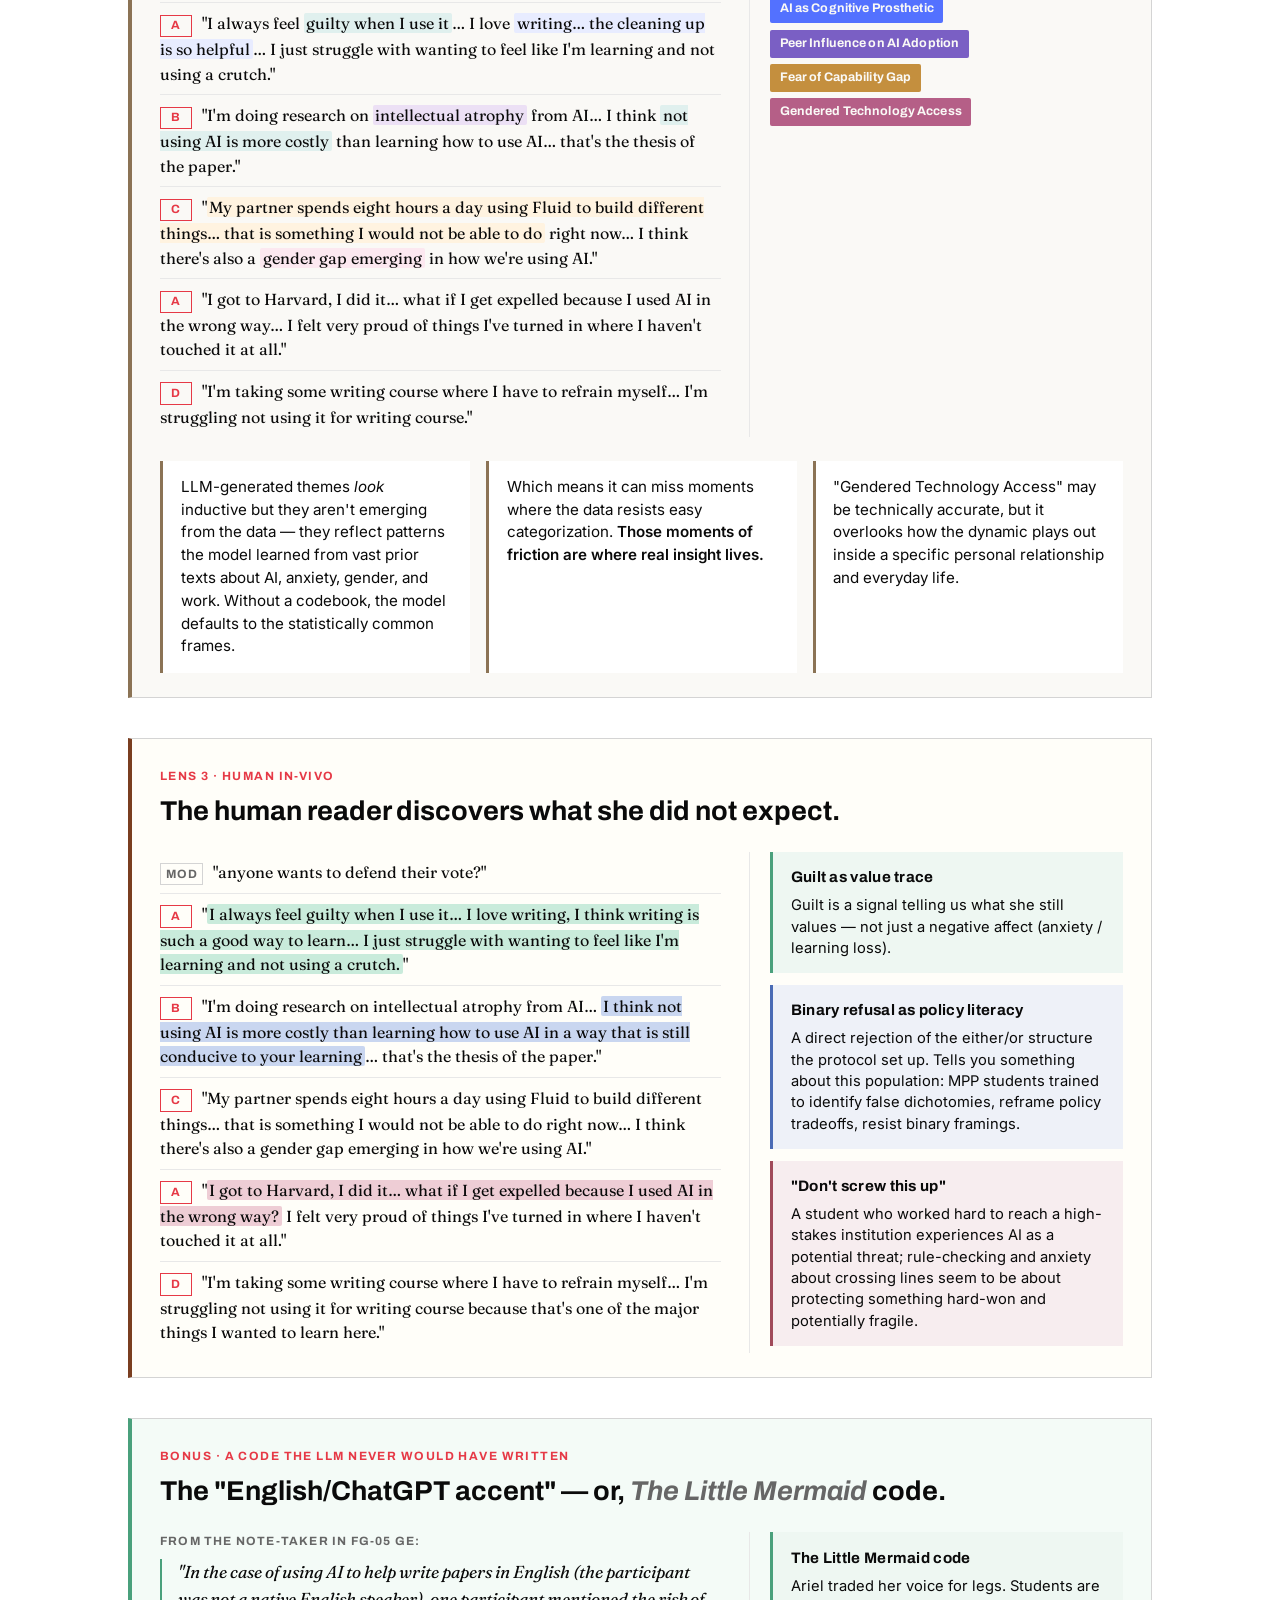
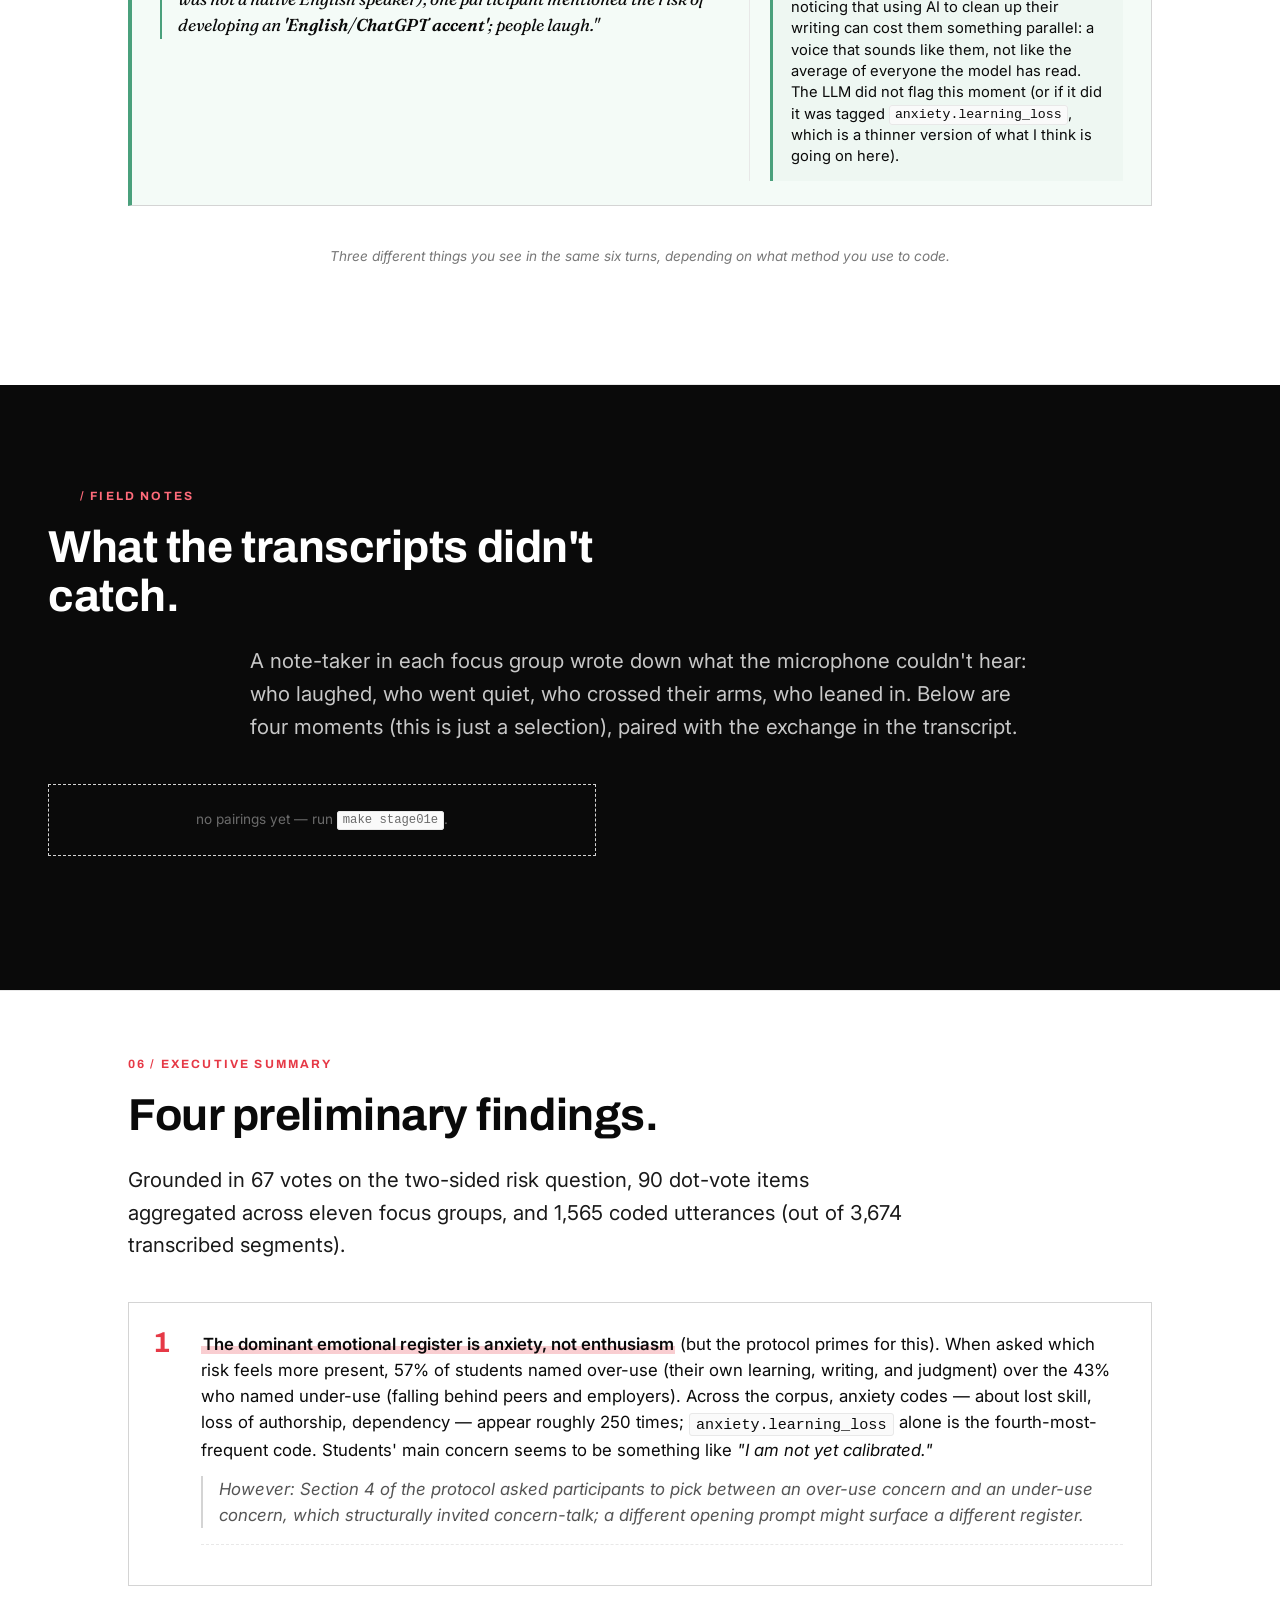
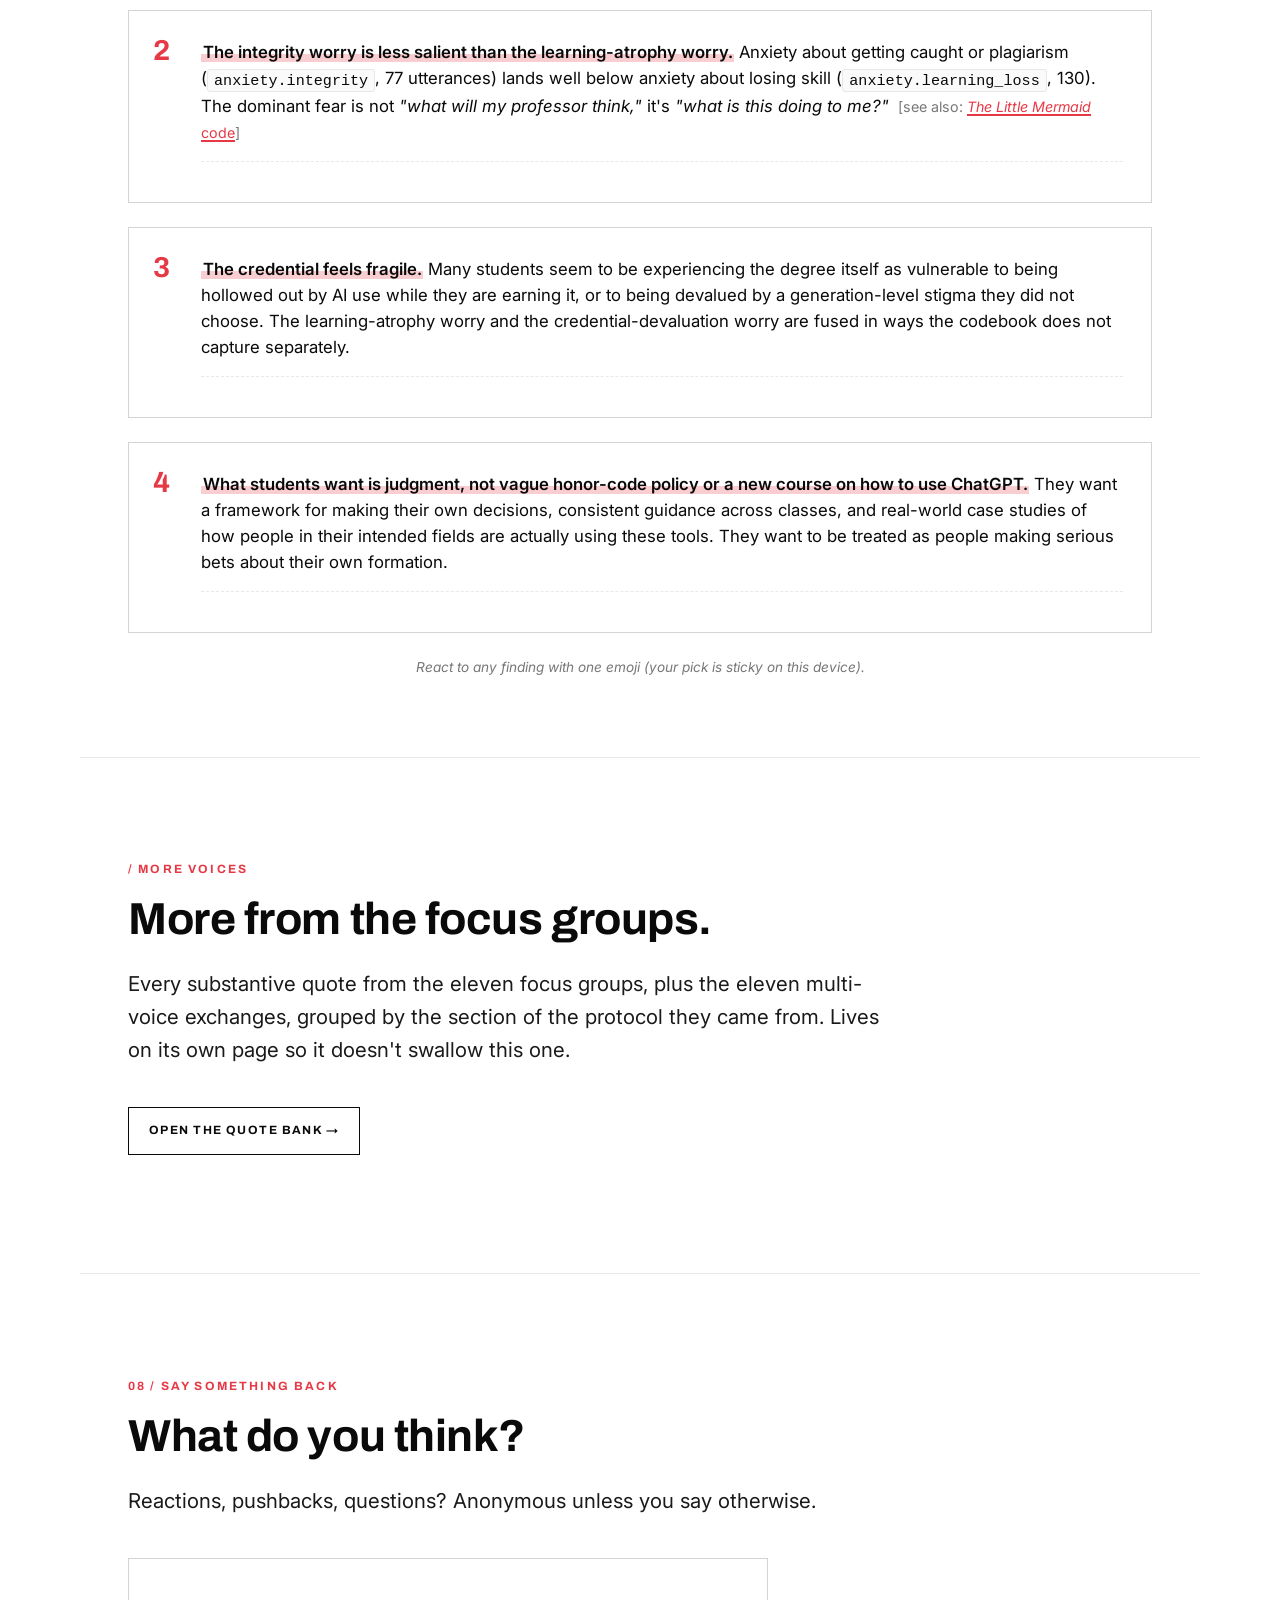
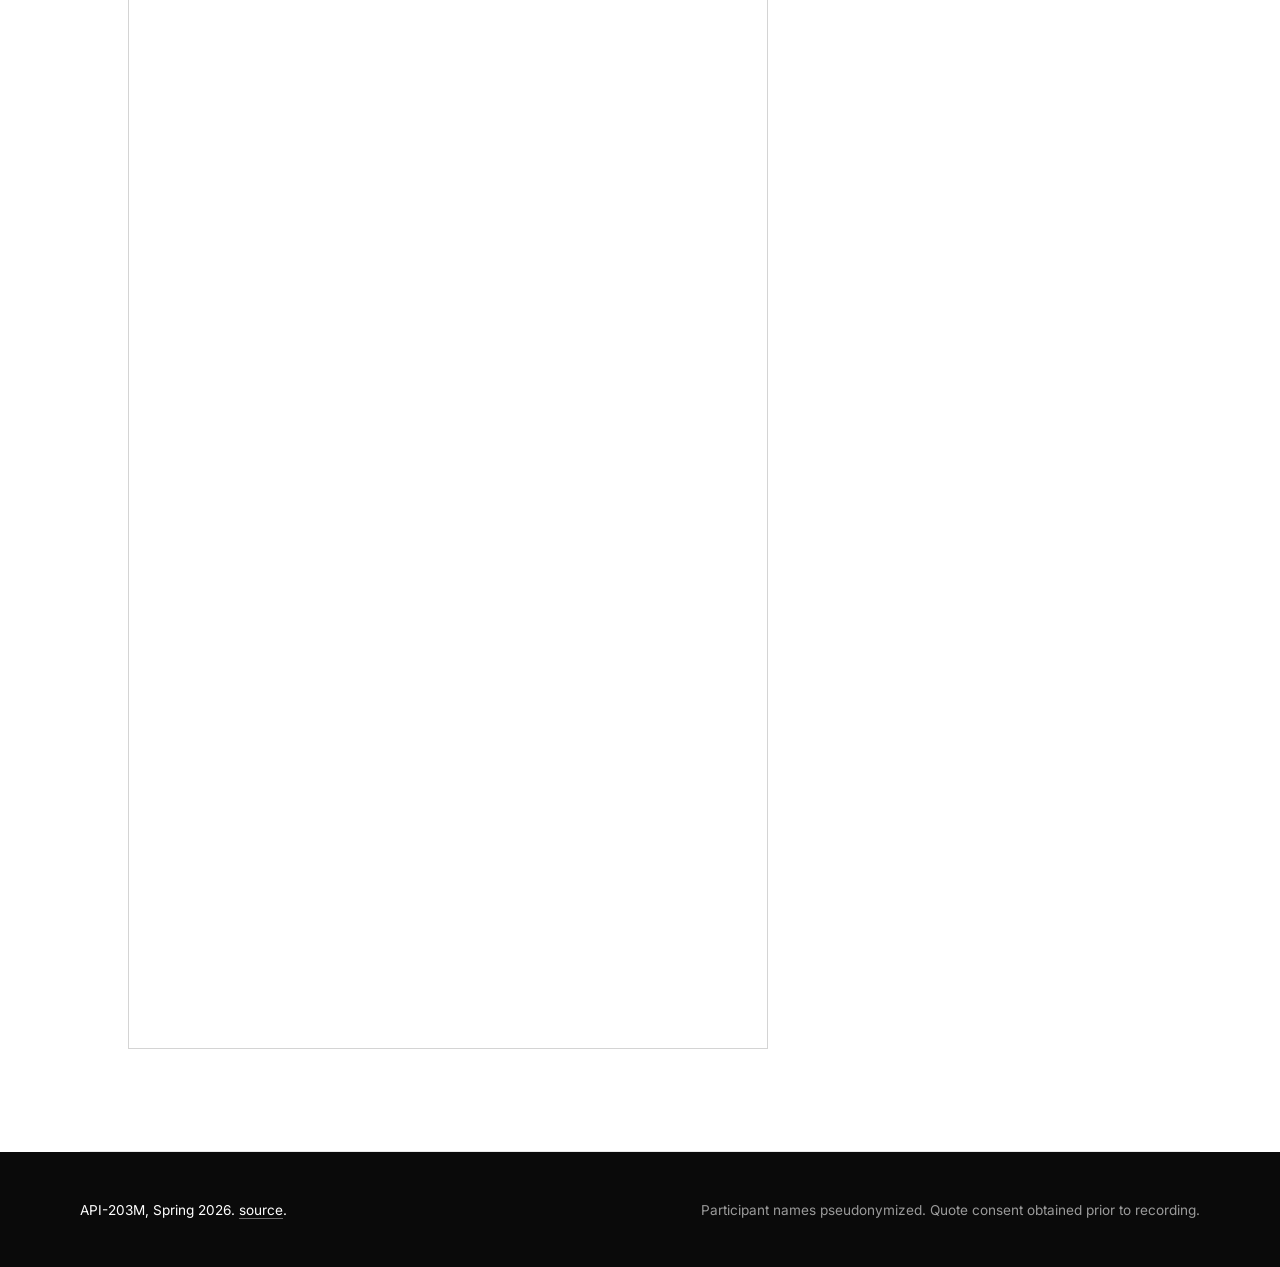
==== commit 8d5e44b0: "Little Mermaid code: drop 'laughter is the tell' paragraph; just keep Liz's text" ====
--- a/index.html
+++ b/index.html
@@ -11,7 +11,7 @@
   <link rel="preconnect" href="https://fonts.gstatic.com" crossorigin>
   <link href="https://fonts.googleapis.com/css2?family=Archivo:wght@500;700;900&family=Inter:wght@300;400;500;600&family=Fraunces:opsz,wght@9..144,400;9..144,500&display=swap" rel="stylesheet">
 
-  <link rel="stylesheet" href="styles.css?v=20260415110840">
+  <link rel="stylesheet" href="styles.css?v=20260415111448">
 </head>
 <body>
 
@@ -337,12 +337,6 @@
             <code>anxiety.learning_loss</code>, which is a thinner
             version of what I think is going on here).
           </p>
-          <p class="tc-invivo-body">
-            The laughter is the tell: the room recognized the concept
-            the moment they heard it. That's the shape of an in-vivo
-            code — when the participants have already named the thing
-            and you are just writing it down.
-          </p>
         </div>
       </aside>
     </div>
@@ -550,6 +544,6 @@
   </form>
 </dialog>
 
-<script type="module" src="app.js?v=20260415110840"></script>
+<script type="module" src="app.js?v=20260415111448"></script>
 </body>
 </html>
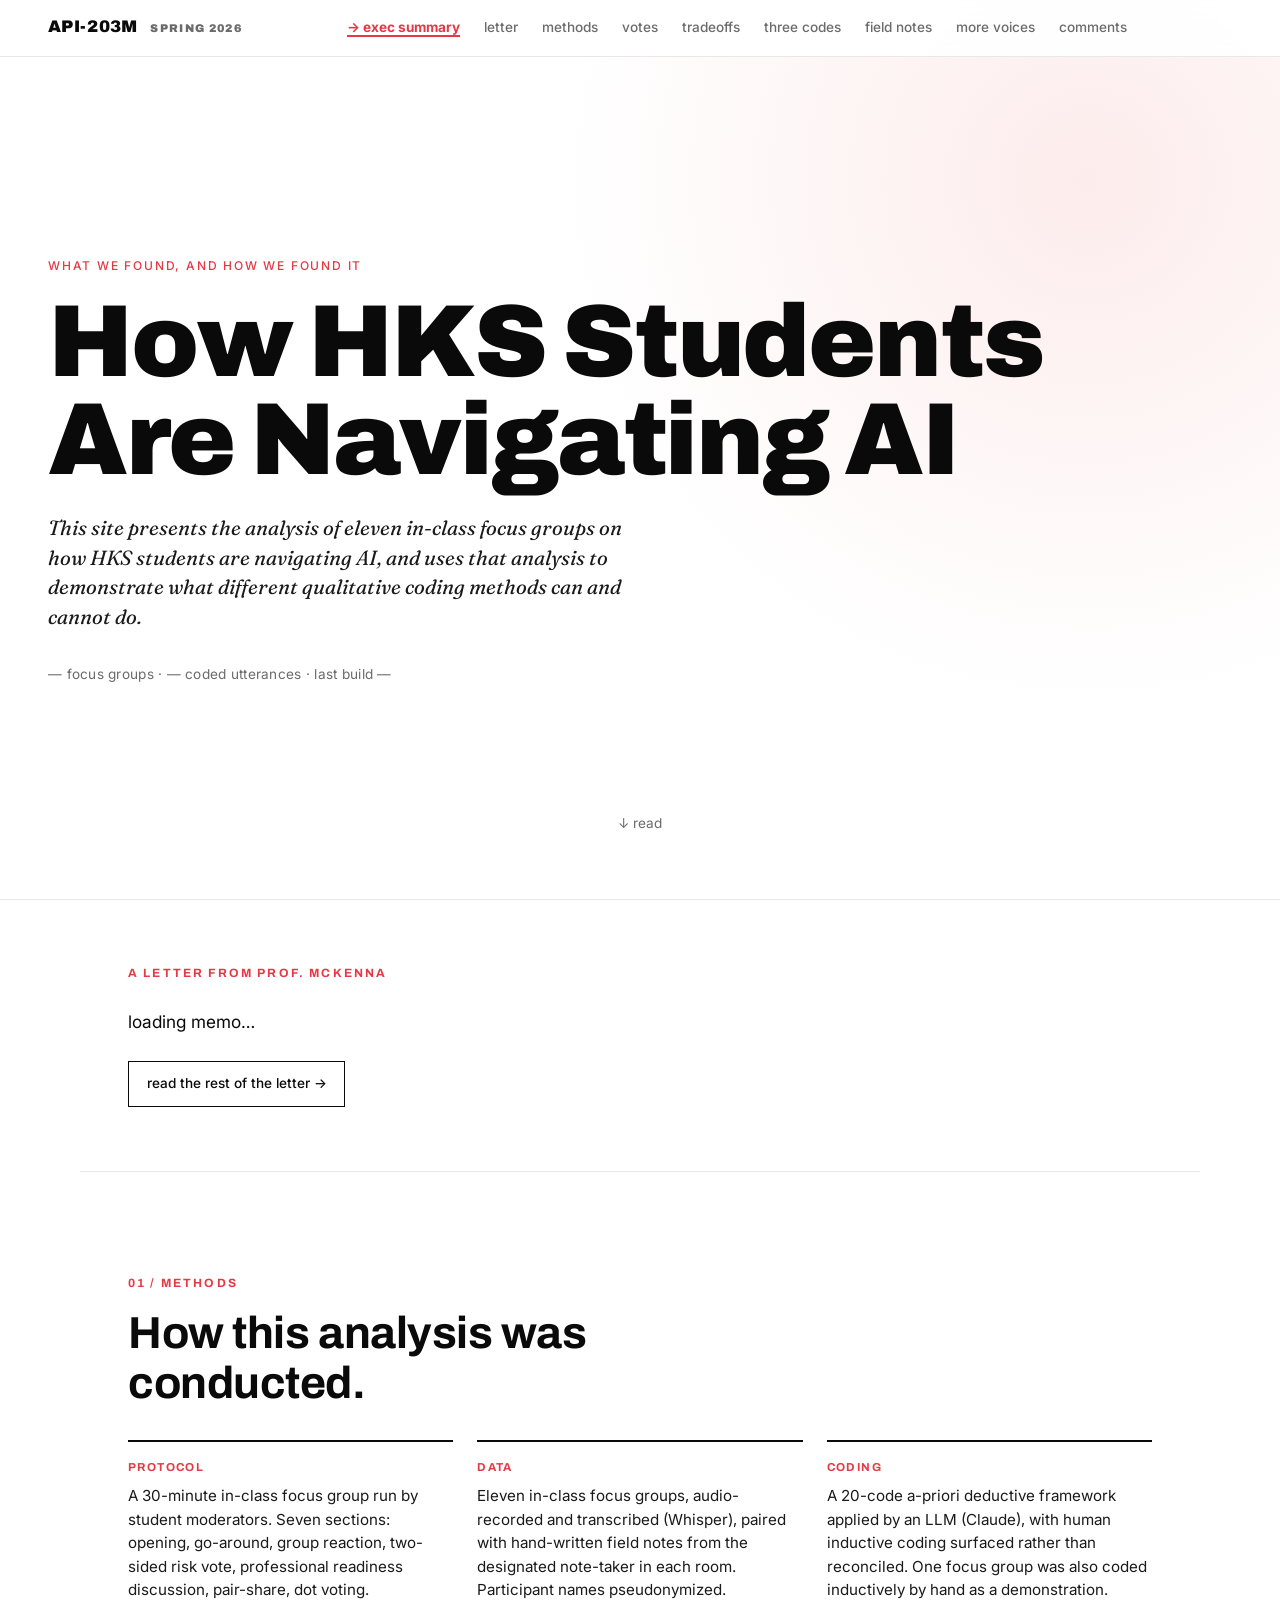
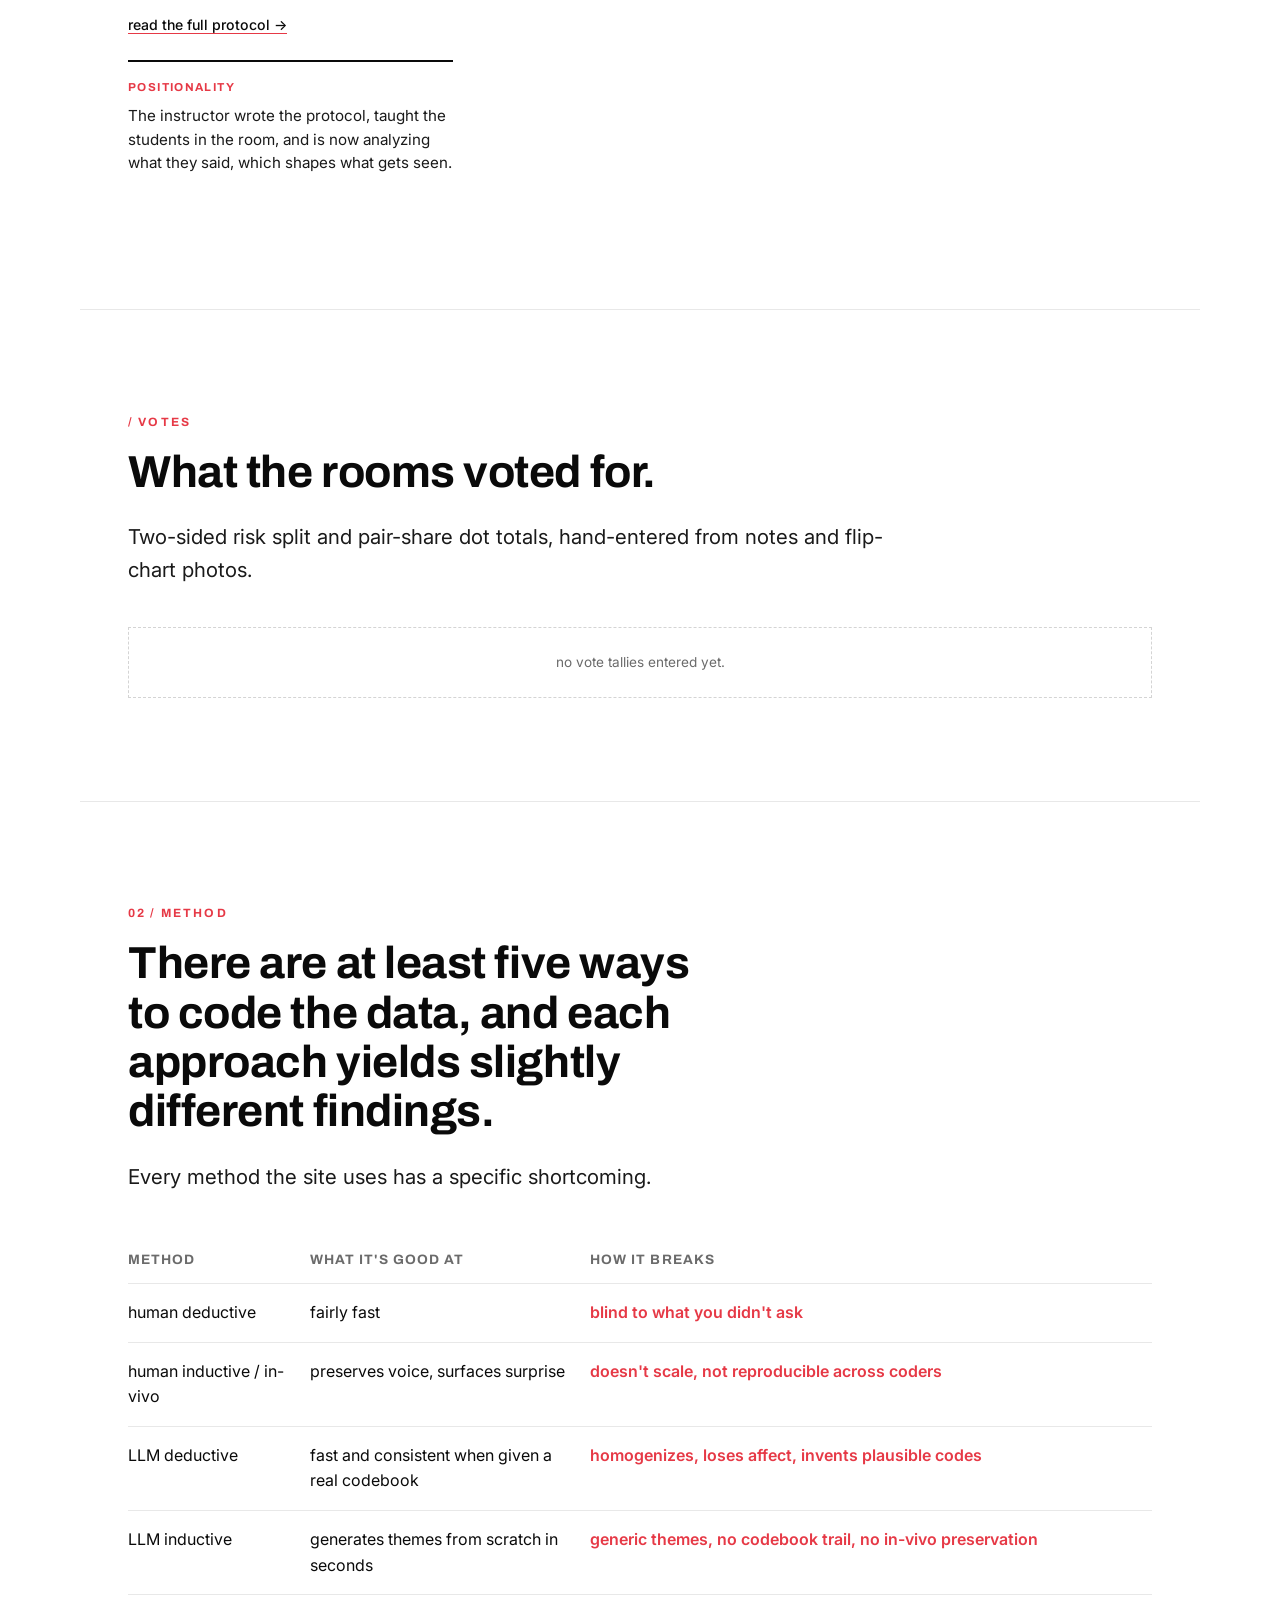
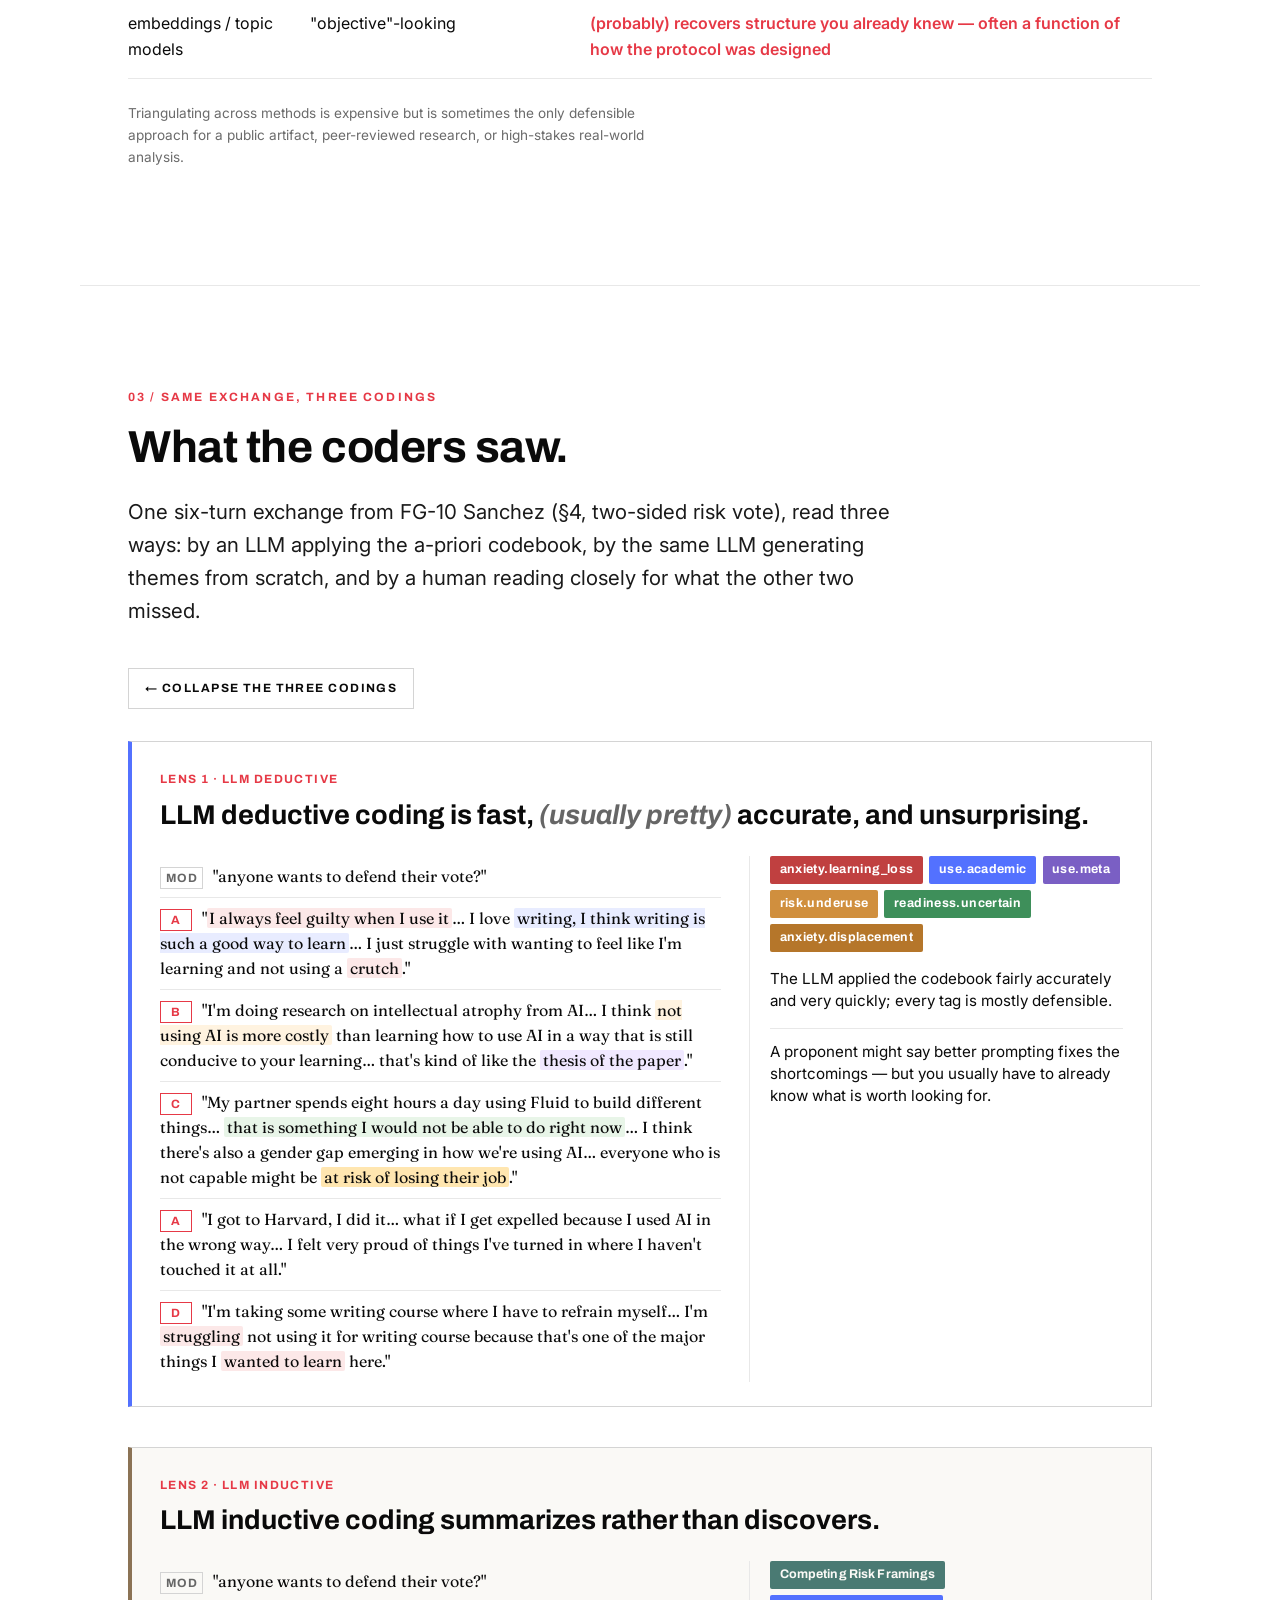
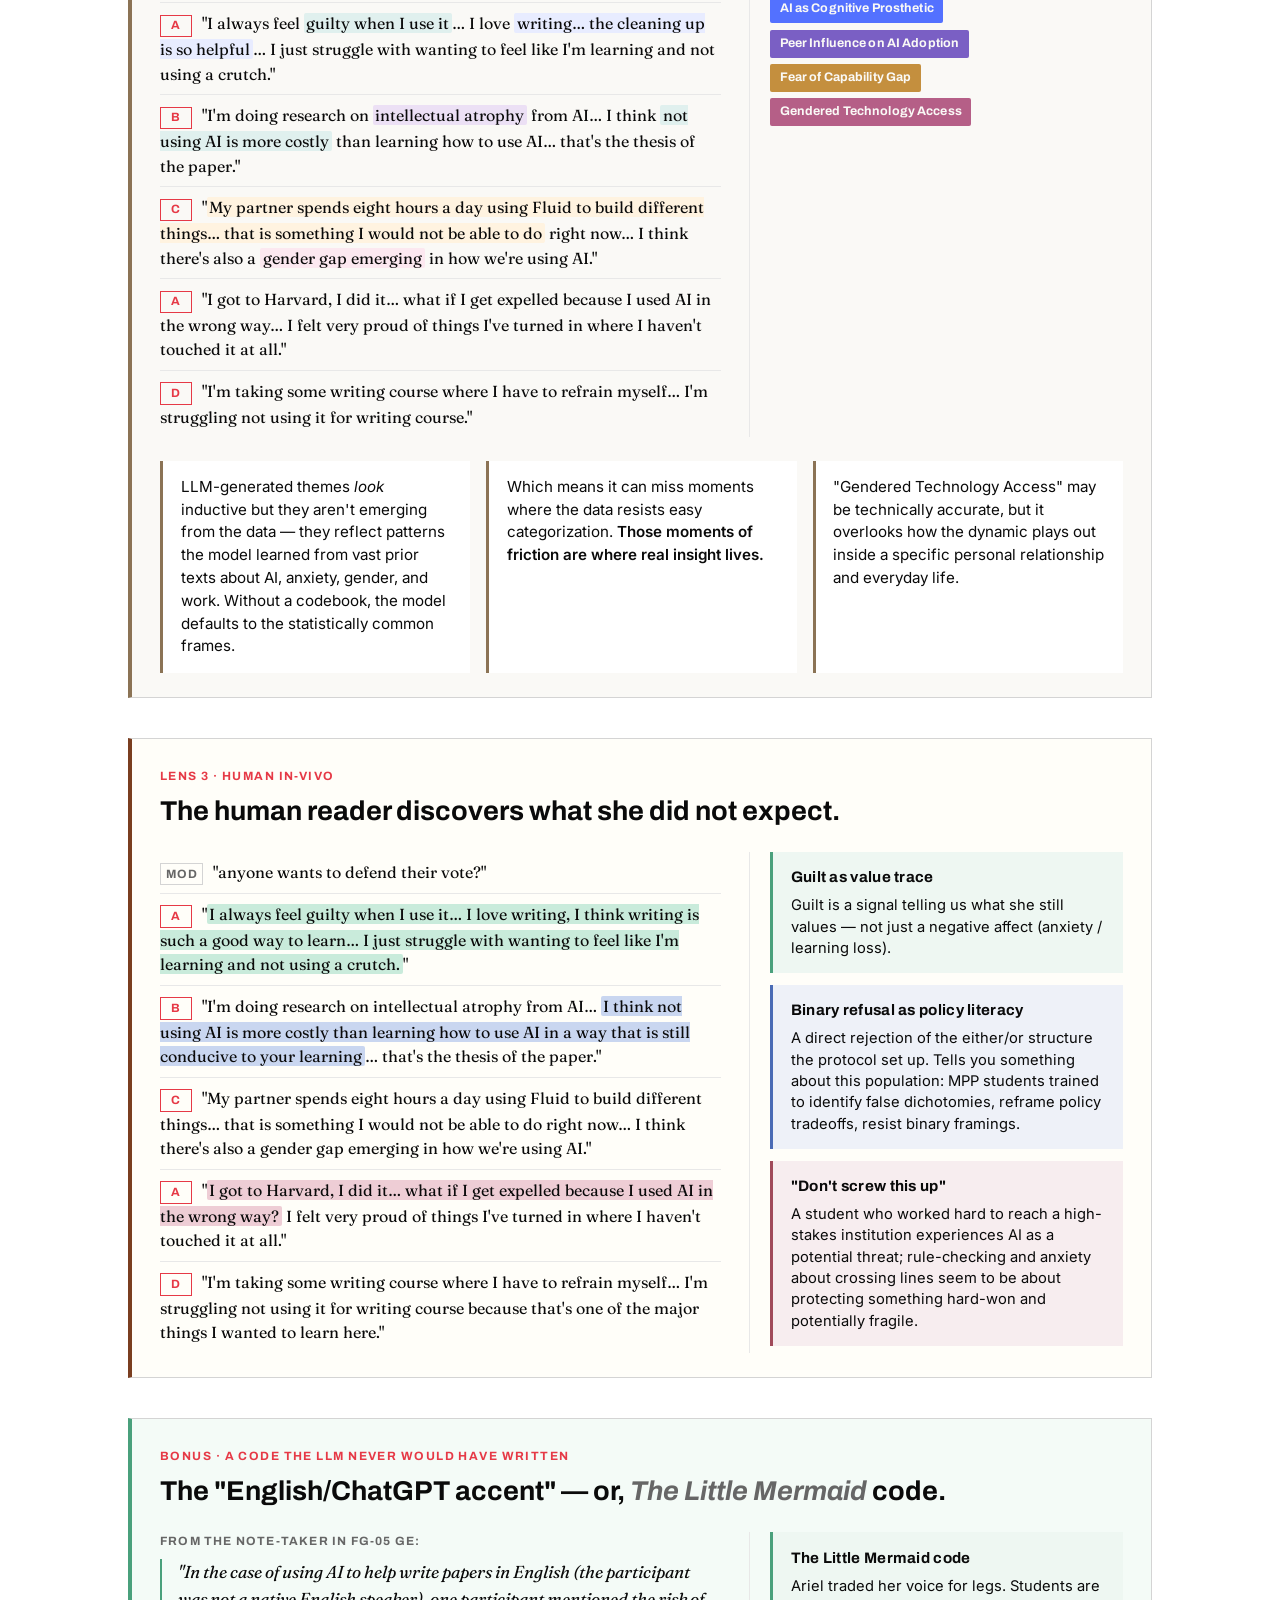
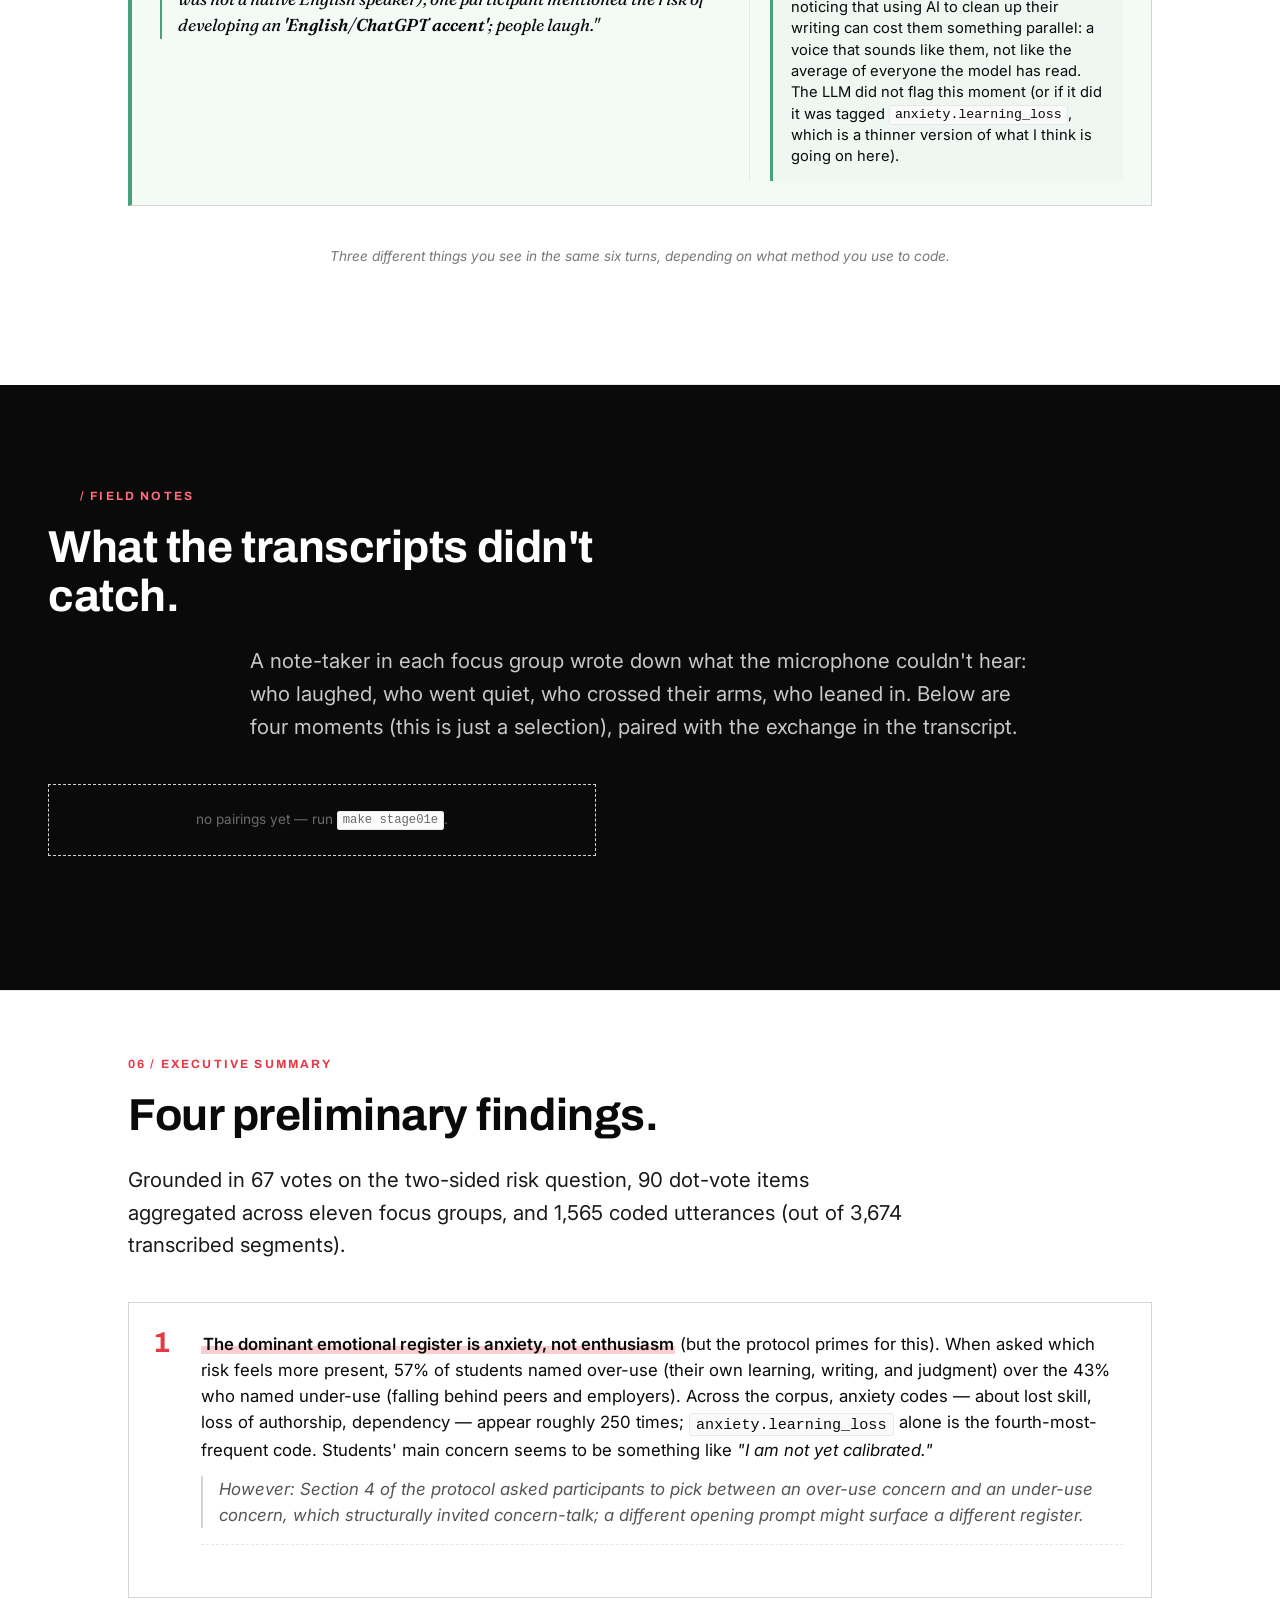
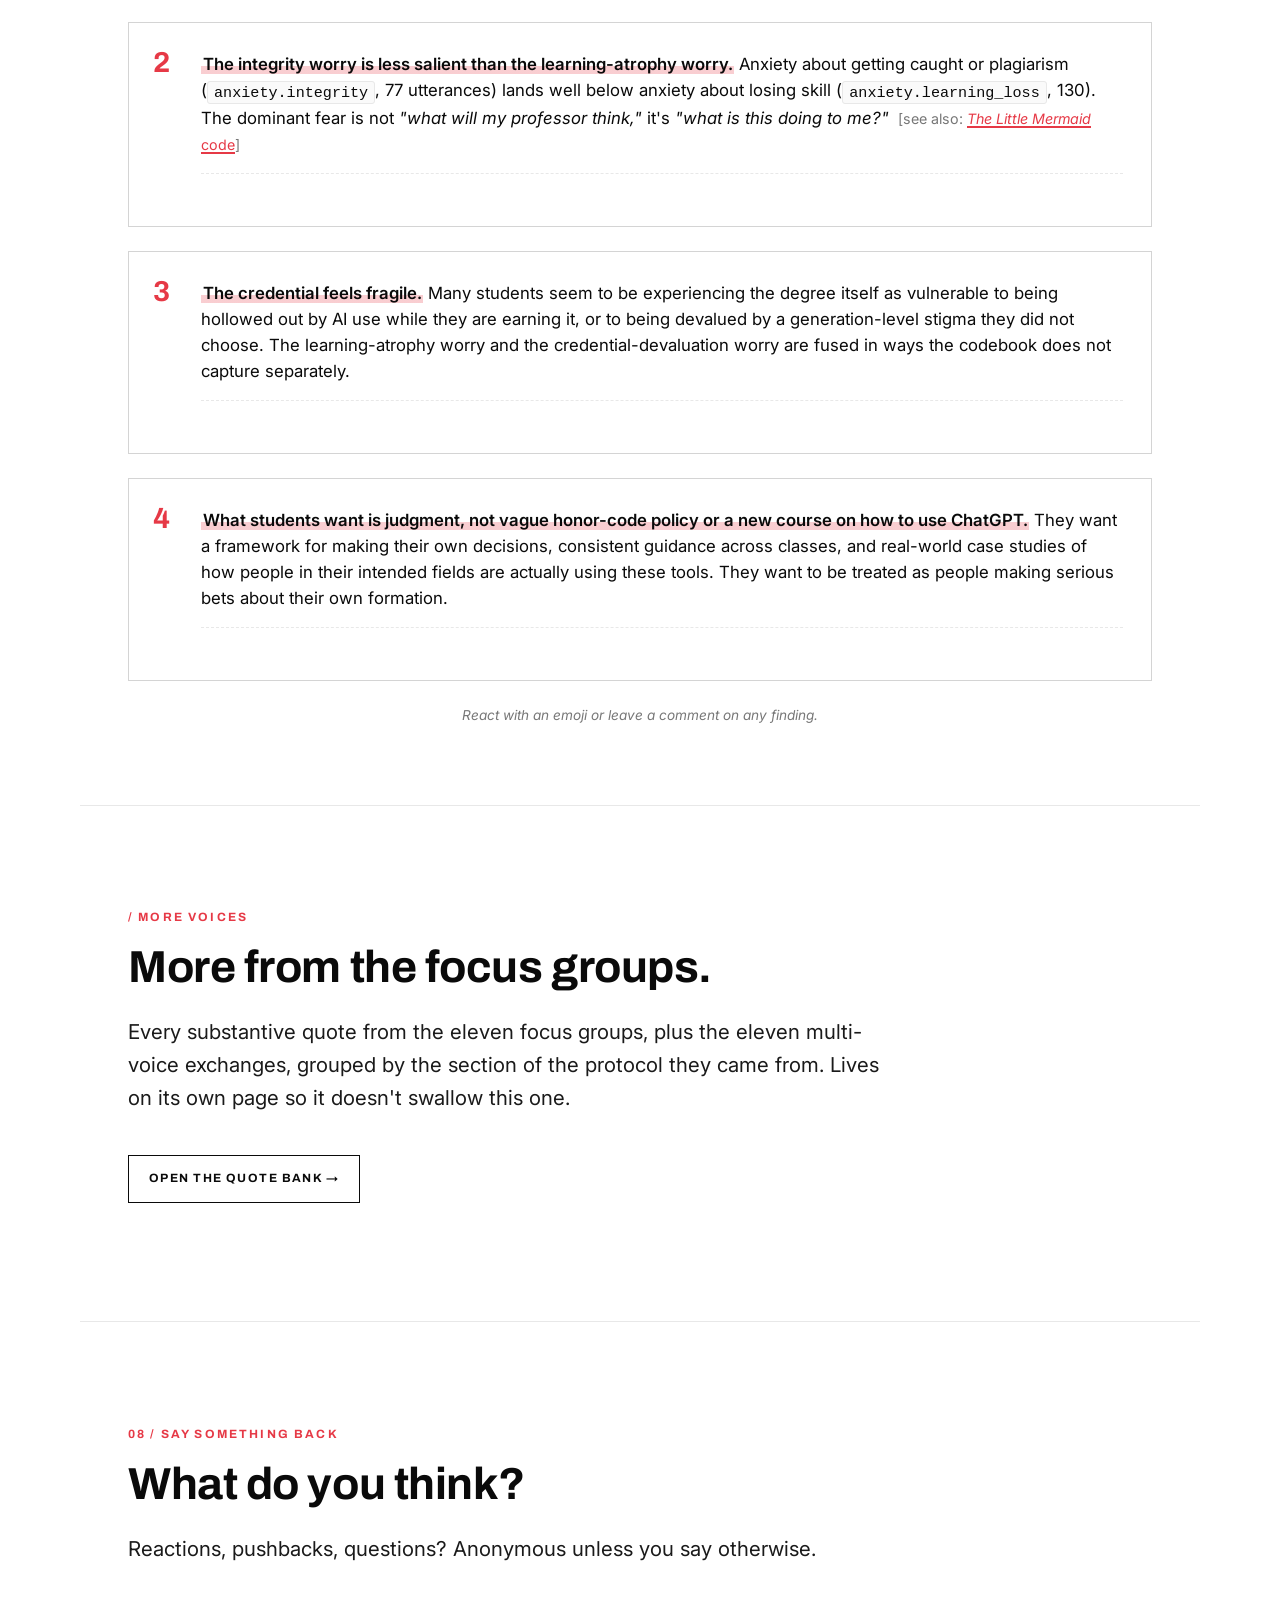
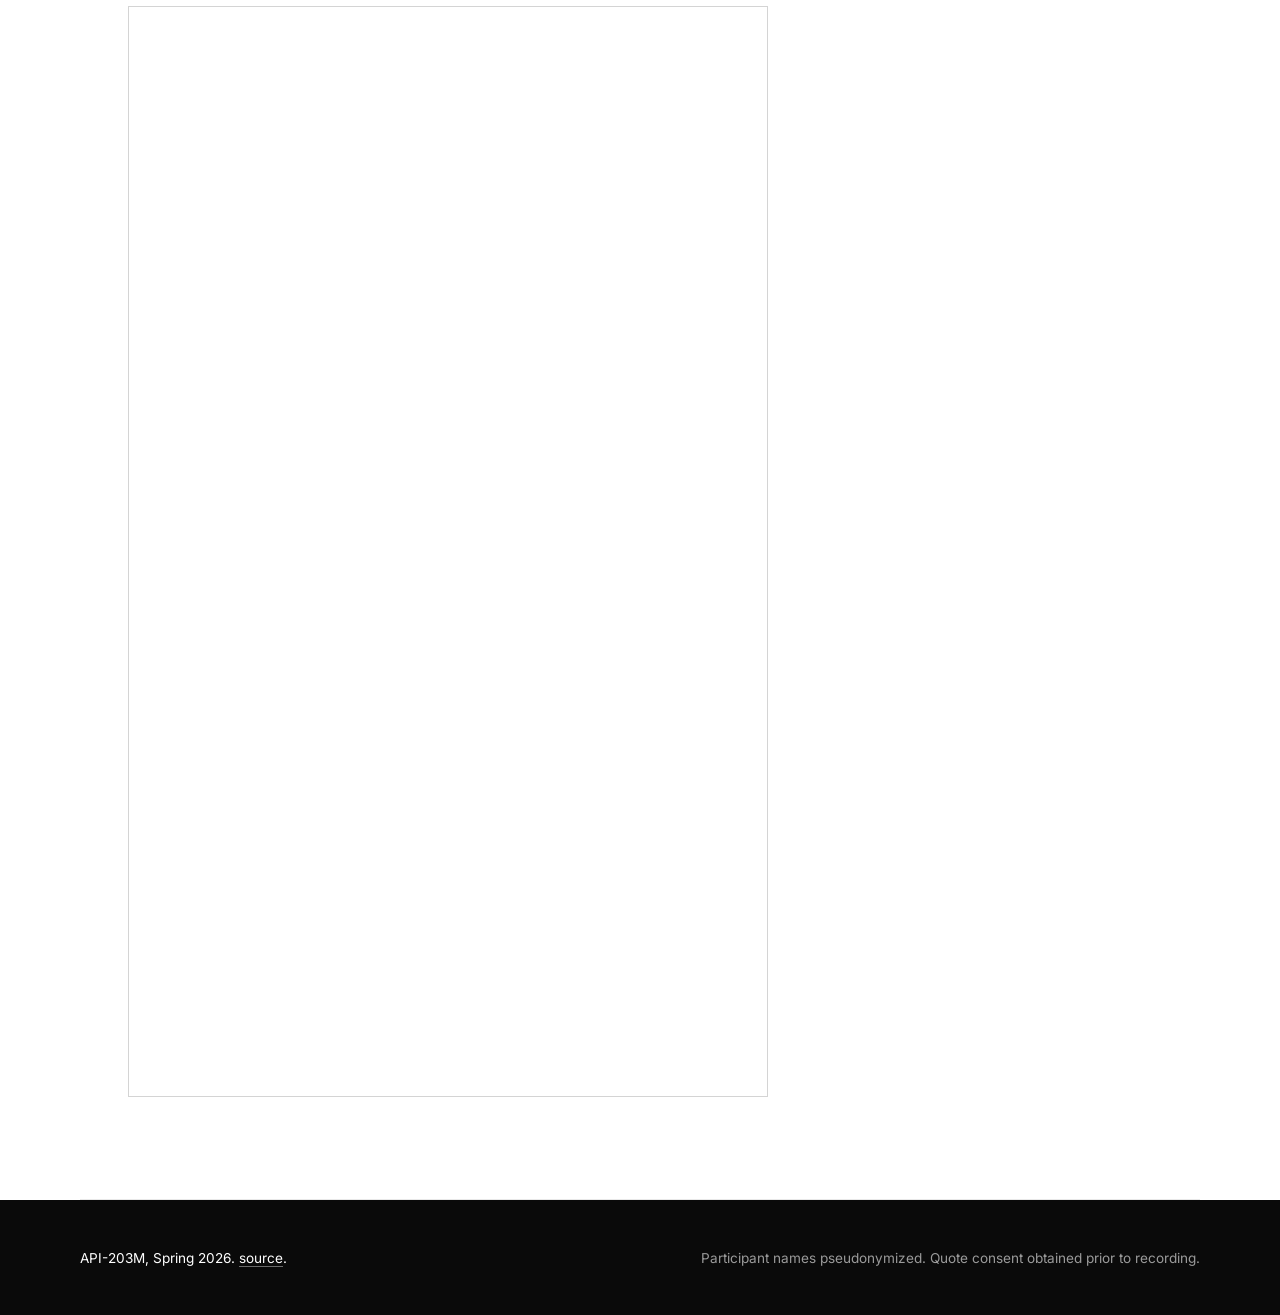
==== commit b5060bc5: "add per-finding inline comment feature" ====
--- a/index.html
+++ b/index.html
@@ -11,7 +11,7 @@
   <link rel="preconnect" href="https://fonts.gstatic.com" crossorigin>
   <link href="https://fonts.googleapis.com/css2?family=Archivo:wght@500;700;900&family=Inter:wght@300;400;500;600&family=Fraunces:opsz,wght@9..144,400;9..144,500&display=swap" rel="stylesheet">
 
-  <link rel="stylesheet" href="styles.css?v=20260415111448">
+  <link rel="stylesheet" href="styles.css?v=20260416082305">
 </head>
 <body>
 
@@ -403,6 +403,7 @@
         might surface a different register.
       </p>
       <div class="emoji-bar" data-target="dominant-anxiety"></div>
+      <div class="finding-comments" data-finding-target="dominant-anxiety"></div>
     </li>
 
     <li class="exec-finding" data-finding="integrity-vs-atrophy">
@@ -416,6 +417,7 @@
         <span class="exec-aside">[see also: <a href="#little-mermaid"><em>The Little Mermaid</em> code</a>]</span>
       </p>
       <div class="emoji-bar" data-target="integrity-vs-atrophy"></div>
+      <div class="finding-comments" data-finding-target="integrity-vs-atrophy"></div>
     </li>
 
     <li class="exec-finding" data-finding="credential-fragile">
@@ -428,6 +430,7 @@
         worry are fused in ways the codebook does not capture separately.
       </p>
       <div class="emoji-bar" data-target="credential-fragile"></div>
+      <div class="finding-comments" data-finding-target="credential-fragile"></div>
     </li>
 
     <li class="exec-finding" data-finding="what-students-want">
@@ -440,12 +443,13 @@
         formation.
       </p>
       <div class="emoji-bar" data-target="what-students-want"></div>
+      <div class="finding-comments" data-finding-target="what-students-want"></div>
     </li>
 
   </ol>
 
   <p class="exec-foot">
-    React to any finding with one emoji (your pick is sticky on this device).
+    React with an emoji or leave a comment on any finding.
   </p>
 </section>
 
@@ -544,6 +548,6 @@
   </form>
 </dialog>
 
-<script type="module" src="app.js?v=20260415111448"></script>
+<script type="module" src="app.js?v=20260416082305"></script>
 </body>
 </html>
--- a/styles.css
+++ b/styles.css
@@ -1883,6 +1883,100 @@
 }
 
 /* =====================================================================
+   Per-finding inline comments
+   ===================================================================== */
+.finding-comments { margin-top: 0.75rem; }
+
+.fc-toggle {
+  display: inline-flex;
+  align-items: center;
+  gap: 0.35rem;
+  font-family: var(--font-body);
+  font-size: 0.82rem;
+  font-weight: 500;
+  color: var(--mute);
+  background: none;
+  border: none;
+  cursor: pointer;
+  padding: 0.3rem 0;
+  transition: color 0.12s;
+}
+.fc-toggle:hover { color: var(--ink); }
+.fc-toggle-open { color: var(--ink); }
+.fc-toggle-icon { font-size: 0.95rem; }
+
+.fc-area {
+  margin-top: 0.75rem;
+  padding-top: 0.75rem;
+  border-top: 1px dashed var(--rule);
+}
+
+.fc-form { display: grid; gap: 0.5rem; }
+
+.fc-input {
+  font-family: var(--font-body);
+  font-size: 0.92rem;
+  padding: 0.6rem 0.8rem;
+  border: 1px solid var(--rule-strong);
+  background: var(--paper);
+  resize: vertical;
+  min-height: 2.5rem;
+  line-height: 1.5;
+  color: var(--ink);
+}
+.fc-input:focus { outline: none; border-color: var(--ink); }
+.fc-input::placeholder { color: var(--mute-soft); }
+
+.fc-form-footer {
+  display: flex;
+  justify-content: space-between;
+  align-items: center;
+}
+.fc-char-count {
+  font-size: 0.72rem;
+  color: var(--mute-soft);
+}
+.fc-submit {
+  font-family: var(--font-body);
+  font-size: 0.8rem;
+  font-weight: 500;
+  padding: 0.4rem 0.9rem;
+  background: var(--ink);
+  color: var(--paper);
+  border: 1px solid var(--ink);
+  cursor: pointer;
+  transition: background 0.12s;
+}
+.fc-submit:hover { background: var(--accent); border-color: var(--accent); }
+
+.fc-list { margin-top: 0.85rem; display: grid; gap: 0.5rem; }
+
+.fc-comment {
+  padding: 0.65rem 0;
+  border-top: 1px solid var(--rule);
+}
+.fc-comment:first-child { border-top: none; }
+.fc-comment-meta {
+  font-size: 0.68rem;
+  color: var(--mute);
+  letter-spacing: 0.04em;
+  text-transform: uppercase;
+  margin-bottom: 0.25rem;
+}
+.fc-comment-body {
+  font-size: 0.92rem;
+  line-height: 1.5;
+  white-space: pre-wrap;
+}
+
+.fc-empty {
+  font-size: 0.82rem;
+  color: var(--mute-soft);
+  font-style: italic;
+  padding: 0.5rem 0;
+}
+
+/* =====================================================================
    Responsive
    ===================================================================== */
 @media (max-width: 820px) {
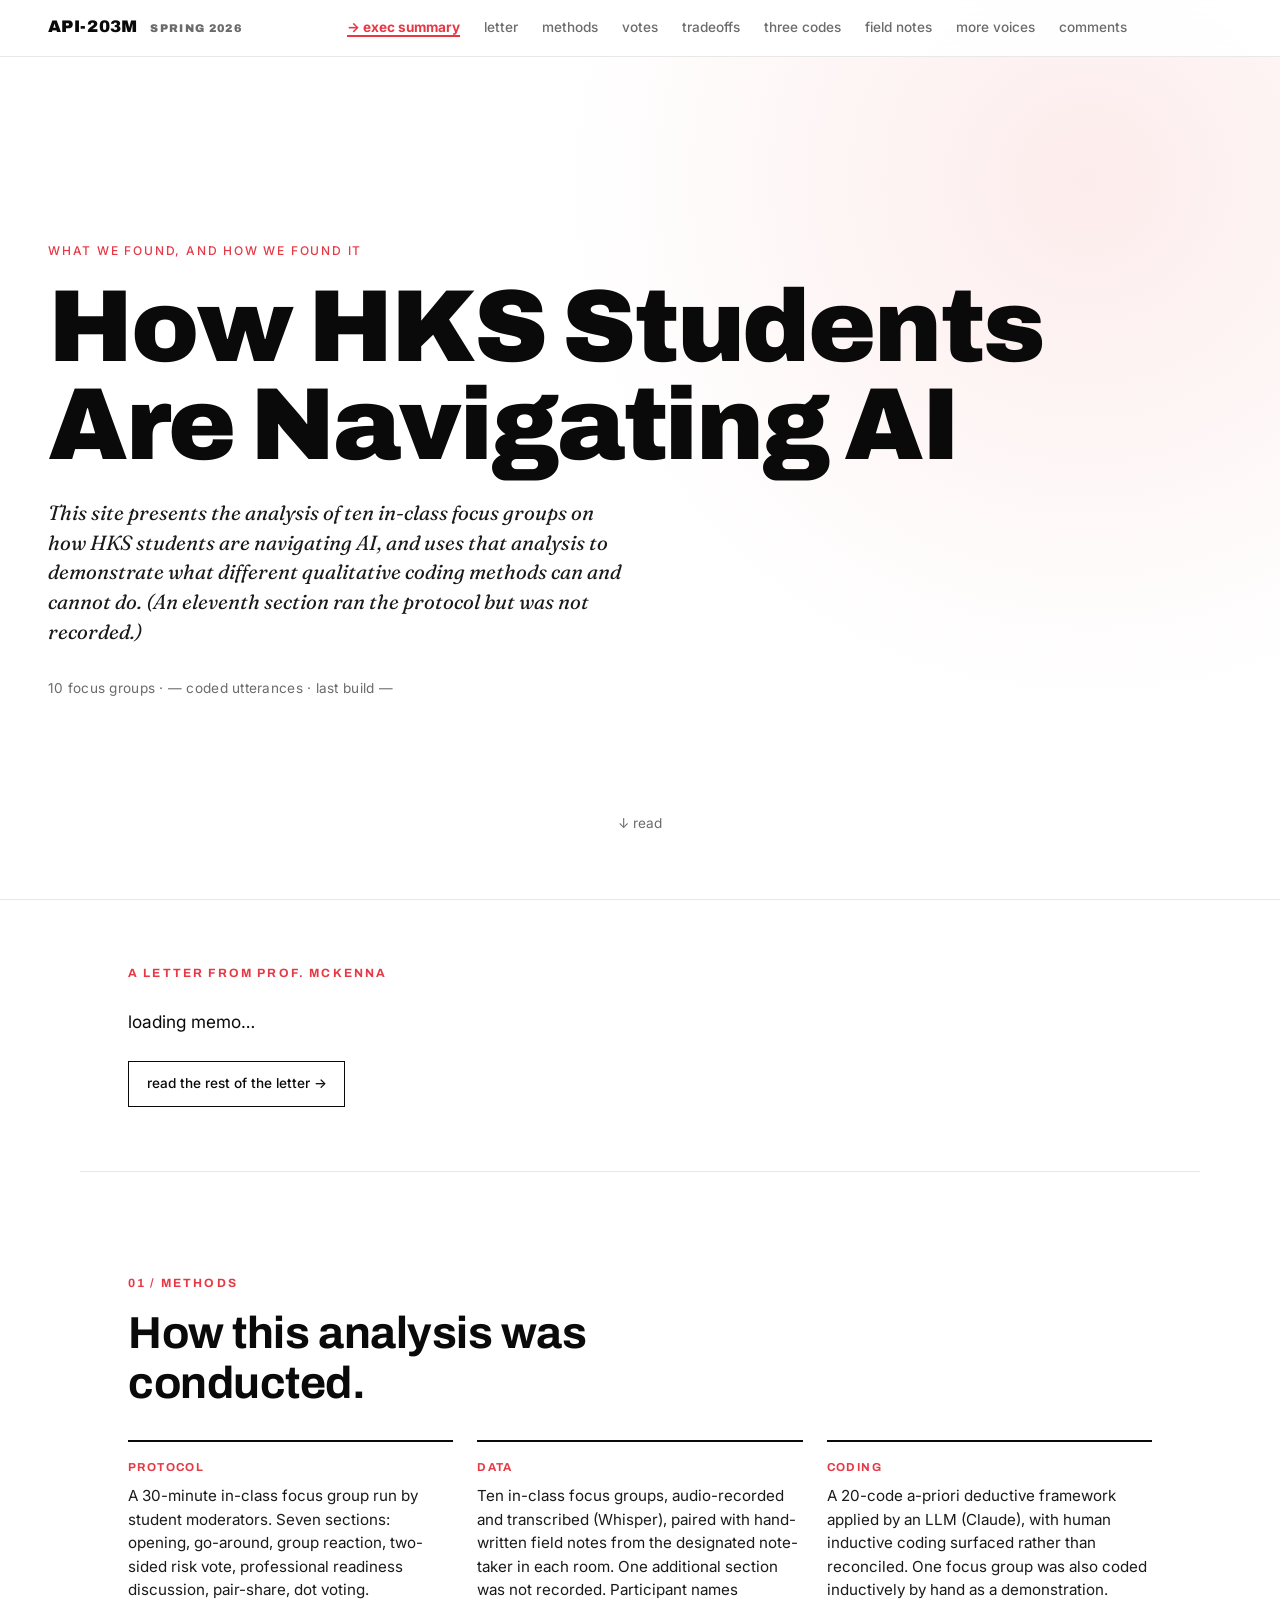
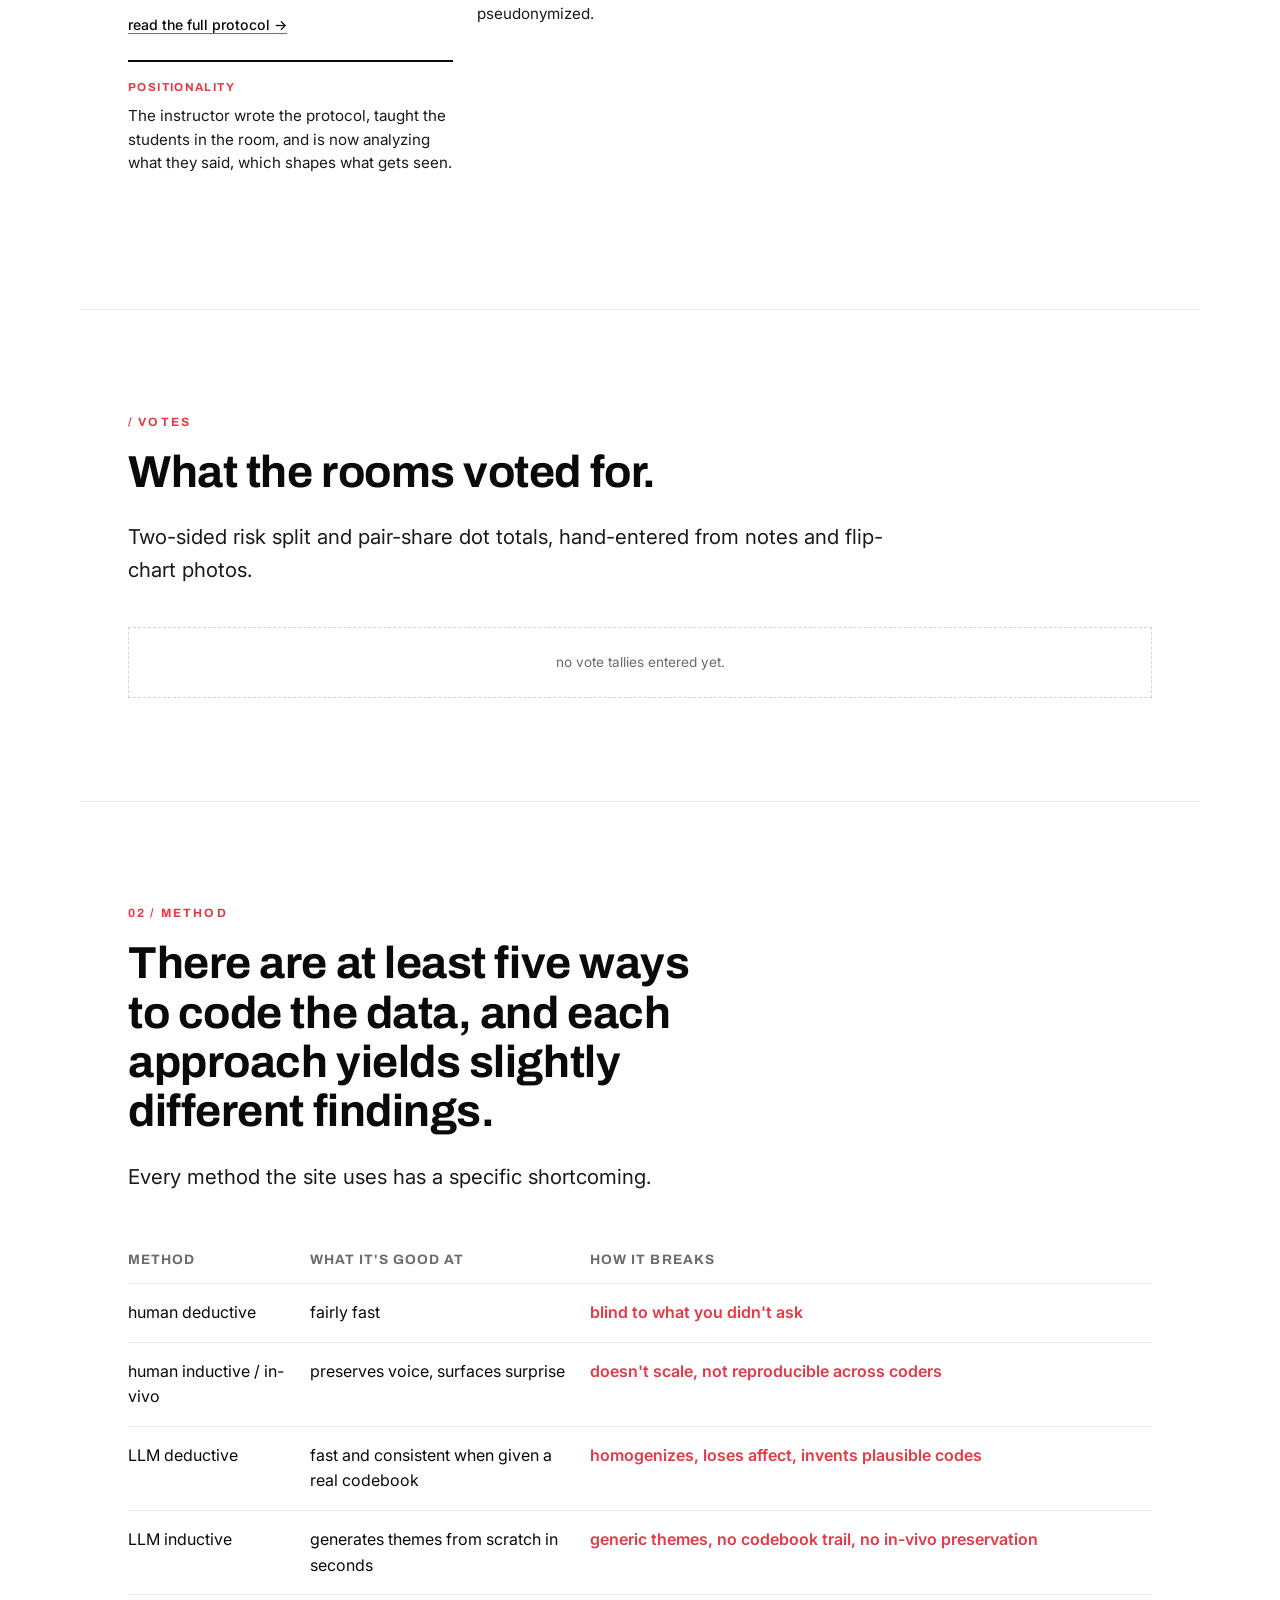
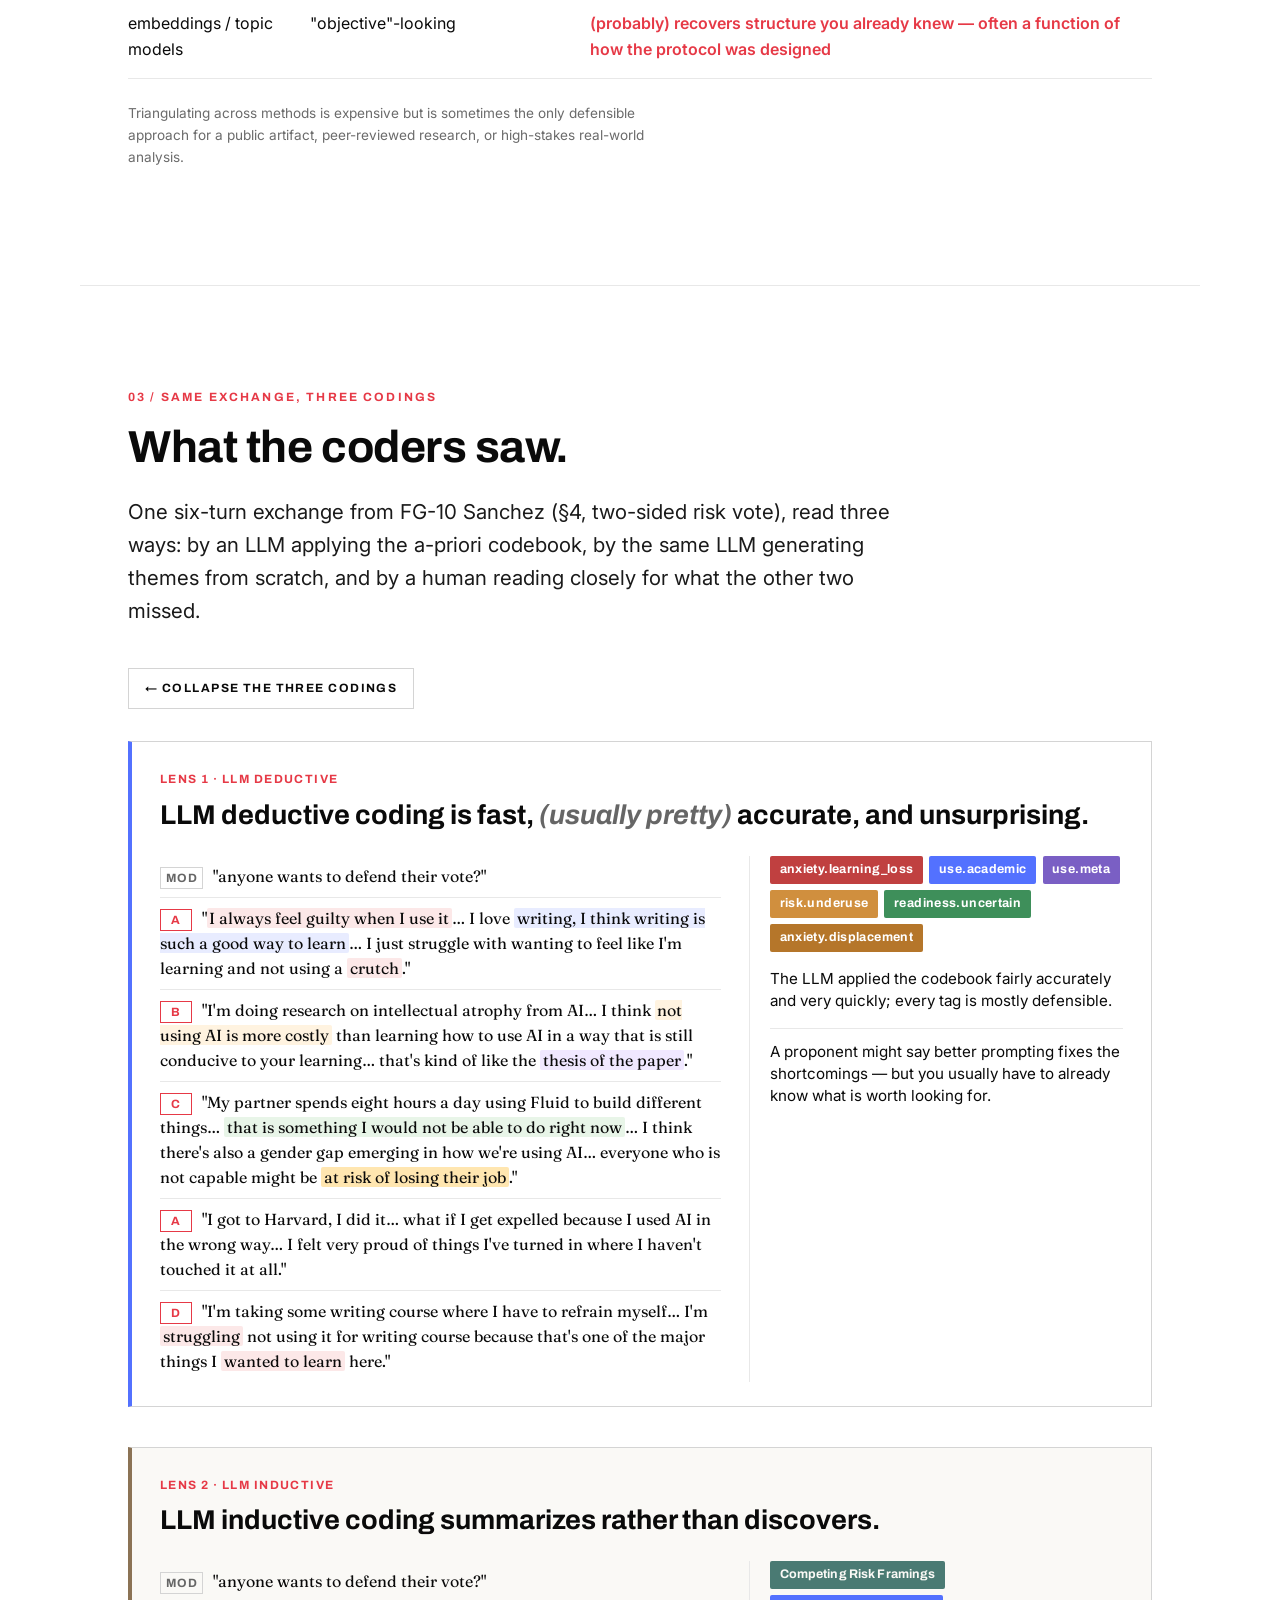
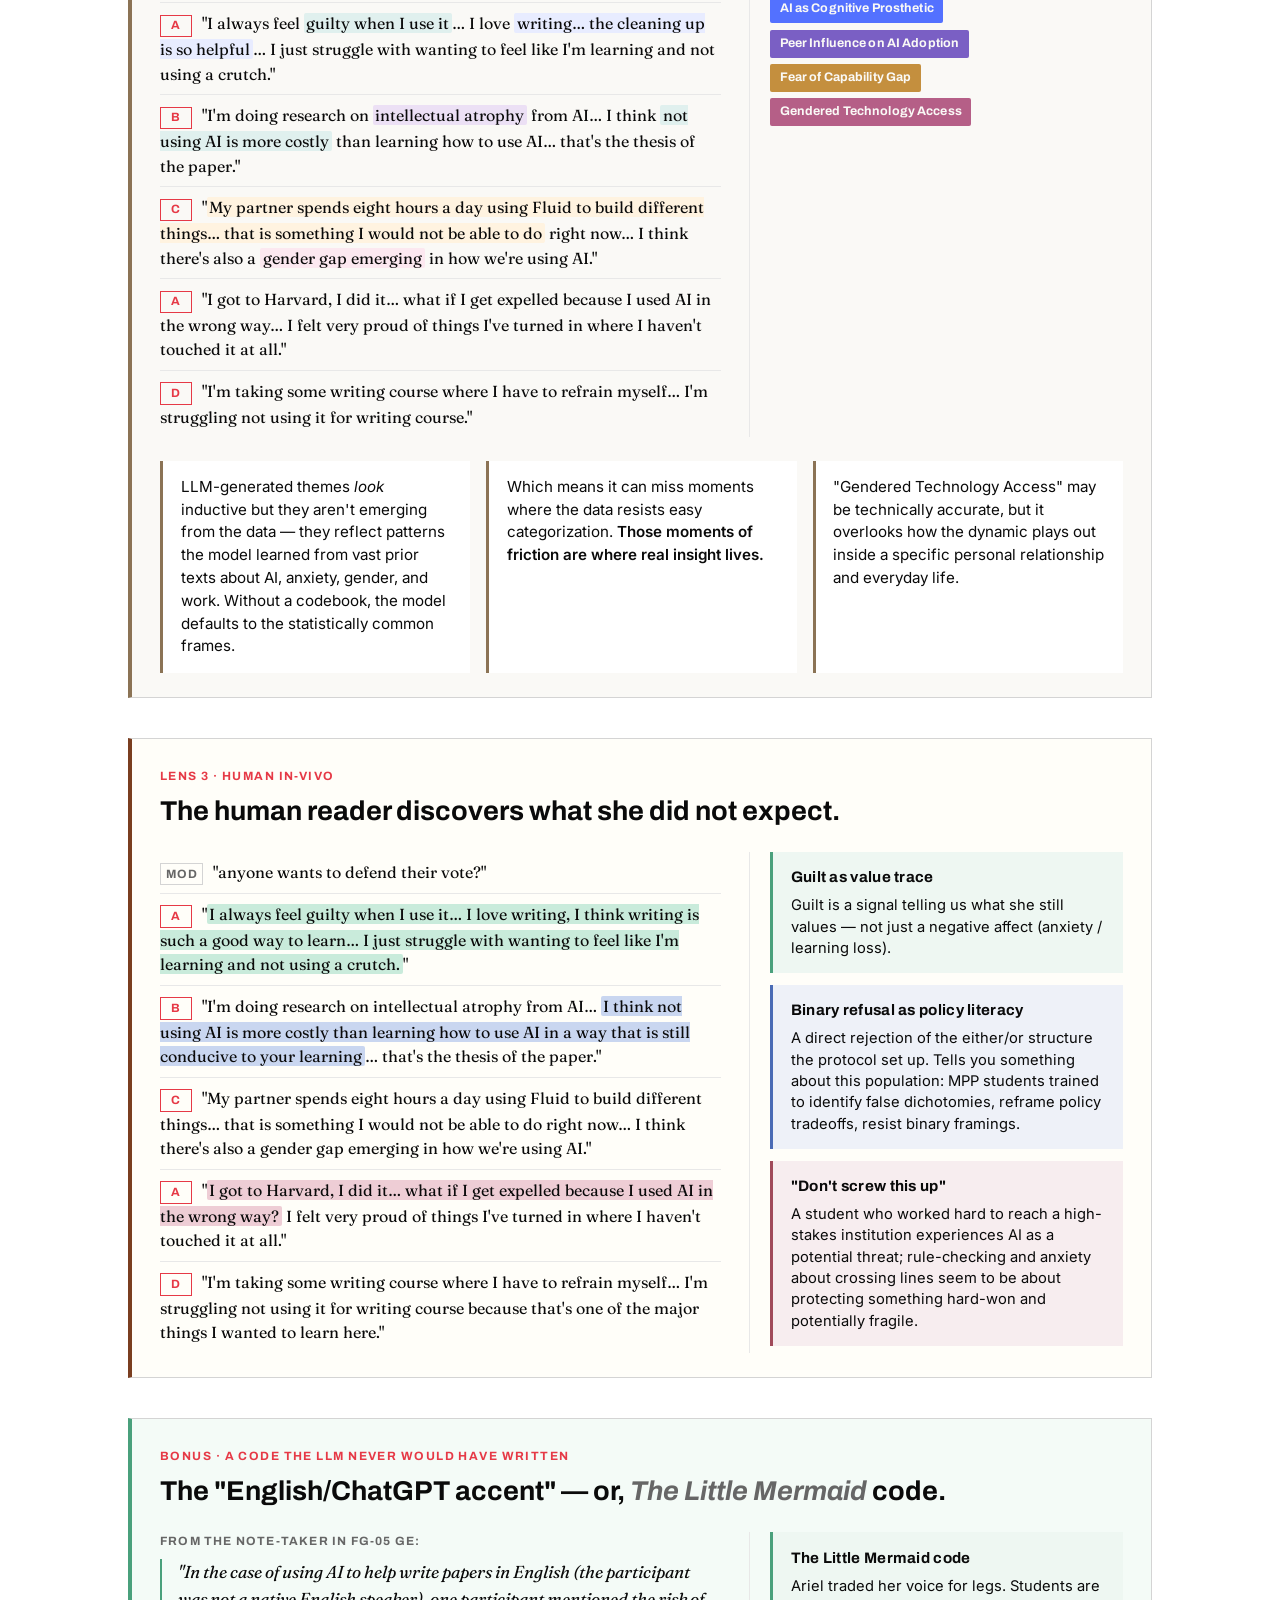
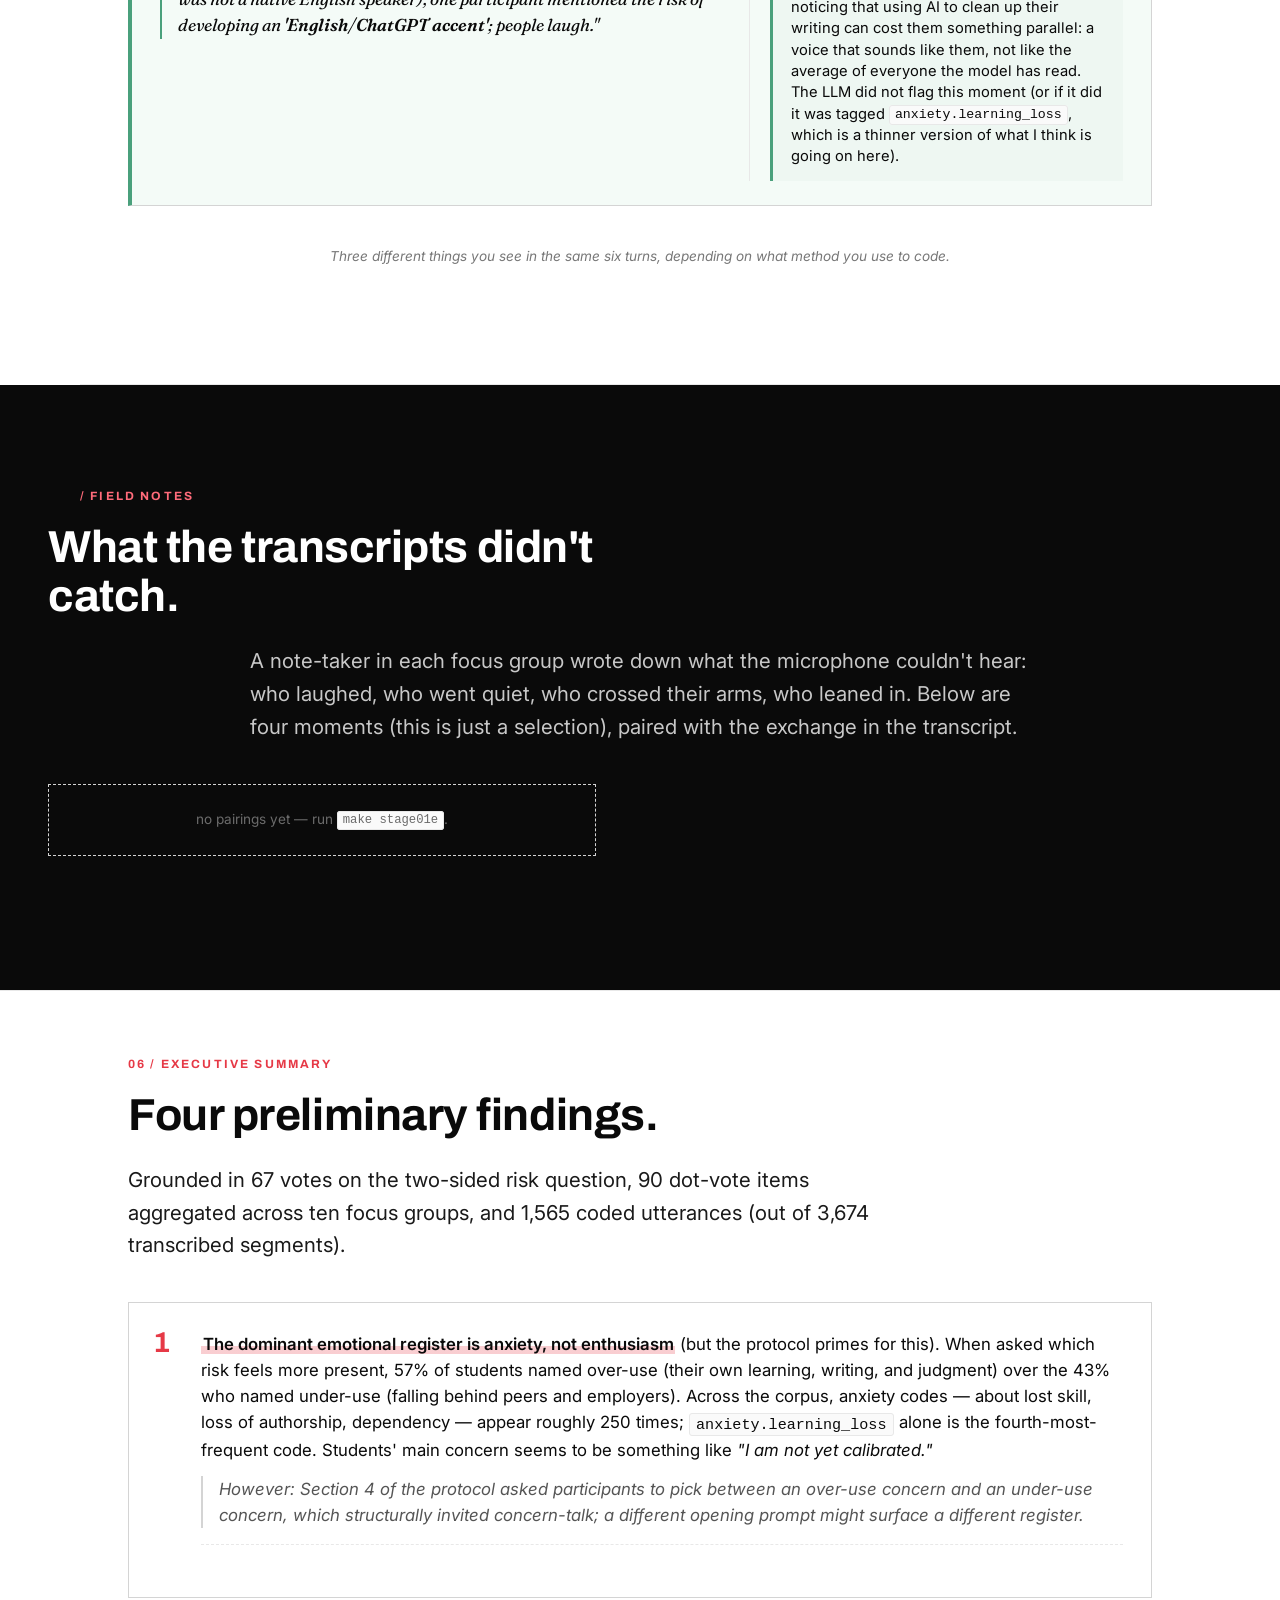
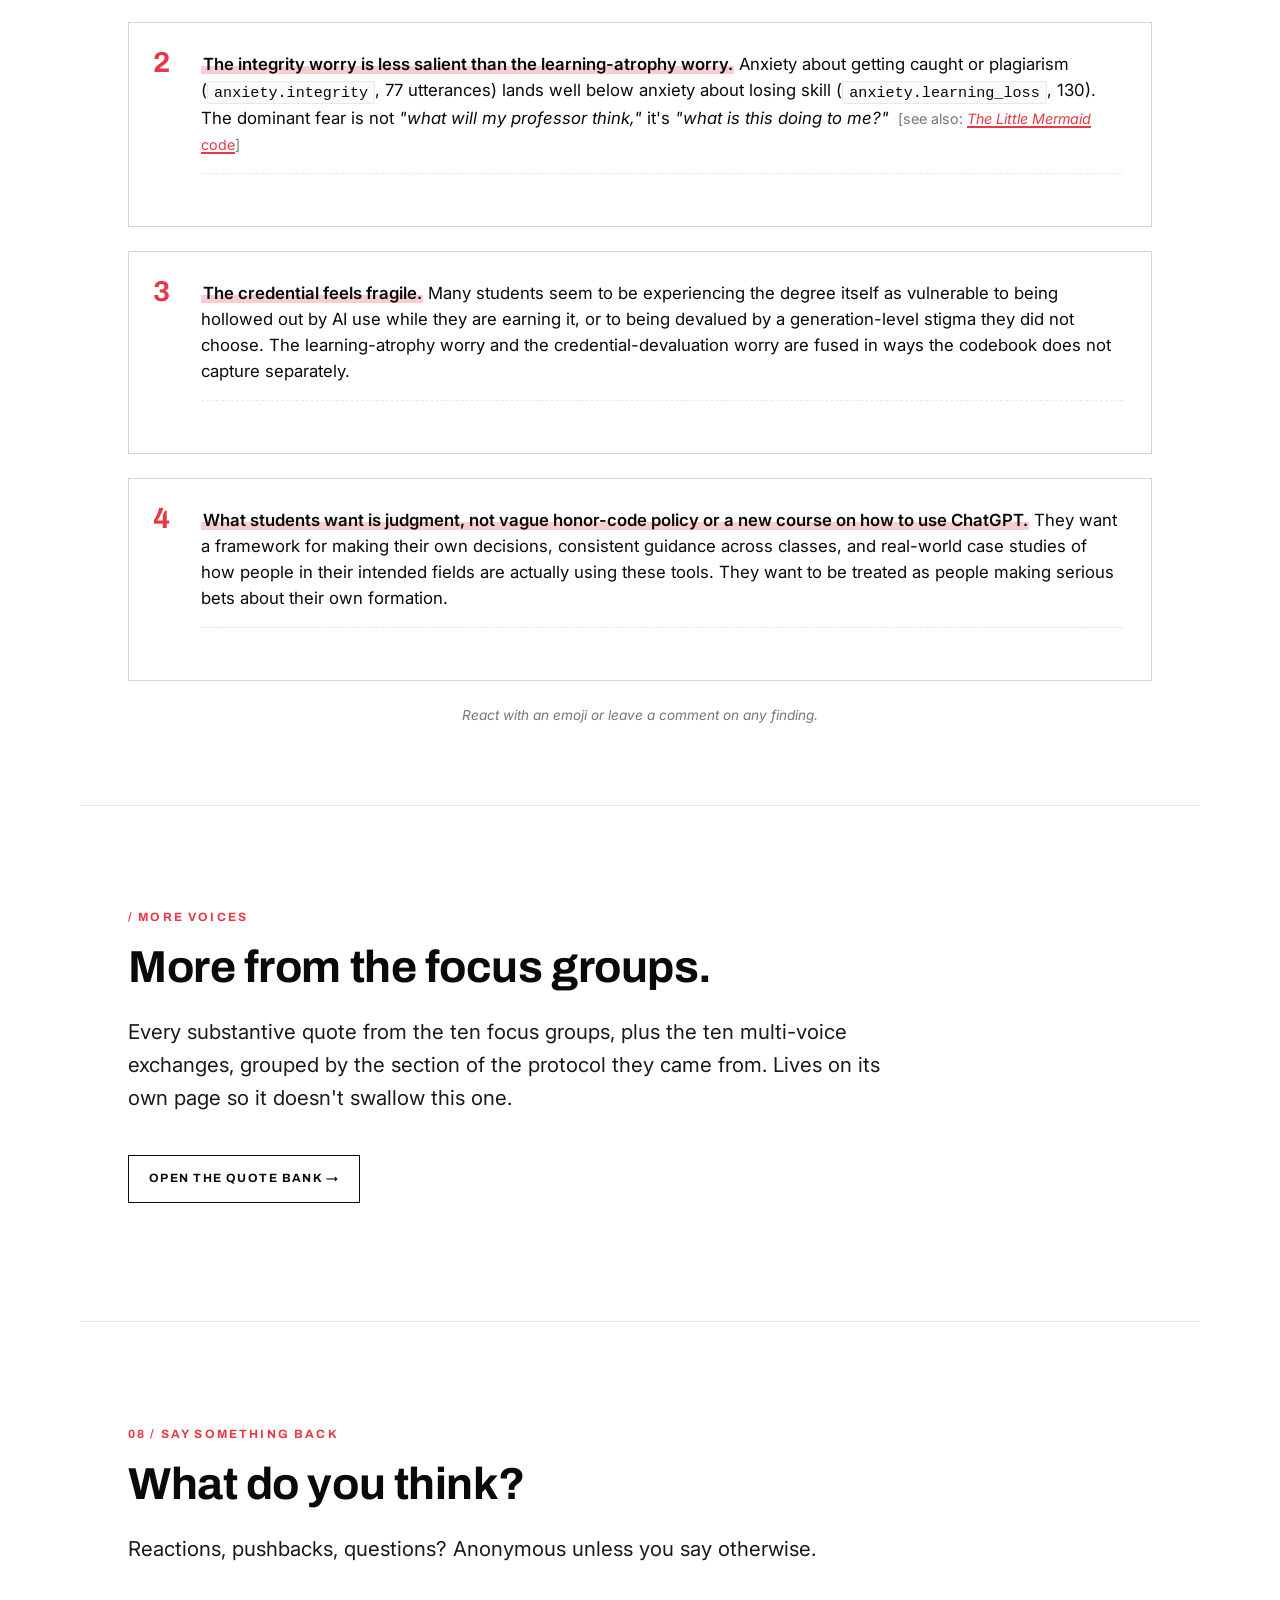
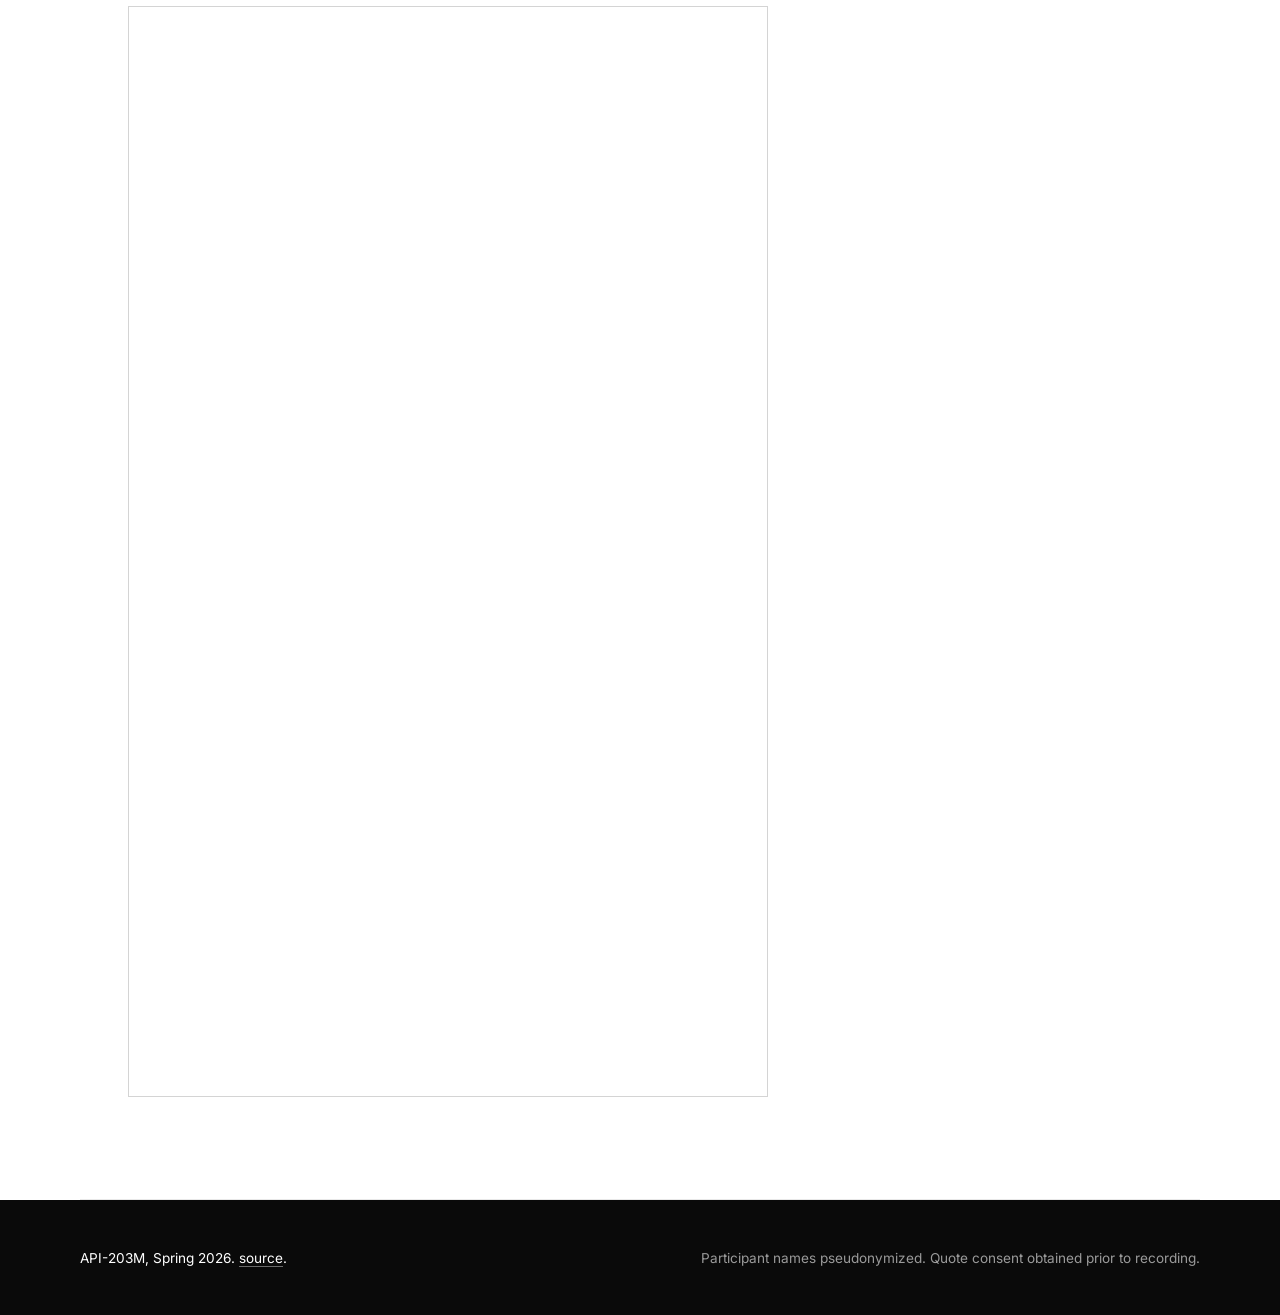
==== commit 1664f387: "fix FG count: eleven → ten (one section not recorded)" ====
--- a/index.html
+++ b/index.html
@@ -11,7 +11,7 @@
   <link rel="preconnect" href="https://fonts.gstatic.com" crossorigin>
   <link href="https://fonts.googleapis.com/css2?family=Archivo:wght@500;700;900&family=Inter:wght@300;400;500;600&family=Fraunces:opsz,wght@9..144,400;9..144,500&display=swap" rel="stylesheet">
 
-  <link rel="stylesheet" href="styles.css?v=20260416082305">
+  <link rel="stylesheet" href="styles.css?v=20260416170917">
 </head>
 <body>
 
@@ -44,13 +44,13 @@
     <div class="hero-meta">What we found, and how we found it</div>
     <h1>How HKS Students<br>Are Navigating AI</h1>
     <p class="hero-lede">
-      This site presents the analysis of eleven in-class focus groups on
+      This site presents the analysis of ten in-class focus groups on
       how HKS students are navigating AI, and uses that analysis to
       demonstrate what different qualitative coding methods can and cannot
-      do.
+      do. (An eleventh section ran the protocol but was not recorded.)
     </p>
     <div class="hero-fg-count">
-      <span id="fg-count">—</span> focus groups ·
+      <span id="fg-count">10</span> focus groups ·
       <span id="segment-count">—</span> coded utterances ·
       last build <span id="build-time">—</span>
     </div>
@@ -91,9 +91,10 @@
     <div class="methods-item">
       <div class="methods-item-label">data</div>
       <div class="methods-item-body">
-        Eleven in-class focus groups, audio-recorded and transcribed
+        Ten in-class focus groups, audio-recorded and transcribed
         (Whisper), paired with hand-written field notes from the designated
-        note-taker in each room. Participant names pseudonymized.
+        note-taker in each room. One additional section was not recorded.
+        Participant names pseudonymized.
       </div>
     </div>
     <div class="methods-item">
@@ -378,7 +379,7 @@
   <h2>Four preliminary findings.</h2>
   <p class="section-lede">
     Grounded in 67 votes on the two-sided risk question, 90 dot-vote items
-    aggregated across eleven focus groups, and 1,565 coded utterances (out
+    aggregated across ten focus groups, and 1,565 coded utterances (out
     of 3,674 transcribed segments).
   </p>
 
@@ -460,7 +461,7 @@
   <div class="section-label">/ more voices</div>
   <h2>More from the focus groups.</h2>
   <p class="section-lede">
-    Every substantive quote from the eleven focus groups, plus the eleven
+    Every substantive quote from the ten focus groups, plus the ten
     multi-voice exchanges, grouped by the section of the protocol they
     came from. Lives on its own page so it doesn't swallow this one.
   </p>
@@ -548,6 +549,6 @@
   </form>
 </dialog>
 
-<script type="module" src="app.js?v=20260416082305"></script>
+<script type="module" src="app.js?v=20260416170917"></script>
 </body>
 </html>
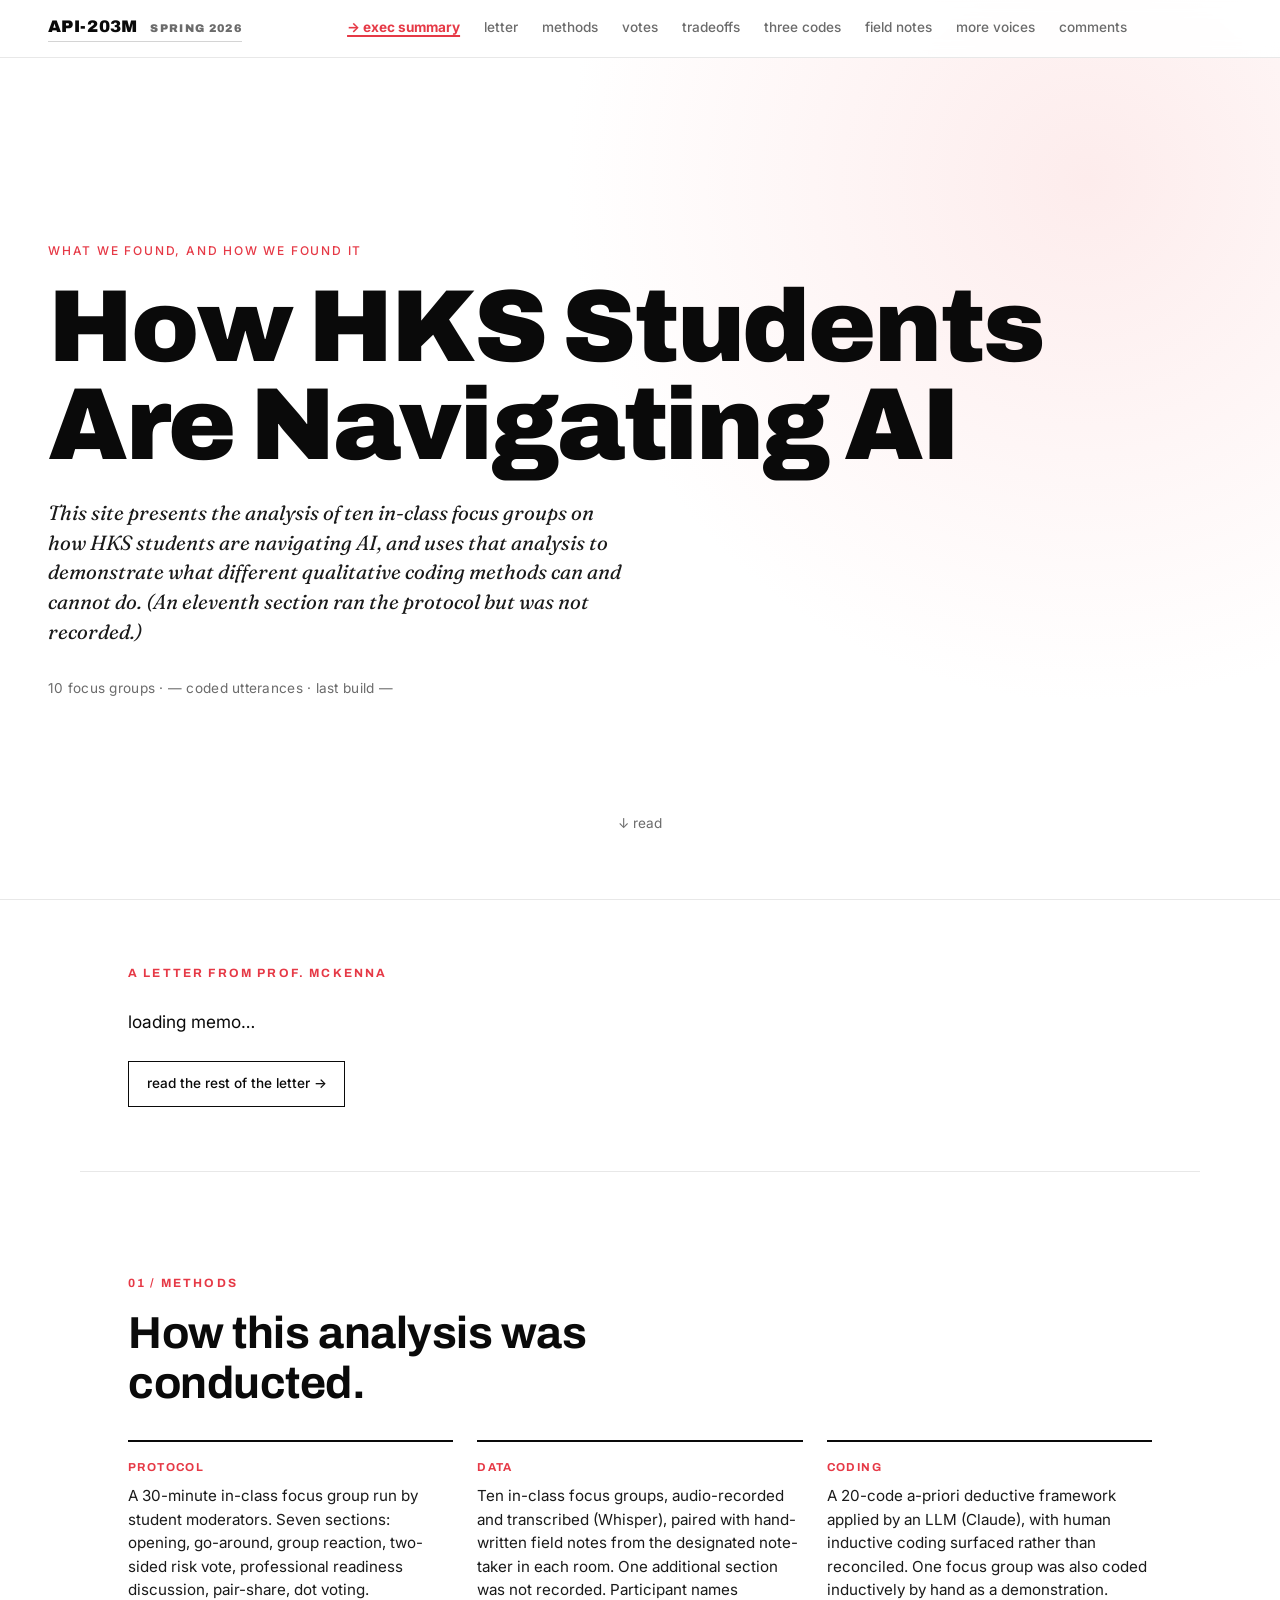
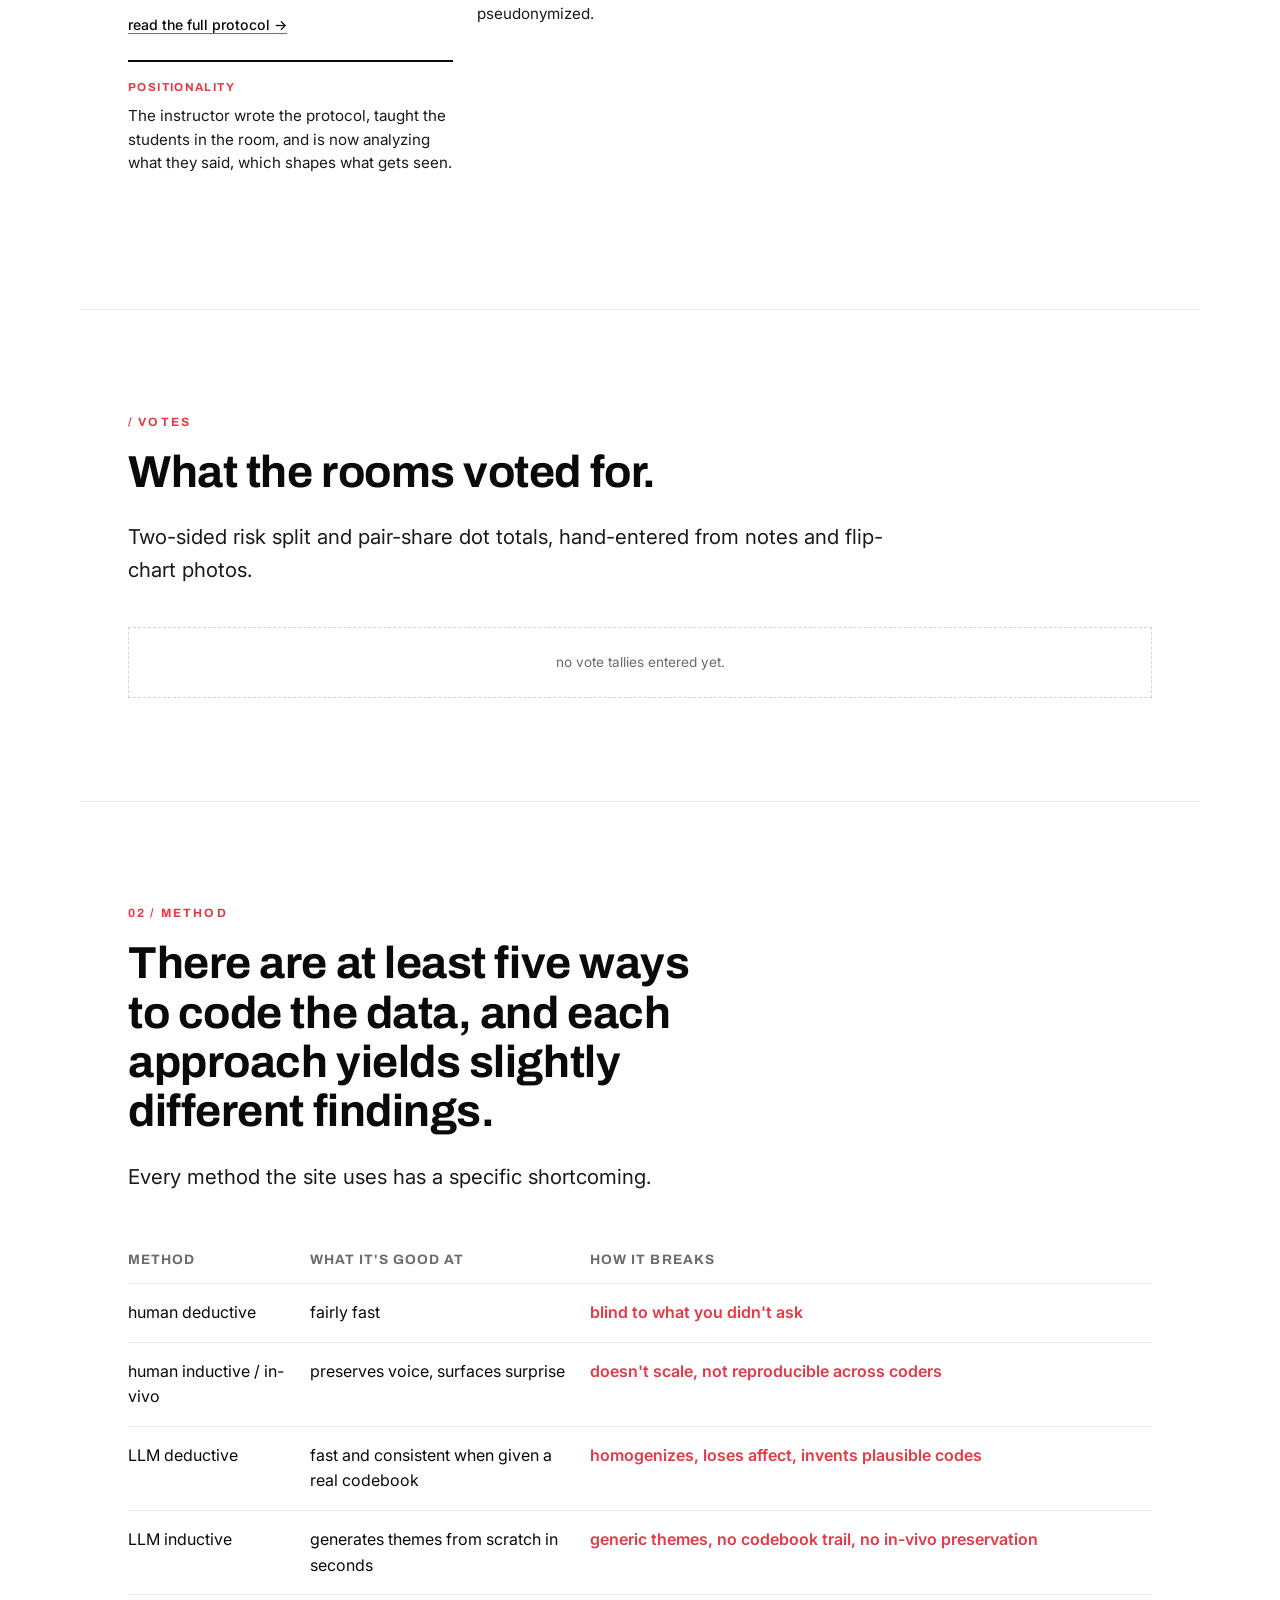
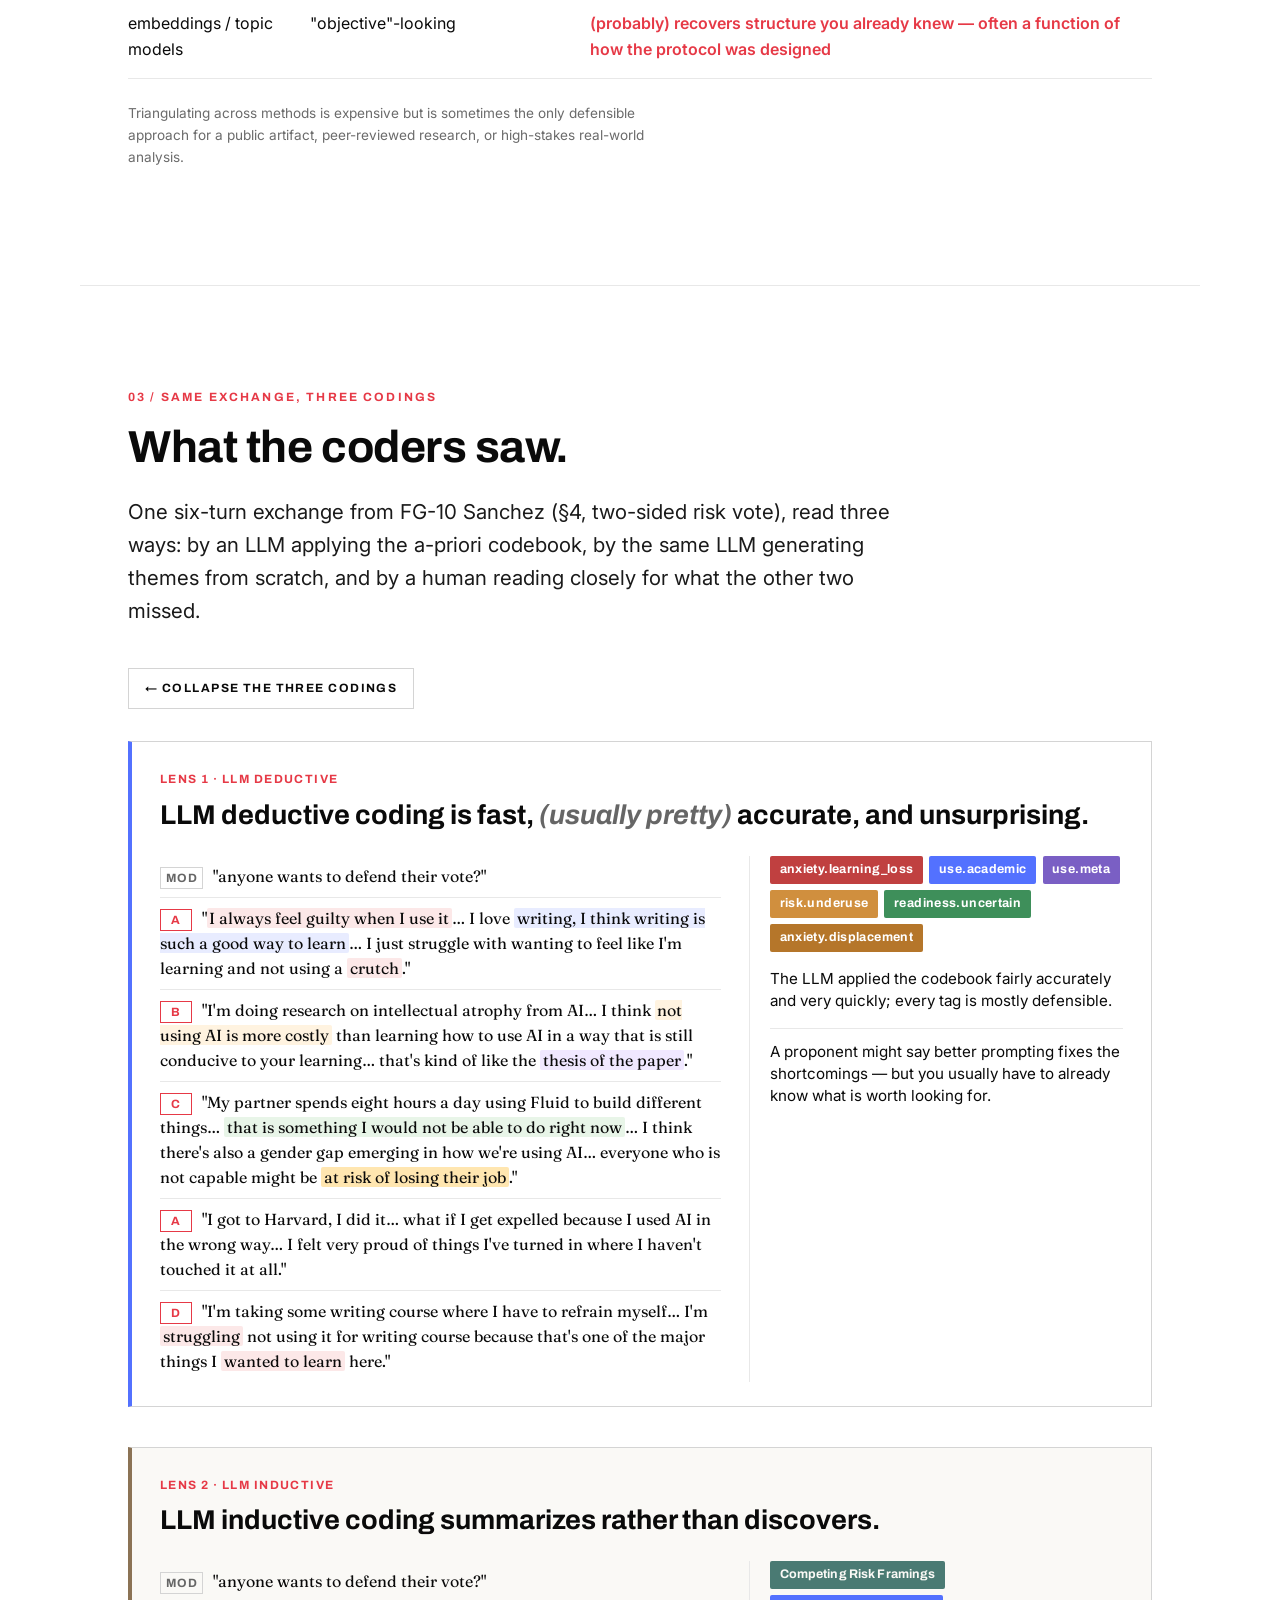
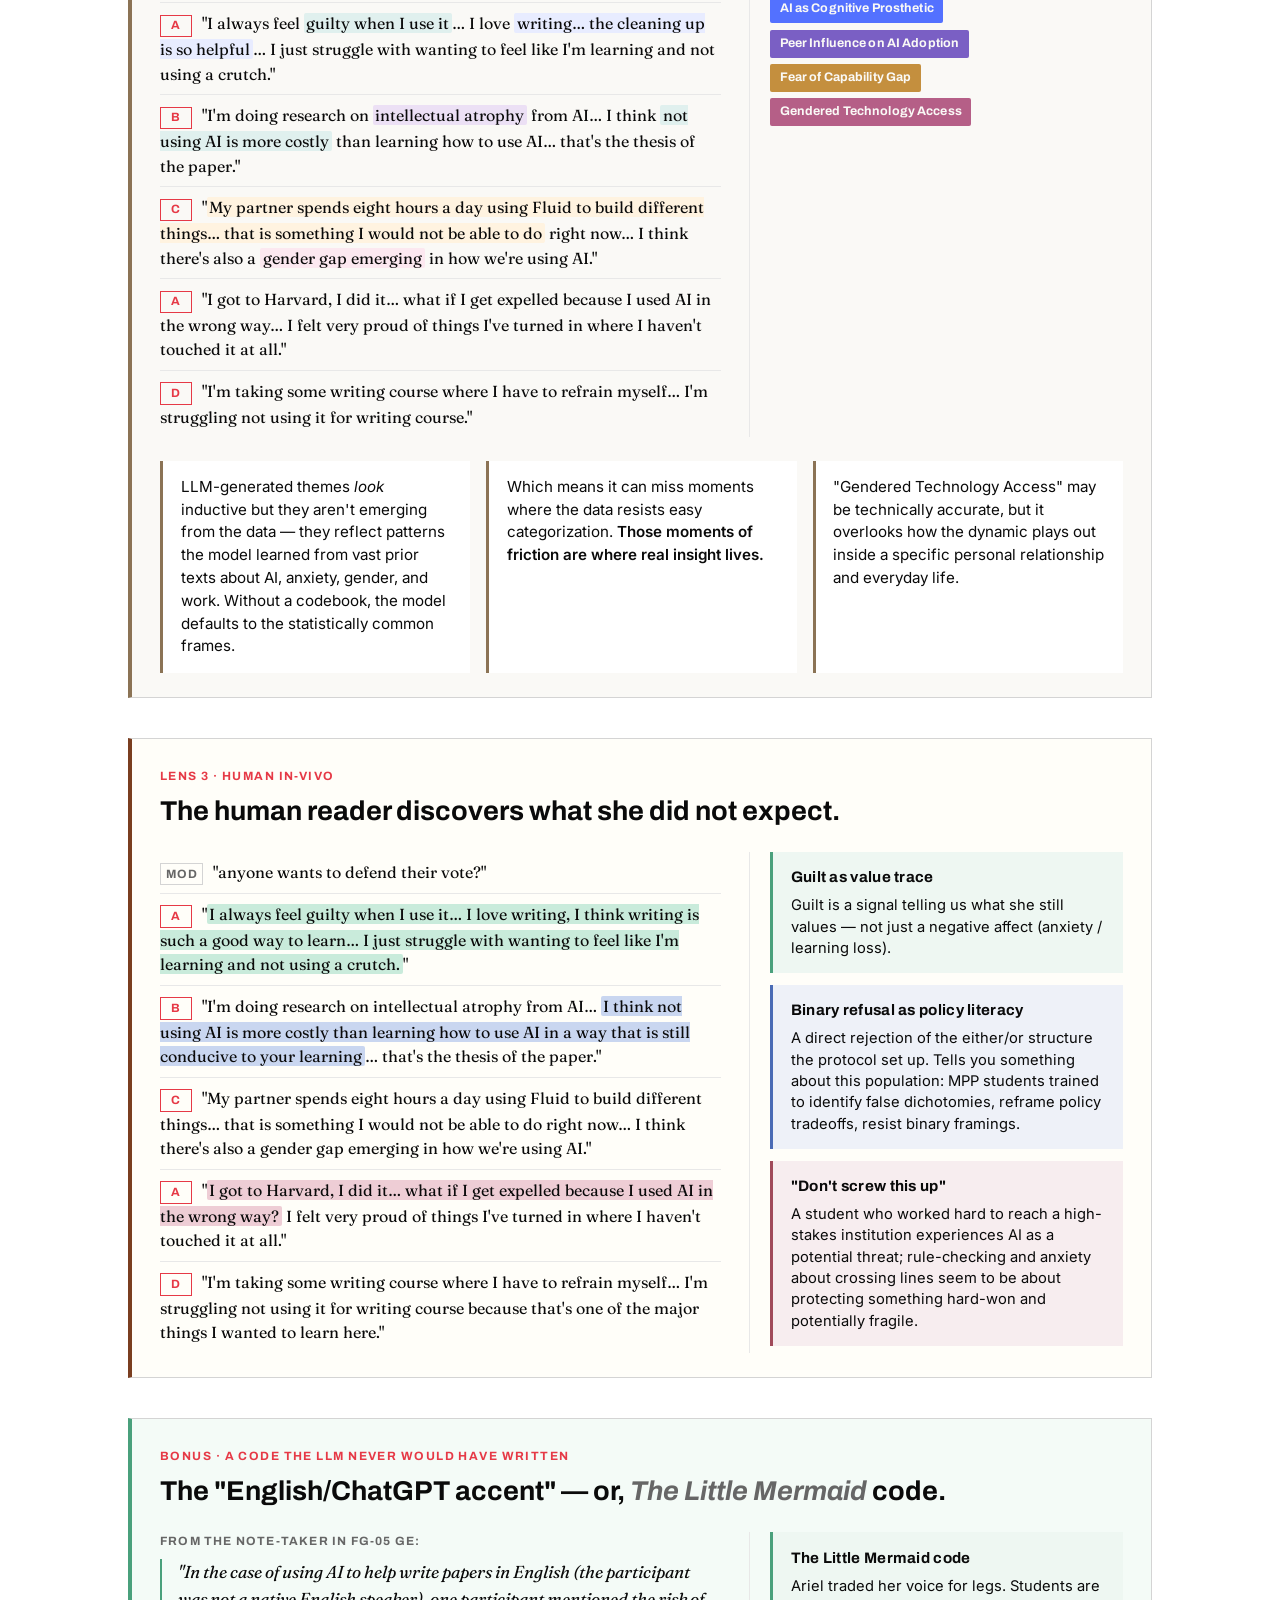
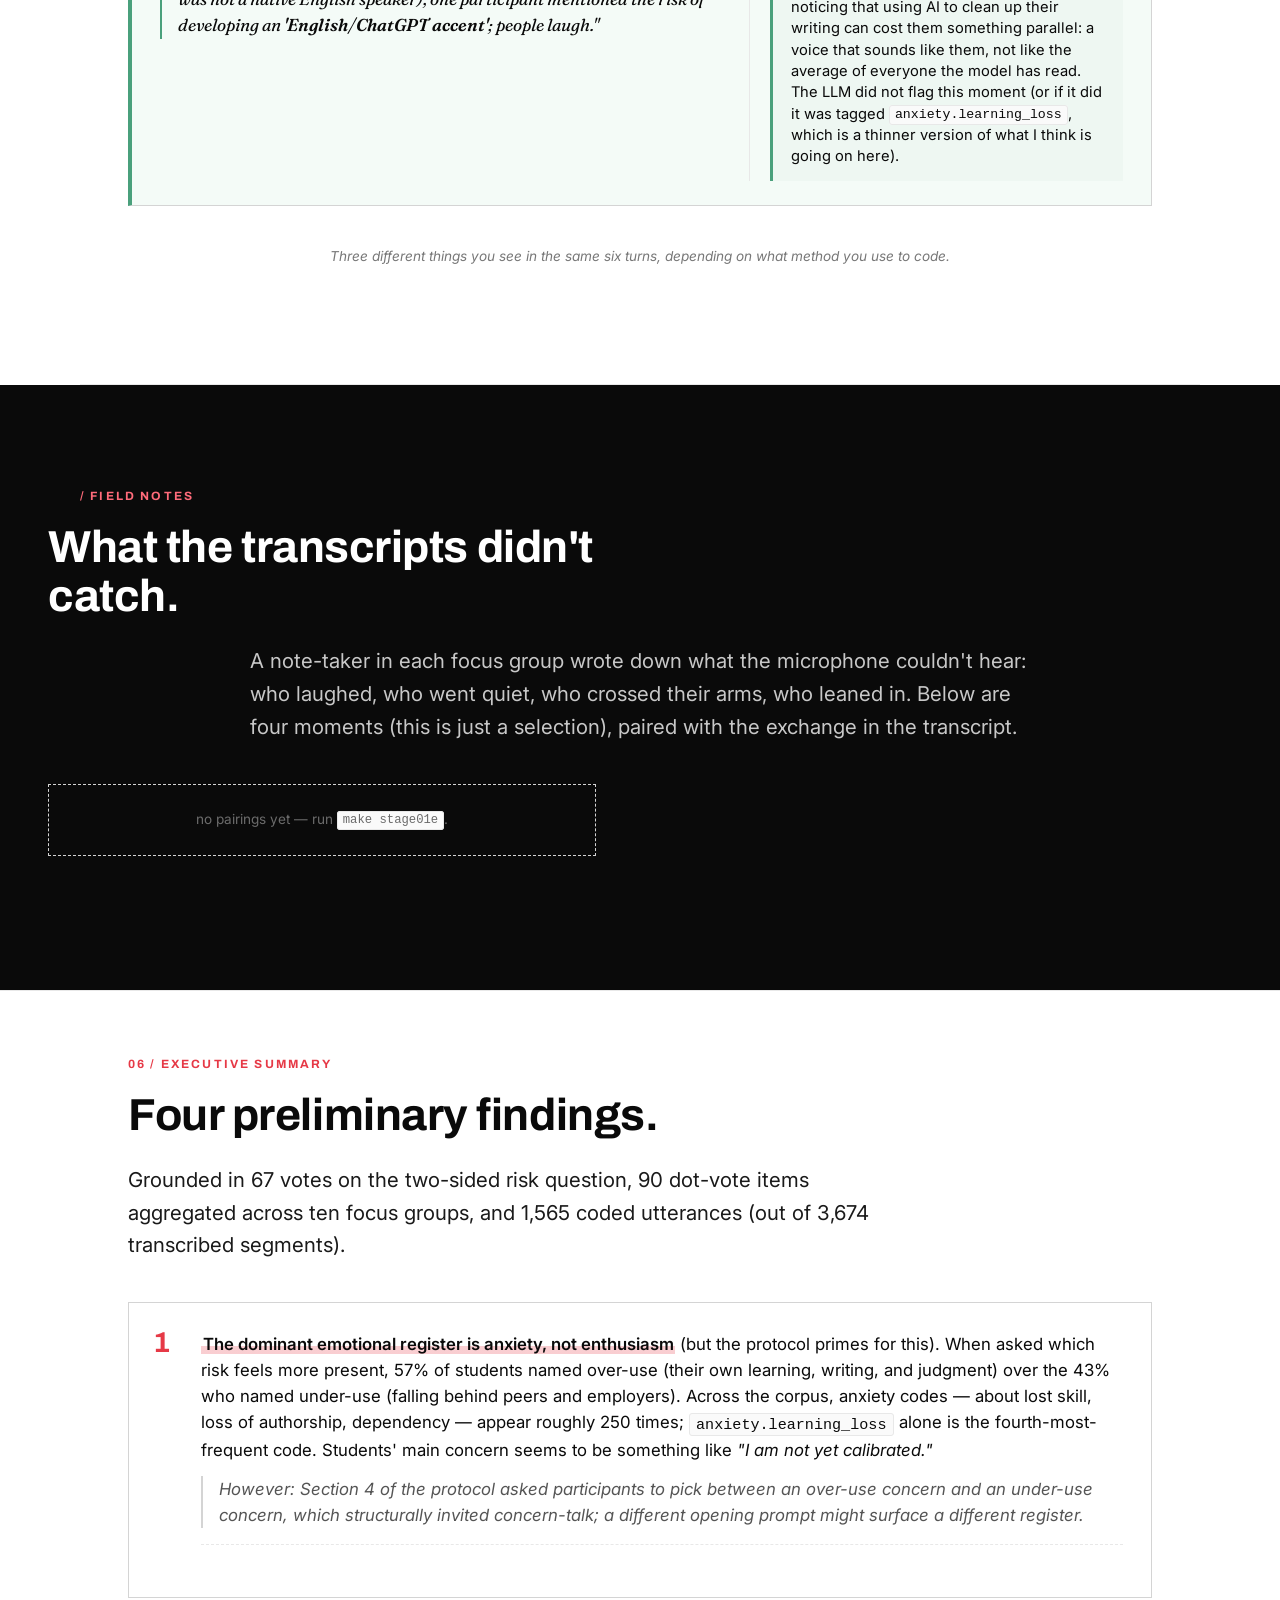
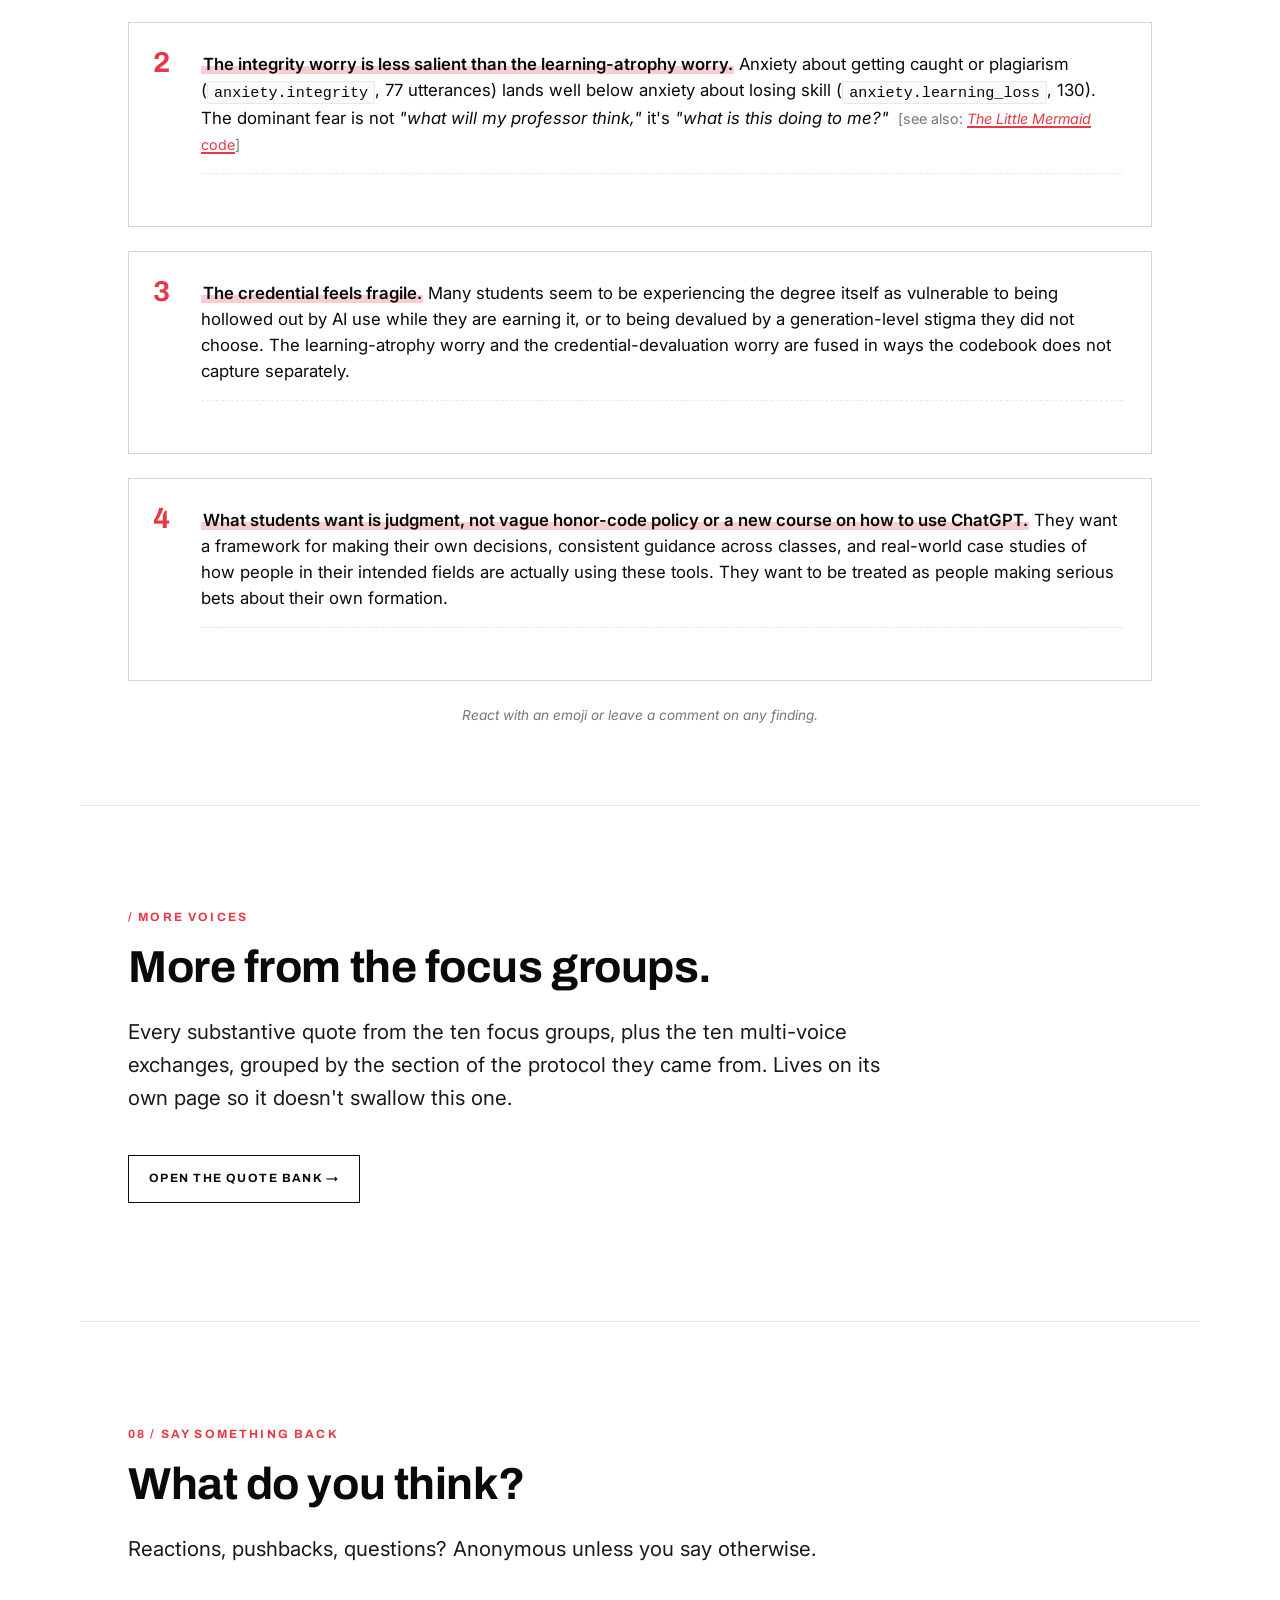
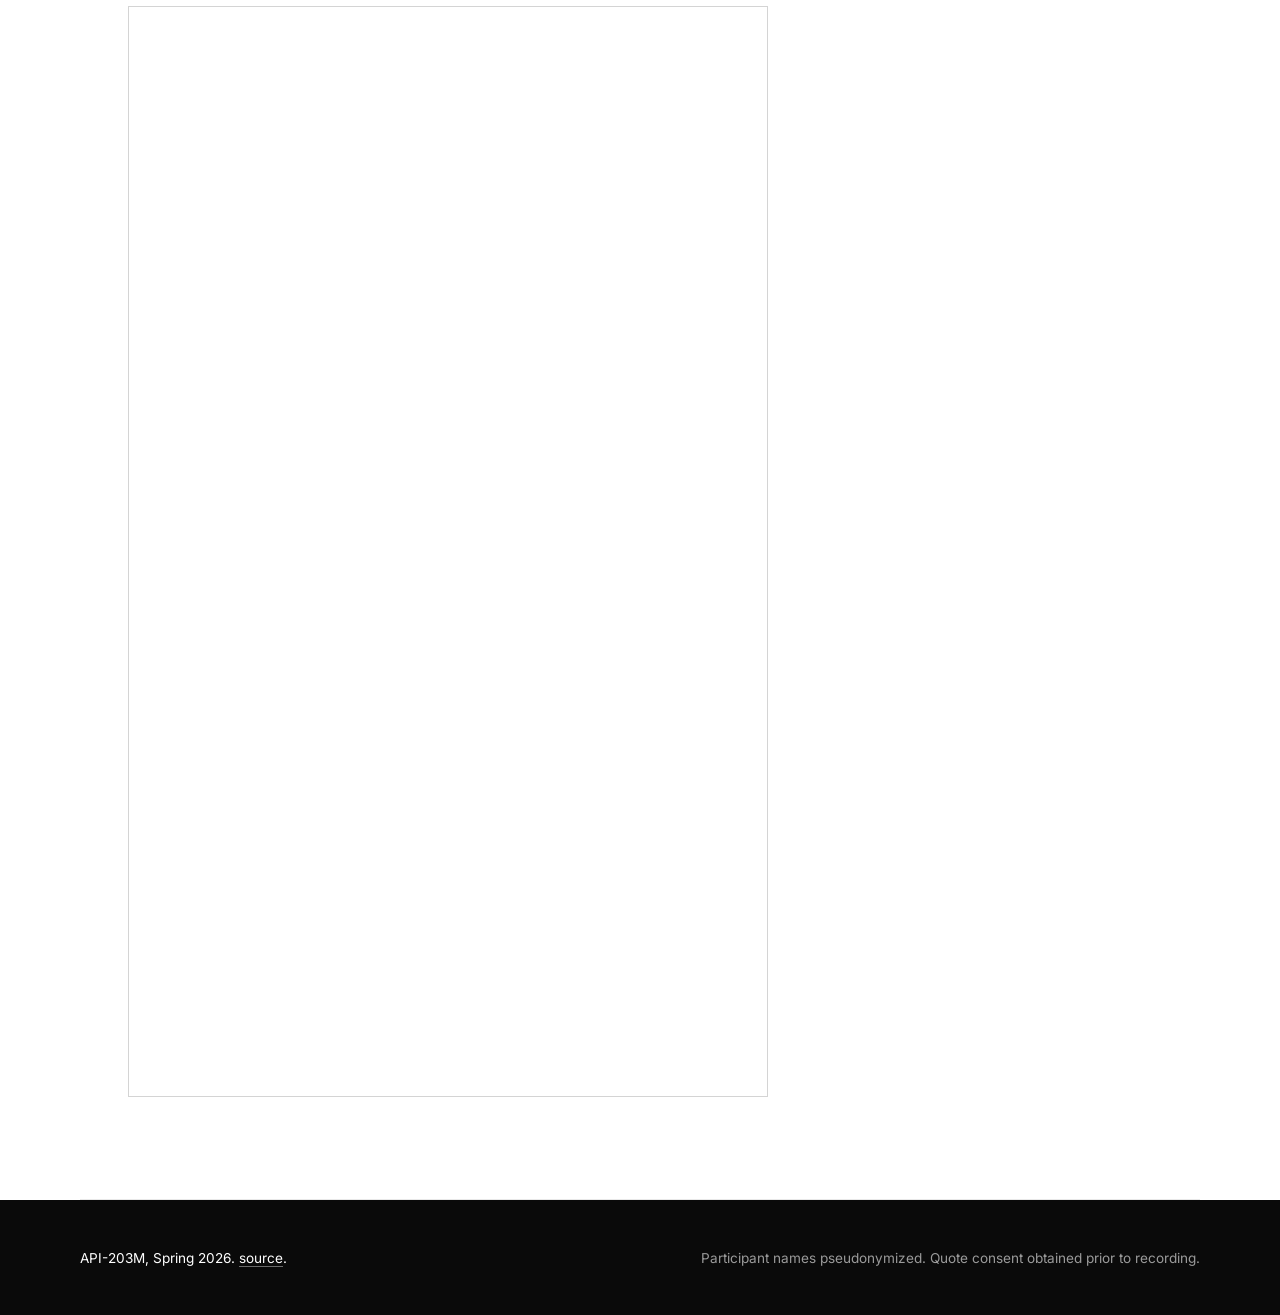
==== commit 723c137a: "restore brand link to scroll to top" ====
--- a/index.html
+++ b/index.html
@@ -11,15 +11,15 @@
   <link rel="preconnect" href="https://fonts.gstatic.com" crossorigin>
   <link href="https://fonts.googleapis.com/css2?family=Archivo:wght@500;700;900&family=Inter:wght@300;400;500;600&family=Fraunces:opsz,wght@9..144,400;9..144,500&display=swap" rel="stylesheet">
 
-  <link rel="stylesheet" href="styles.css?v=20260416170917">
+  <link rel="stylesheet" href="styles.css?v=20260417181333">
 </head>
 <body>
 
 <header class="site-header">
-  <div class="brand">
+  <a href="#" class="brand" style="text-decoration: none; color: inherit;">
     <span class="brand-course">API-203M</span>
     <span class="brand-term">SPRING 2026</span>
-  </div>
+  </a>
   <nav class="site-nav">
     <a href="#exec-summary" class="nav-cta">→ exec summary</a>
     <a href="#memo">letter</a>
@@ -549,6 +549,6 @@
   </form>
 </dialog>
 
-<script type="module" src="app.js?v=20260416170917"></script>
+<script type="module" src="app.js?v=20260417181333"></script>
 </body>
 </html>
